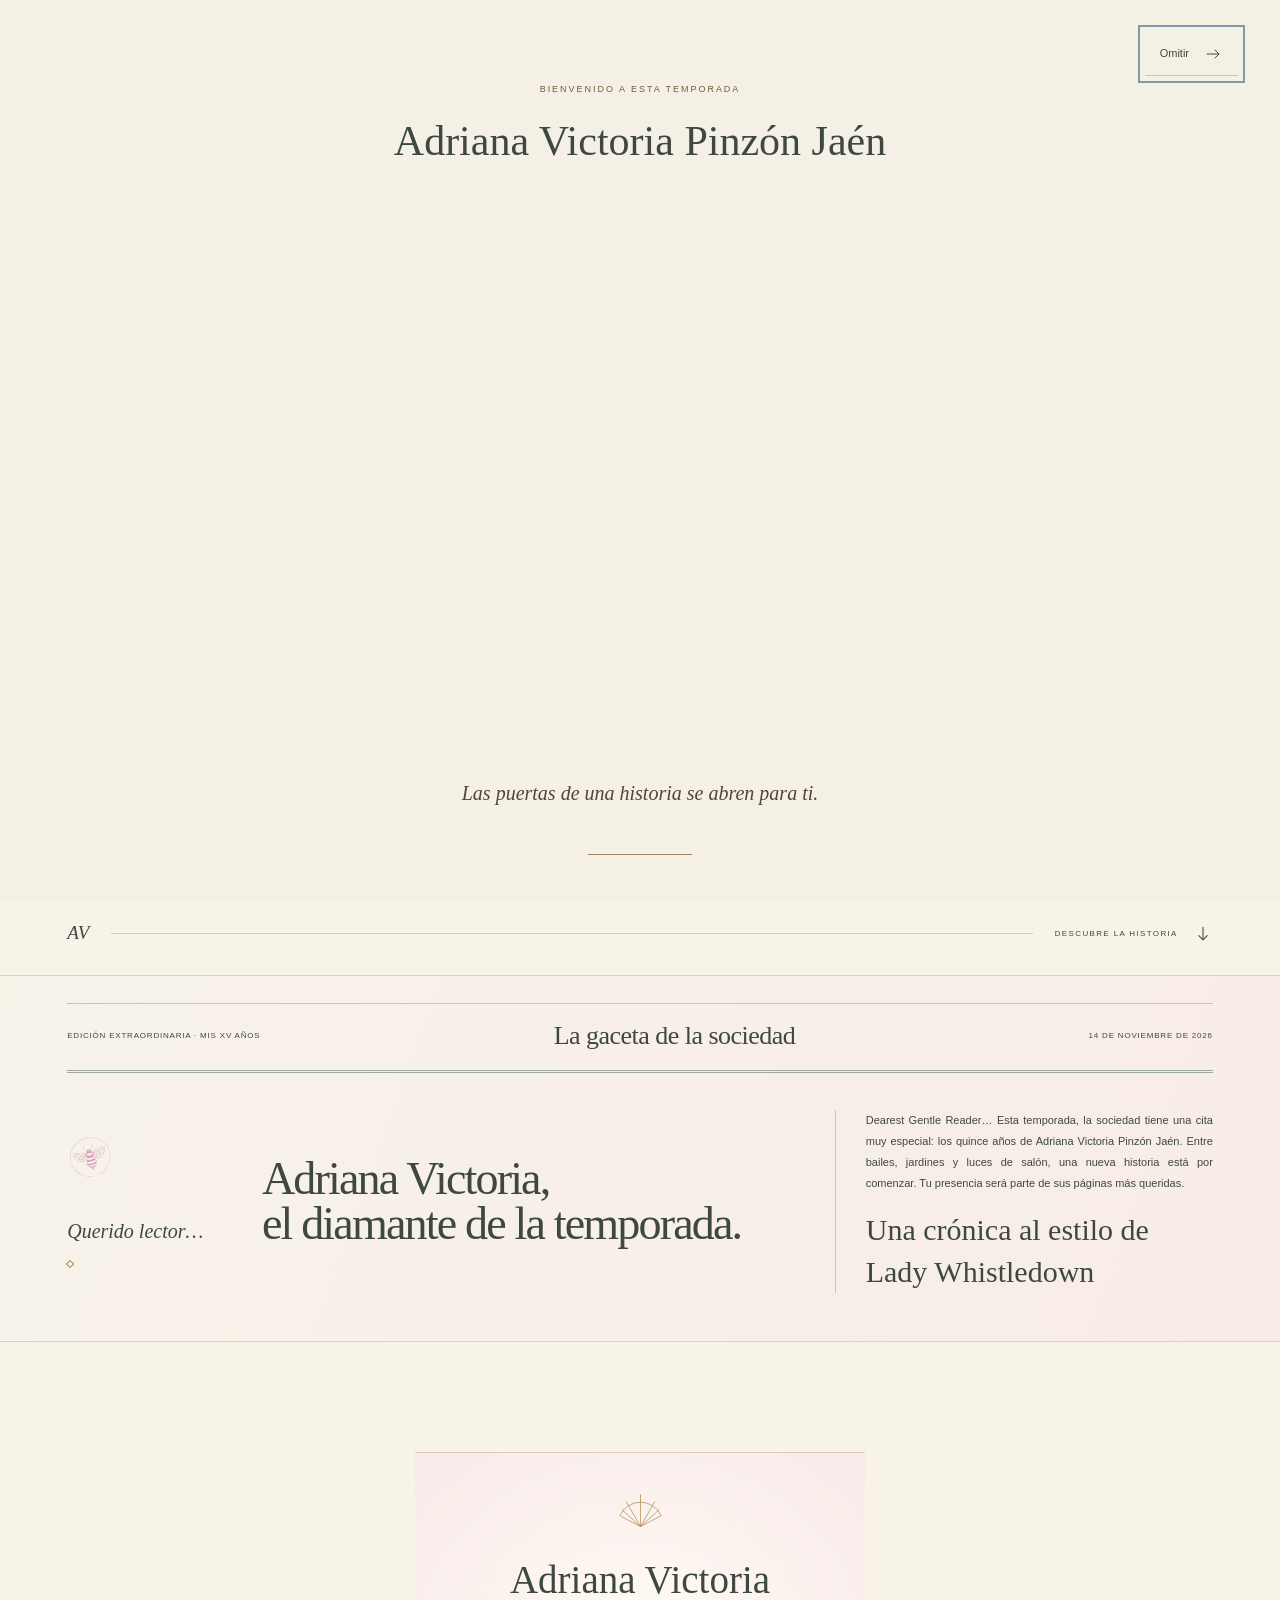
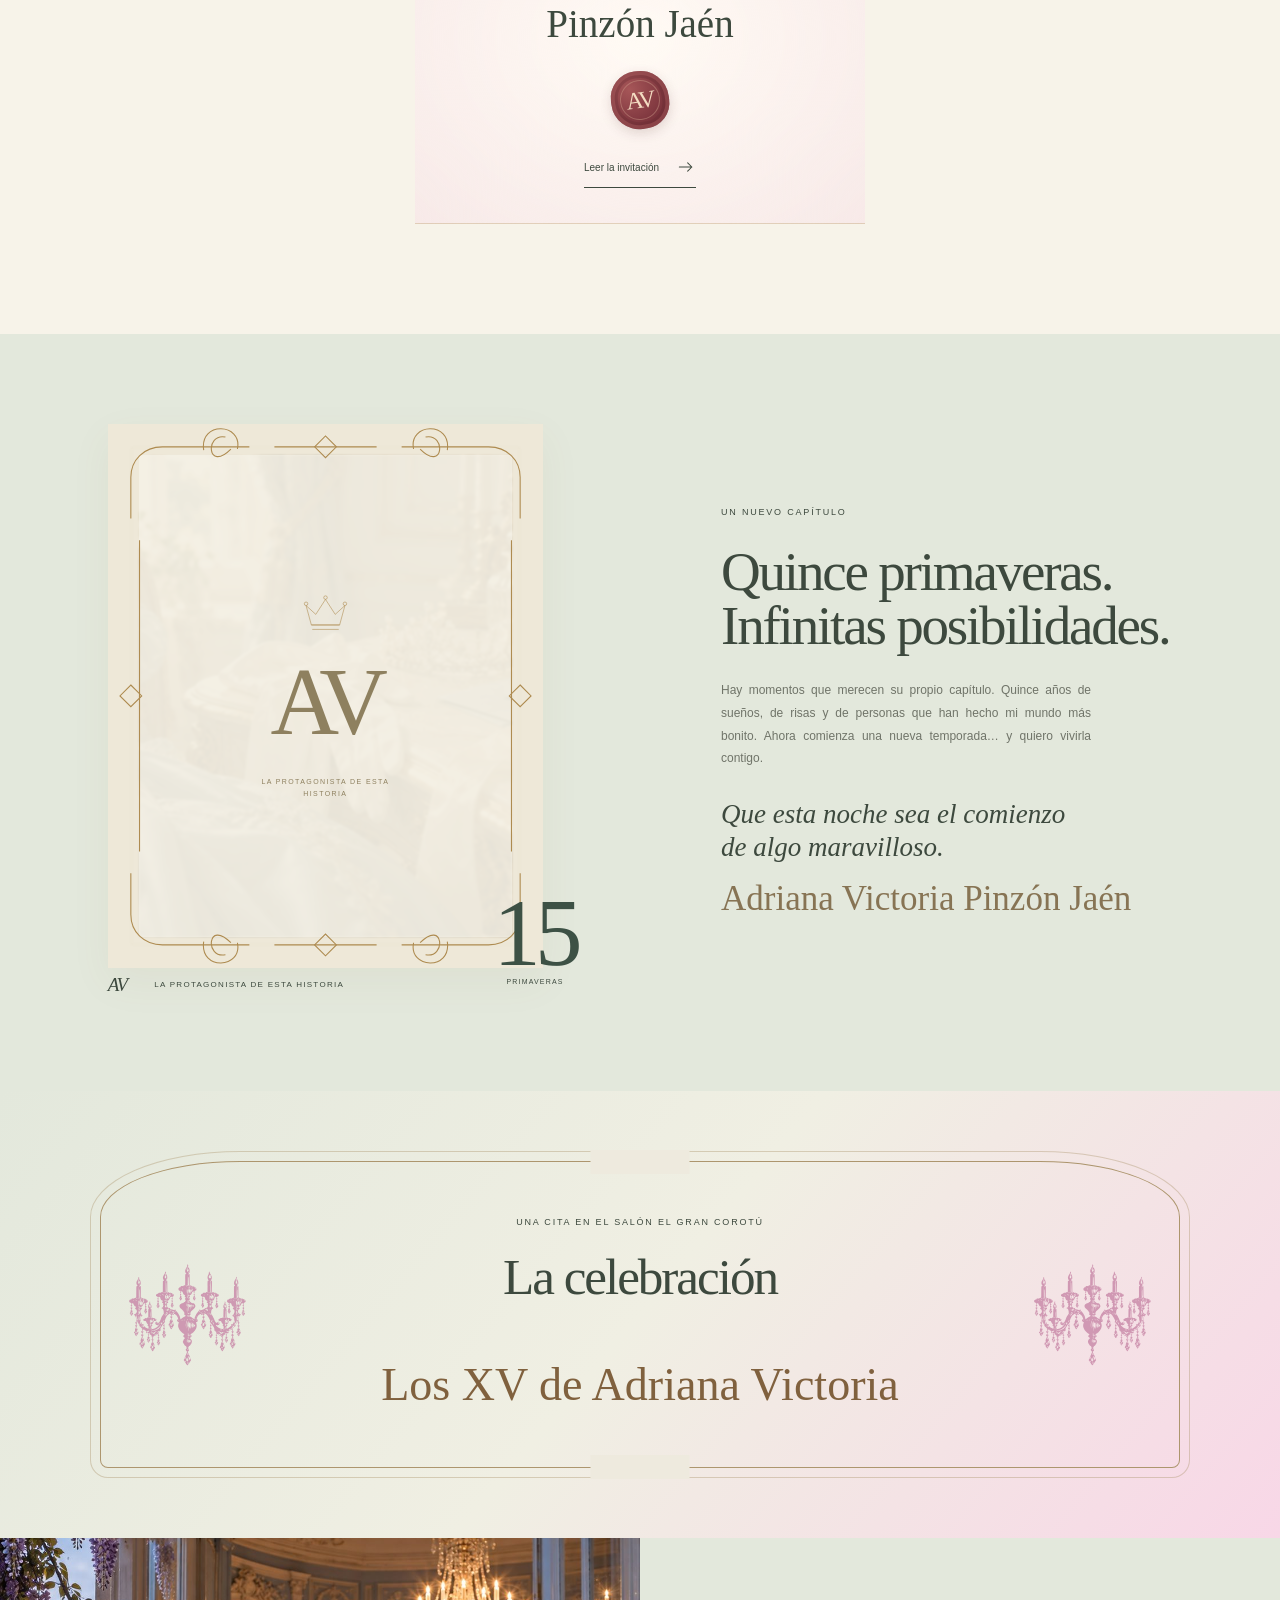
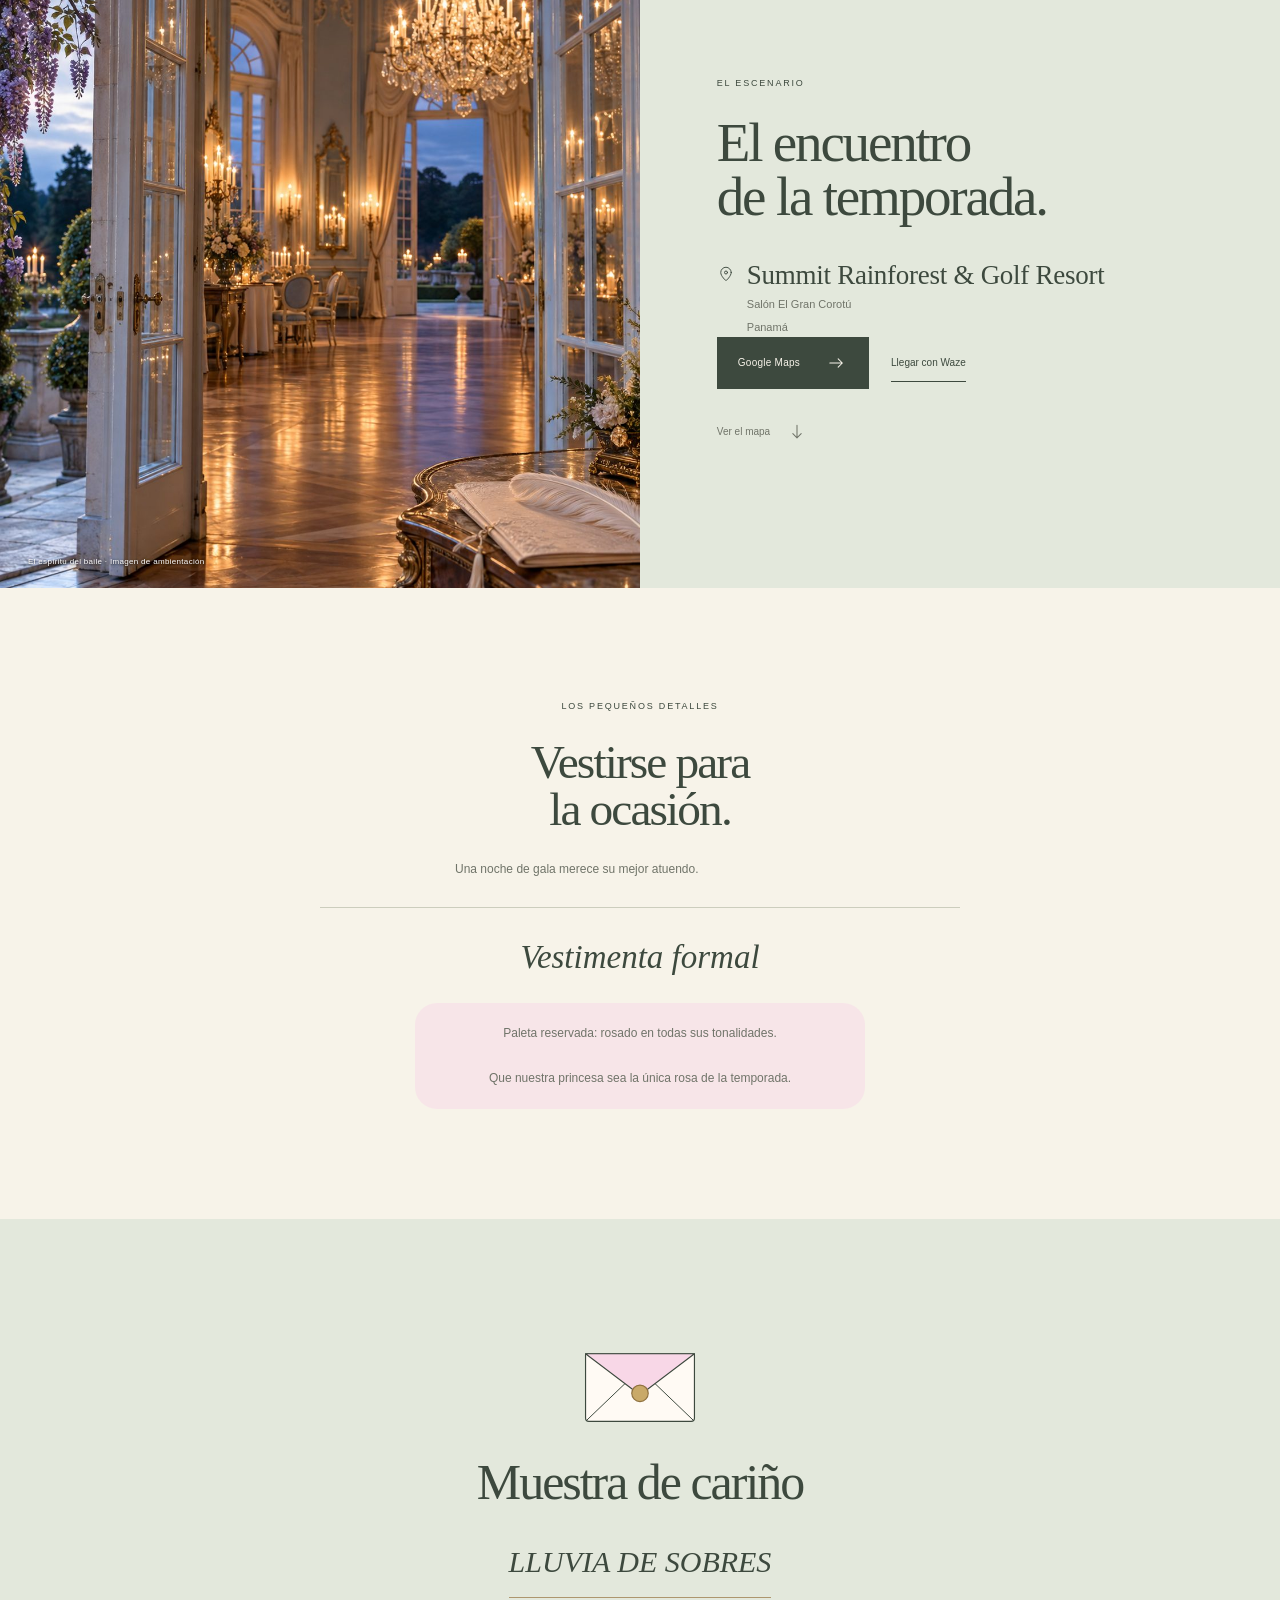
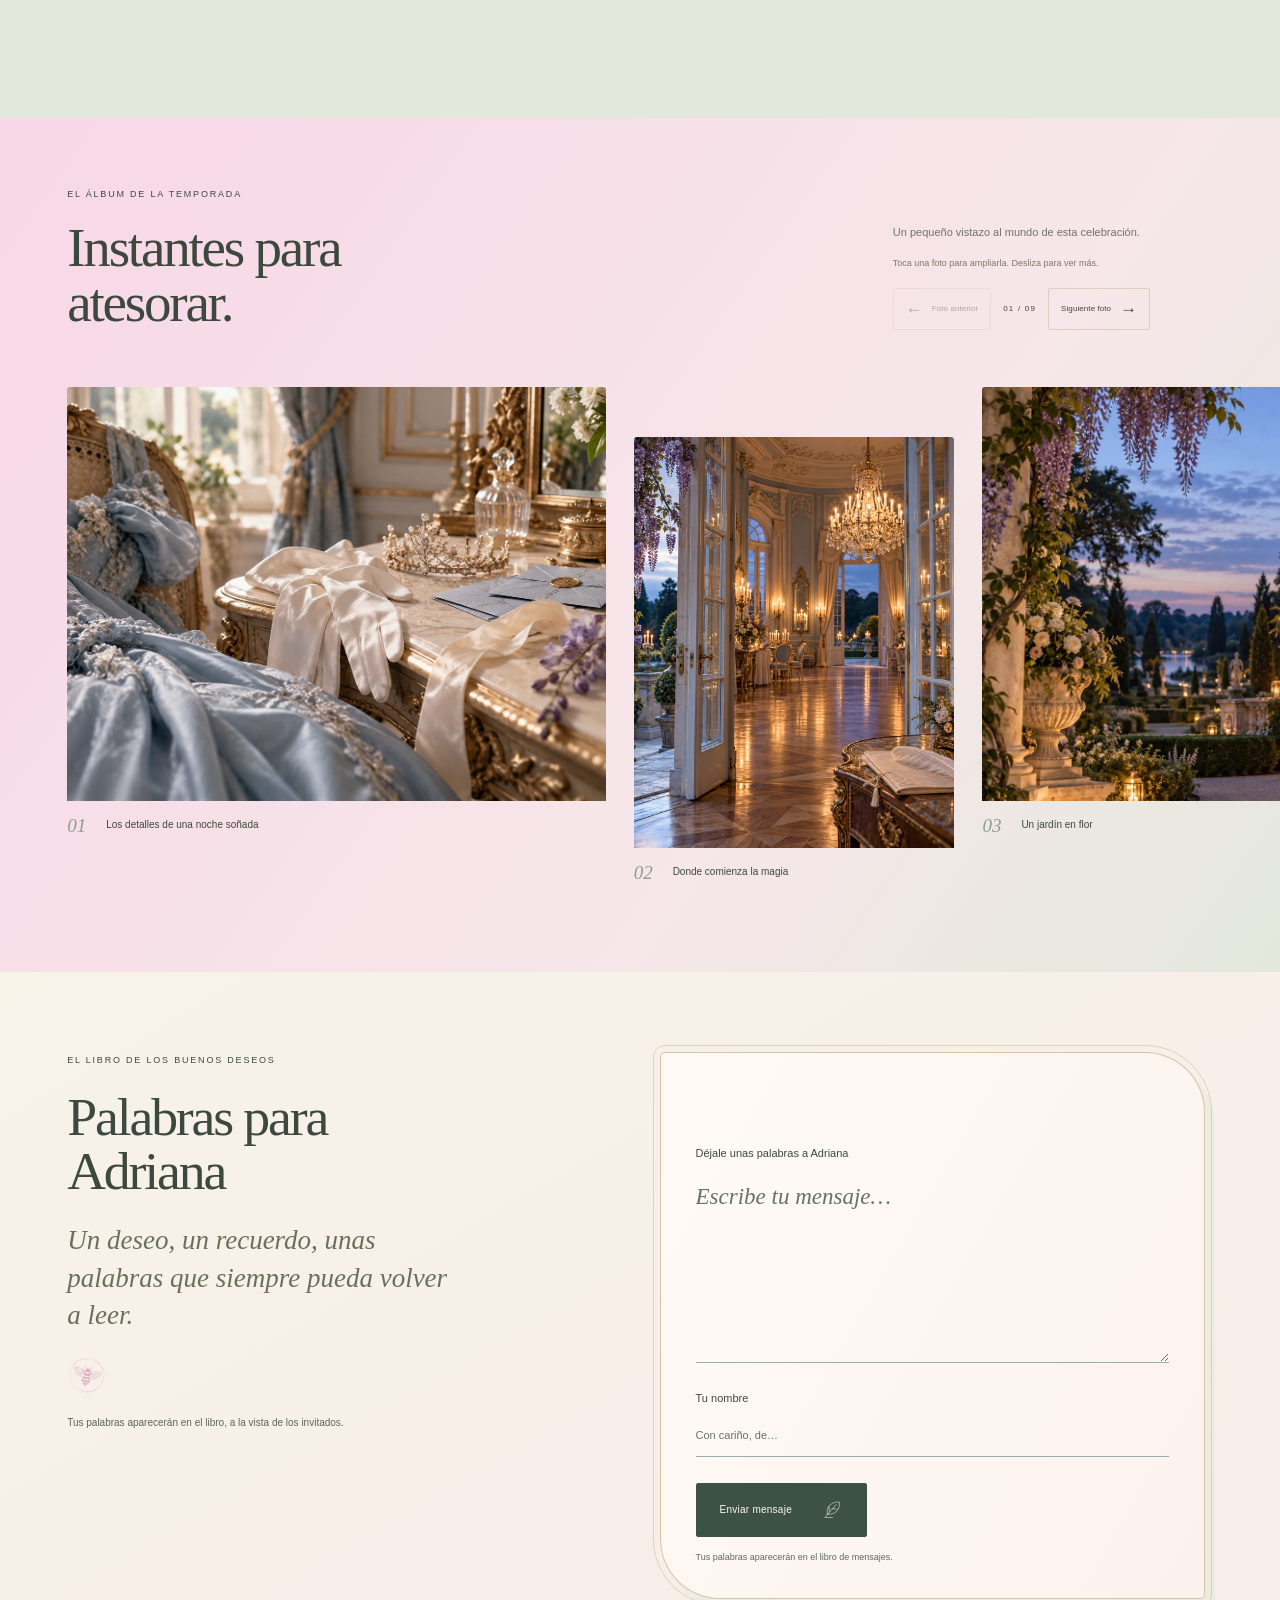
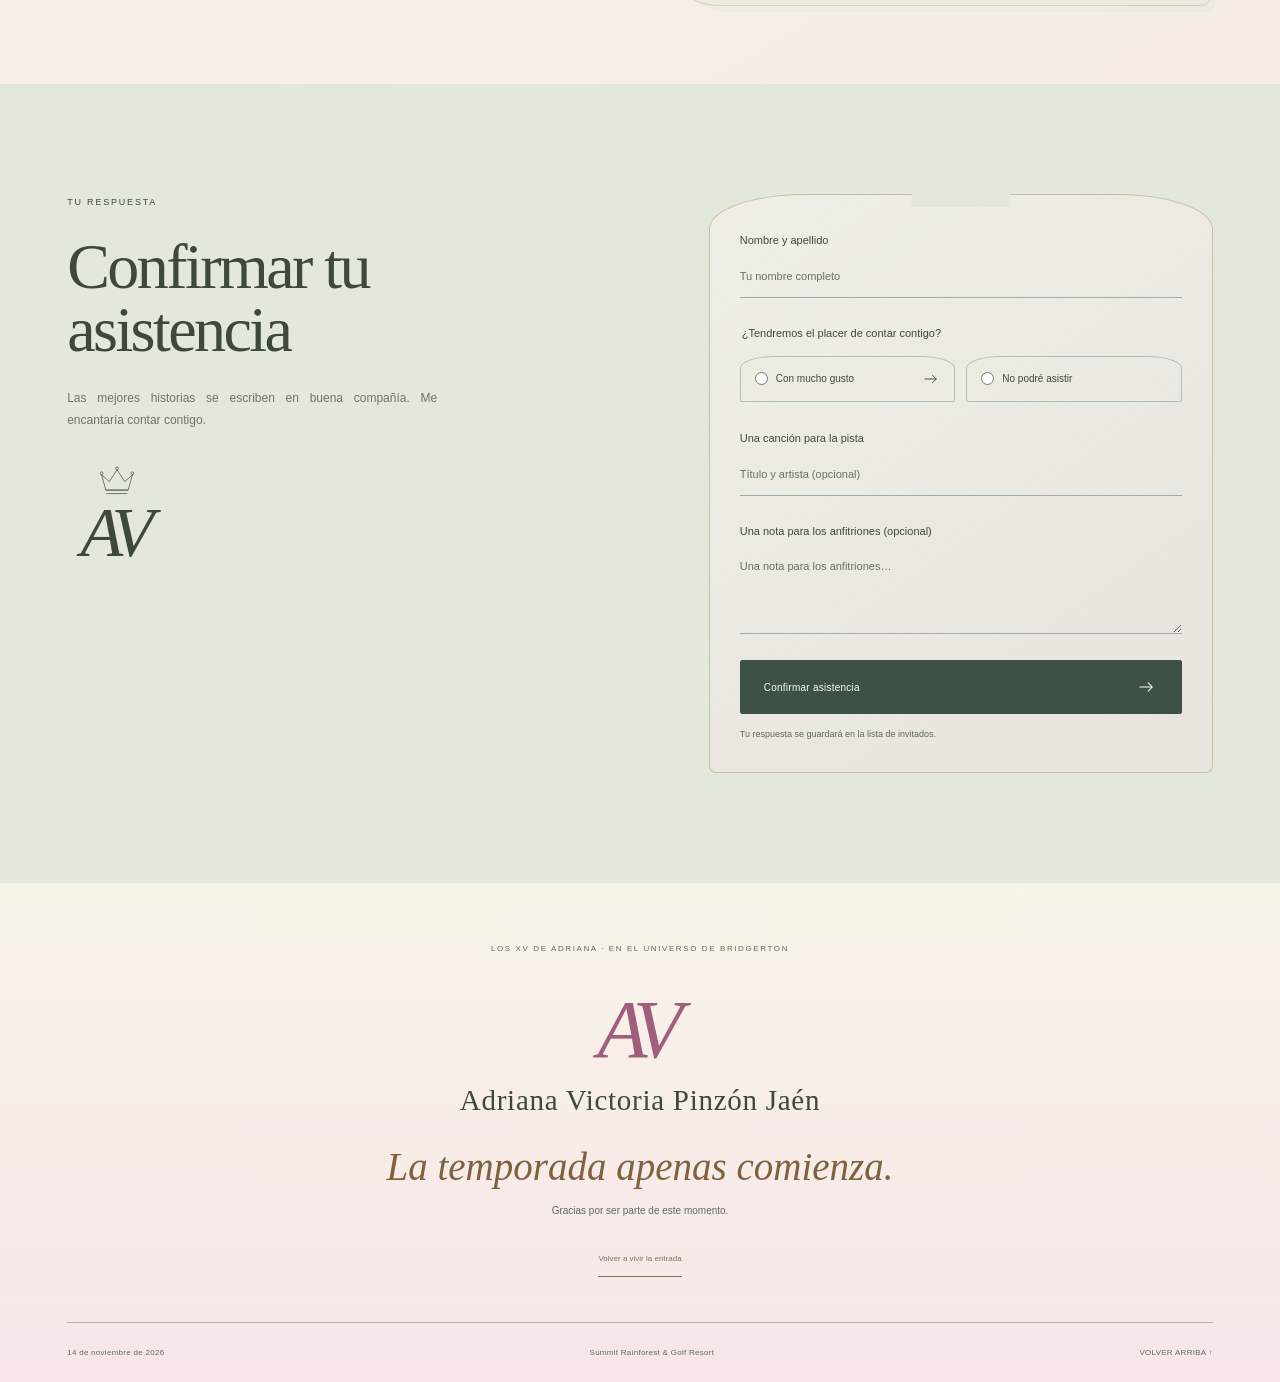
==== index.html @ 8a5f447b "ahora si" ====
<!doctype html>
<html lang="es">
<head>
  <meta charset="utf-8">
  <meta name="viewport" content="width=device-width, initial-scale=1, viewport-fit=cover">
  <meta name="theme-color" content="#f6f3eb">
  <meta name="description" content="La Gran Noche de Adriana Victoria Pinzón Jaén. Una celebración de quince años en el universo de Bridgerton.">
  <meta property="og:title" content="La Gran Noche · Adriana Victoria Pinzón Jaén">
  <meta property="og:description" content="Una nueva temporada. Una noche irrepetible. Estás cordialmente invitado.">
  <meta property="og:type" content="website">
  <!-- Imagen que aparece al compartir el enlace (WhatsApp, etc.): necesita la dirección completa -->
  <meta property="og:url" content="https://adrianavictoria.vercel.app/">
  <meta property="og:image" content="https://adrianavictoria.vercel.app/assets/portada-compartir.jpg">
  <meta property="og:image:width" content="1200">
  <meta property="og:image:height" content="630">
  <meta name="twitter:card" content="summary_large_image">
  <title>La Gran Noche · Adriana Victoria Pinzón Jaén</title>
  <link rel="icon" href="assets/favicon.svg" type="image/svg+xml">
  <link rel="preload" href="assets/fonts/cormorant.woff2" as="font" type="font/woff2" crossorigin>
  <link rel="preload" href="assets/palacio.jpg" as="image">
  <!-- Estilos, en este orden: base, entrada y animaciones, tema de Adriana -->
  <link rel="stylesheet" href="estilos.css">
  <link rel="stylesheet" href="experiencia.css">
  <link rel="stylesheet" href="adriana.css">
</head>
<body>
  <a class="skip-link" href="#invitacion">Ir a la invitación</a>
  <div class="reading-progress" aria-hidden="true"><i id="readingProgress"></i></div>

  <!-- Iconos y flores del jardín: se dibujan una vez aquí y se reutilizan con <use> -->
  <svg class="symbol-library" aria-hidden="true" xmlns="http://www.w3.org/2000/svg">
    <symbol id="i-arrow" viewBox="0 0 24 24"><path d="M4 12h15m-5-5 5 5-5 5"/></symbol>
    <symbol id="i-down" viewBox="0 0 24 24"><path d="M12 4v15m-5-5 5 5 5-5"/></symbol>
    <symbol id="i-diamond" viewBox="0 0 30 24"><path d="m3 8 6-6h12l6 6-12 14L3 8Zm0 0h24M9 2l6 20L21 2M9 2l-2 6m14-6 2 6"/></symbol>
    <symbol id="i-petals" viewBox="0 0 60 48"><path d="M28 32C5 37 5 8 27 7c9 9 9 18 1 25Zm4 3C30 17 53 12 54 29c-3 11-13 13-22 6Z"/><path d="M16 16c-1 6 4 13 11 16m18-8c-6 0-10 5-13 11"/></symbol>
    <symbol id="i-crown" viewBox="0 0 60 48"><path d="m8 15 11 10L30 8l11 17 11-10-6 22H14L8 15Zm6 22h32m-31 5h30"/><circle cx="8" cy="13" r="2"/><circle cx="30" cy="6" r="2"/><circle cx="52" cy="13" r="2"/></symbol>
    <symbol id="i-quill" viewBox="0 0 48 48"><path d="M8 42 36 10M14 34C10 8 34 4 43 5c1 10-2 31-29 29ZM19 27l-1-12m7 6 12 1M10 42h16"/></symbol>
    <symbol id="i-fan" viewBox="0 0 60 48"><path d="M7 31a25 25 0 0 1 46 0L30 43 7 31Zm23 12V7m0 36L14 15m16 28 16-28m-16 28L9 24m21 19 21-19"/></symbol>
    <symbol id="garden-rose" viewBox="0 0 60 60"><path d="M30 7c9-9 21 2 17 11 13 0 15 18 5 24 2 12-15 17-22 10-8 9-25 2-22-10-12-5-8-23 5-24C9 8 22 0 30 7Z"/><path d="M30 17c14-5 23 11 15 22-8 12-27 6-27-6 0-13 14-17 20-7 6 10-11 16-13 5 0-4 5-6 8-3M14 19c-3 7 0 13 4 16m29-16c0 7-2 12-7 17m-10 15c0-5-5-7-11-7"/></symbol>
    <symbol id="garden-peony" viewBox="0 0 60 60"><path d="M30 10C17-1 9 9 14 21-1 13-4 29 10 35-2 47 13 58 22 47c0 17 17 17 17 0 13 13 27-2 15-12 16-6 10-21-4-16 4-13-9-19-20-9Z"/><path d="M20 18c-9 16 2 24 10 27 12-6 19-20 10-28-9 0-16 4-15 14 0 8 12 8 13 0-1-6-7-6-10-1M11 35l11 5m25-6-9 9"/></symbol>
    <symbol id="garden-sprig" viewBox="0 0 180 680"><path class="garden-stem" d="M10 674C85 523-32 415 75 280c49-61 19-165 65-269M38 549l69-42M34 474l-9-71M47 391l73-38M85 287l-12-61M106 185l43-31M108 98l-32-49"/><g class="garden-leaves"><path d="M34 472C-10 455-6 405 22 403c13 17 18 45 12 69ZM47 393c24-51 61-66 75-42-6 29-43 39-75 42ZM86 288c-37-22-39-66-11-65 13 21 11 39 11 65ZM108 185c0-45 24-58 43-29-6 21-21 28-43 29ZM39 550c4-39 41-63 69-45-14 27-33 37-69 45ZM105 99C66 87 56 59 76 46c20 11 28 29 29 53Z"/></g><use class="garden-blossom rose" href="#garden-rose" x="81" y="480" width="58" height="58"/><use class="garden-blossom peony" href="#garden-peony" x="90" y="320" width="62" height="62"/><use class="garden-blossom rose small" href="#garden-rose" x="112" y="-2" width="45" height="45"/></symbol>
    <symbol id="i-pin" viewBox="0 0 24 24"><path d="M19 10c0 5-7 11-7 11S5 15 5 10a7 7 0 1 1 14 0Z"/><circle cx="12" cy="10" r="2"/></symbol>
    <symbol id="i-music" viewBox="0 0 24 24"><path d="M9 18V6l11-3v12M9 8l11-3"/><ellipse cx="6" cy="18" rx="3" ry="2.5"/><ellipse cx="17" cy="15" rx="3" ry="2.5"/></symbol>
    <symbol id="i-pause" viewBox="0 0 24 24"><path d="M8 5v14M16 5v14"/></symbol>
    <symbol id="i-close" viewBox="0 0 24 24"><path d="m5 5 14 14M19 5 5 19"/></symbol>
    <symbol id="i-whatsapp" viewBox="0 0 24 24"><path d="M21 11.5a9 9 0 0 1-13.5 7.8L3 21l1.5-4.7A9 9 0 1 1 21 11.5Z"/><path d="M8 7c-2 4 5 10 8 8l-2-3-2 1-2-2 1-2-3-2Z"/></symbol>
  </svg>

  <!-- ===== Encabezado: monograma, emblema y menú ===== -->
  <nav class="navigation" aria-label="Navegación principal">
    <a class="brand" href="#inicio" aria-label="Inicio"><span class="brand-mark" data-monogram>AV</span><span class="brand-copy"><small data-text="marca"></small><b data-value="nombreCelebracion">Adriana Victoria Pinzón Jaén</b></span></a>
    <a class="nav-bridgerton" href="#inicio" aria-label="Volver al inicio"><img src="assets/decoracion/logo-bridgerton.svg" alt="Bridgerton" width="420" height="264"></a>
    <div class="nav-links" id="navLinks"><a href="#invitacion" data-text="navInvitacion"></a><a href="#celebracion" data-text="navCelebracion"></a><a href="#detalles" data-text="navDetalles"></a><a href="#confirmar" data-text="navRsvp"></a></div>
    <button class="menu-toggle" id="menuToggle" aria-label="Abrir menú" aria-expanded="false" aria-controls="navLinks"><i></i><i></i></button>
  </nav>

  <main>
    <!-- ===== Jardín decorativo de los bordes (acompaña toda la página) ===== -->
    <div class="garden-world" id="gardenWorld" aria-hidden="true">
      <div class="garden-column garden-column-left"></div>
      <div class="garden-column garden-column-right"></div>
      <svg class="garden-branch branch-left" viewBox="0 0 180 680"><use href="#garden-sprig"/></svg>
      <svg class="garden-branch branch-right" viewBox="0 0 180 680"><use href="#garden-sprig"/></svg>
      <div class="garden-petals"><i></i><i></i></div>
      <svg class="garden-butterfly" viewBox="0 0 60 48"><path d="M30 29C5-4-1 43 27 35m3-6C55-4 61 43 33 35m-6 0c-19-10-17 18 2 4m4-4c19-10 17 18-2 4M30 27v14m-1-15-3-6m5 6 3-6"/></svg>
    </div>

    <!-- ===== Entrada animada: la casa, el sobre y la carta de Lady Whistledown ===== -->
    <dialog class="arrival" id="arrivalDialog" aria-label="La entrada a la casa" aria-describedby="arrivalStatus">
      <button type="button" class="arrival-skip" id="skipArrival"><span data-text="entradaOmitir">Omitir</span><svg class="icon" aria-hidden="true"><use href="#i-arrow"/></svg></button>
      <div class="arrival-house" aria-hidden="true"><picture><img src="assets/palacio.jpg" alt="" width="1672" height="941" decoding="async" fetchpriority="high"></picture></div>
      <div class="arrival-heading"><p class="eyebrow" data-text="entradaEtiqueta"></p><p data-value="nombreCompleto">Adriana Victoria Pinzón Jaén</p></div>
      <div class="arrival-stage">
        <div class="arrival-envelope" aria-hidden="true">
          <div class="arrival-paper"><svg class="arrival-paper-crown" viewBox="0 0 60 48"><use href="#i-crown"/></svg><p class="arrival-script" data-text="entradaCarta">Dearest Gentle Reader...</p><div class="arrival-ink"><svg viewBox="0 0 48 48"><use href="#i-quill"/></svg></div><span class="arrival-paper-rule"></span><p class="arrival-signature" data-text="entradaFirma">Lady Whistledown</p></div>
          <div class="arrival-envelope-back"></div>
          <div class="arrival-envelope-flap"></div>
          <div class="arrival-envelope-front"></div>
          <div class="arrival-wax"><span data-monogram>AV</span></div>
        </div>
      </div>
      <p class="arrival-caption" id="arrivalStatus" role="status" data-text="entradaPalacio"></p>
      <div class="arrival-progress" aria-hidden="true"><i></i></div>
    </dialog>

    <!-- ===== Portada: título, nombre, fecha, lugar y carrusel de fotos ===== -->
    <section class="hero" id="inicio" aria-labelledby="heroTitle">
      <div class="hero-topline"><span data-text="temporada"></span><span class="theme-tag" data-text="tema"></span></div>
      <div class="hero-composition">
        <div class="hero-copy">
          <p class="eyebrow hero-eyebrow"><img class="bee-detail hero-bee" src="assets/decoracion/abeja.svg" alt="" width="240" height="218"><span data-text="heroEtiqueta"></span></p>
          <h1 id="heroTitle" class="ink-write" tabindex="-1"><span data-text="heroLinea1">La Gran</span><em data-text="heroLinea2">Noche</em></h1>
          <div class="hero-ink-trace" aria-hidden="true"><svg viewBox="0 0 360 24"><path d="M2 13C50 11 66 8 110 14S187 16 220 11s78 0 136-4"/></svg><svg class="writing-quill" viewBox="0 0 48 48"><use href="#i-quill"/></svg></div>
          <p class="hero-subtitle" data-text="heroSubtitulo"></p>
          <p class="hero-name" data-value="nombreCelebracion">Adriana Victoria Pinzón Jaén</p>
          <p class="hero-family">Pinzón Jaén</p>
          <p class="hero-intro" data-text="heroFrase"></p>
          <div class="hero-meta"><div><span class="meta-label" data-text="cuando"></span><p data-value="fechaTexto"></p><small data-value="horaTexto"></small></div><div><span class="meta-label" data-text="donde"></span><p data-value="lugar.nombre"></p><small data-value="lugar.salon"></small></div></div>
          <a class="button button-ink" href="#invitacion"><span data-text="heroBoton"></span><svg class="icon"><use href="#i-arrow"/></svg></a>
          <p class="personal-greeting" id="personalGreeting" hidden></p>
        </div>
        <!-- Carrusel: app.js añade aquí las demás fotos y los puntos -->
        <figure class="hero-figure" id="heroCarousel" role="region" aria-roledescription="carrusel" aria-label="Fotografías de portada">
          <div class="hero-carousel" id="heroSlides" aria-live="off"><div class="hero-slide is-active"><img id="heroImage" src="assets/salon-regency.jpg" alt="Salón Regency iluminado por velas" fetchpriority="high" width="1122" height="1402"></div></div>
          <span class="photo-index" id="heroPhotoIndex" aria-hidden="true">I.</span>
          <div class="hero-carousel-controls" id="heroCarouselControls" hidden><div class="hero-carousel-dots" id="heroDots" role="group" aria-label="Elegir fotografía de portada"></div><button class="hero-carousel-pause" id="heroCarouselPause" type="button" aria-label="Pausar carrusel" aria-controls="heroSlides"><svg class="icon" aria-hidden="true"><use href="#i-pause"/></svg></button></div>
          <div class="debut-seal"><svg><use href="#i-diamond"/></svg><span data-text="heroSello"></span><i data-value="edad">15</i></div>
          <figcaption><span data-text="heroFotoPie"></span><b>XV</b></figcaption>
        </figure>
        <div class="hero-side" aria-hidden="true" data-text="heroPie"></div>
      </div>
      <div class="hero-bottom"><span data-value="iniciales">AV</span><span class="hero-bottom-line"></span><a href="#gaceta" aria-label="Descubrir la historia"><span data-text="descubrir"></span><svg class="icon"><use href="#i-down"/></svg></a></div>
    </section>

    <!-- ===== Gaceta: la crónica al estilo de Lady Whistledown ===== -->
    <section class="gazette paper" id="gaceta" aria-labelledby="gazetteTitle">
      <div class="gazette-masthead"><span data-text="gacetaEdicion"></span><b data-text="gacetaMarca"></b><span data-value="fechaTexto"></span></div>
      <div class="gazette-body reveal">
        <div class="gazette-side"><img class="bee-detail gazette-bee" src="assets/decoracion/abeja.svg" alt="" loading="lazy" width="240" height="218"><p data-text="gacetaSaludo"></p><span class="tiny-diamond"></span></div>
        <h2 id="gazetteTitle" data-text="gacetaTitulo"></h2>
        <div class="gazette-column"><p data-value="gaceta"></p><span class="handwritten" data-text="gacetaFirma"></span></div>
      </div>
    </section>

    <!-- ===== Invitación: el sello que abre la carta ===== -->
    <section class="invitation section-pad" id="invitacion" aria-label="La invitación">
      <div class="invitation-keepsake reveal" id="envelope"><svg class="keepsake-fan" aria-hidden="true"><use href="#i-fan"/></svg><p class="keepsake-name" data-value="nombreCompleto"></p><button class="keepsake-seal" id="openLetter" aria-label="Leer la invitación" aria-haspopup="dialog"><span data-monogram>AV</span></button><button class="text-link" id="openLetterText"><span data-text="cartaAbrir"></span><svg class="icon" aria-hidden="true"><use href="#i-arrow"/></svg></button></div>
    </section>

    <!-- ===== Historia: retrato de Adriana y su mensaje ===== -->
    <section class="story section-pad" id="historia" aria-labelledby="storyTitle">
      <figure class="story-photo portrait-figure reveal">
        <div class="portrait-frame" id="portraitFrame">
          <img id="storyImage" src="assets/detalles-del-baile.jpg" alt="Detalles de ambientación de la celebración" loading="lazy" width="1536" height="1024">
          <!-- Se muestra mientras no haya foto de Adriana en configuracion.js -->
          <div class="portrait-placeholder" id="portraitPlaceholder"><svg aria-hidden="true"><use href="#i-crown"/></svg><span data-monogram>AV</span><small data-text="retratoEtiqueta"></small></div>
          <svg class="portrait-ornament" viewBox="0 0 400 500" preserveAspectRatio="none" aria-hidden="true"><path d="M21 87V49c0-16 12-28 29-28h80m-42 3c-4-27 36-25 31-1m-6 0c-22 22-24-15-5-11M270 21h80c17 0 29 12 29 28v38m-67-63c4-27-36-25-31-1m6 0c22 22 24-15 5-11M21 413v38c0 16 12 28 29 28h80m-42-3c-4 27 36 25 31 1m-6 0c-22-22-24 15-5 11M270 479h80c17 0 29-12 29-28v-38m-67 63c4 27-36 25-31 1m6 0c22-22 24 15 5 11M29 107v286m342-286v286M153 21h94m-94 458h94"/><path d="m190 21 10-10 10 10-10 10-10-10Zm0 458 10-10 10 10-10 10-10-10ZM21 240l10 10-10 10-10-10 10-10Zm358 0 10 10-10 10-10-10 10-10Z"/></svg>
        </div>
        <figcaption><span data-value="iniciales"></span><span data-text="retratoEtiqueta"></span></figcaption>
        <div class="story-age" aria-hidden="true"><span data-value="edad">15</span><small data-text="primaveras"></small></div>
      </figure>
      <div class="story-copy reveal">
        <p class="eyebrow" data-text="historiaEtiqueta"></p>
        <h2 id="storyTitle" data-text="historiaTitulo"></h2>
        <p class="section-description" data-value="historia"></p>
        <blockquote data-text="historiaCita"></blockquote>
        <p class="story-signature" data-value="nombreCompleto"></p>
      </div>
    </section>

    <!-- ===== La celebración: marco con la fecha ===== -->
    <section class="celebration section-pad" id="celebracion" aria-labelledby="celebrationTitle">
      <div class="celebration-frame reveal">
        <img class="celebration-candle candle-left" src="assets/decoracion/candelabro.svg" alt="" loading="lazy" width="520" height="433">
        <img class="celebration-candle candle-right" src="assets/decoracion/candelabro.svg" alt="" loading="lazy" width="520" height="433">
        <p class="eyebrow">Una cita en el salón El Gran Corotú</p>
        <h2 id="celebrationTitle">La celebración</h2>
        <span class="ornamental-divider" aria-hidden="true">❦</span>
        <p class="celebration-honoree">Los XV de Adriana Victoria</p>
      </div>
    </section>

    <!-- ===== Lugar: dirección, Google Maps, Waze y mapa ===== -->
    <section class="venue" id="lugar" aria-labelledby="venueTitle">
      <figure class="venue-photo"><img id="venueImage" src="assets/salon-regency.jpg" alt="Escenario de inspiración Bridgerton" loading="lazy" width="1122" height="1402"><figcaption data-value="lugar.notaImagen"></figcaption></figure>
      <div class="venue-copy reveal">
        <p class="eyebrow" data-text="lugarEtiqueta"></p>
        <h2 id="venueTitle" data-text="lugarTitulo"></h2>
        <div class="venue-address"><svg class="icon"><use href="#i-pin"/></svg><div><h3 data-value="lugar.nombre"></h3><p data-value="lugar.salon"></p><p data-value="lugar.direccion"></p></div></div>
        <div class="venue-links"><a class="button button-ink" id="mapsLink" target="_blank" rel="noopener noreferrer"><span data-text="maps"></span><svg class="icon"><use href="#i-arrow"/></svg></a><a class="text-link" id="wazeLink" target="_blank" rel="noopener noreferrer" data-text="waze"></a></div>
        <button class="map-toggle text-link" id="mapToggle" aria-expanded="false" aria-controls="mapContainer"><span data-text="mapa"></span><svg class="icon"><use href="#i-down"/></svg></button>
        <div id="mapContainer" hidden></div>
      </div>
    </section>

    <!-- ===== Vestimenta: código de vestir y paleta reservada ===== -->
    <section class="details section-pad" id="detalles" aria-labelledby="detailsTitle">
      <div class="dress-copy reveal">
        <p class="eyebrow" data-text="detallesEtiqueta"></p>
        <h2 id="detailsTitle" data-text="vestimentaTitulo"></h2>
        <p class="section-description" data-text="vestimentaIntro"></p>
        <p class="dress-code" data-value="vestimenta.titulo"></p>
        <p class="dress-note" id="dressNote" hidden></p>
      </div>
    </section>

    <!-- ===== Regalos: lluvia de sobres ===== -->
    <section class="gifts section-pad" id="regalos" aria-labelledby="giftsTitle">
      <div class="gift-copy reveal">
        <svg class="gift-art" viewBox="0 0 160 124" aria-hidden="true"><path class="envelope-body" d="M14 30h132v78a4 4 0 0 1-4 4H18a4 4 0 0 1-4-4Z"/><path class="envelope-fold" d="M15 111 62 66m83 45L98 66"/><path class="envelope-flap" d="M14 30 80 80l66-50Z"/><circle class="envelope-seal" cx="80" cy="78" r="10"/></svg>
        <h2 id="giftsTitle" data-text="regalosTitulo"></h2>
        <p class="gift-envelopes" id="giftEnvelopes" data-text="regalosSobres"></p>
        <div id="bankDetails" hidden></div>
        <div id="giftStores"></div>
      </div>
    </section>

    <!-- ===== Álbum de fotos: app.js crea las fotos dentro de galleryTrack ===== -->
    <section class="gallery-section" id="galeria" aria-labelledby="galleryTitle">
      <div class="gallery-header section-pad">
        <div class="reveal"><p class="eyebrow" data-text="galeriaEtiqueta"></p><h2 id="galleryTitle" data-text="galeriaTitulo"></h2></div>
        <div class="gallery-intro">
          <p data-text="galeriaSubtitulo"></p>
          <p class="gallery-help" data-text="galeriaAyuda"></p>
          <div class="gallery-controls" id="galleryControls"><button id="galleryPrev" aria-label="Foto anterior" title="Ver la fotografía anterior"><i aria-hidden="true">←</i><span data-text="galeriaAnterior">Foto anterior</span></button><span id="galleryCounter">01 / 02</span><button id="galleryNext" aria-label="Siguiente foto" title="Ver la siguiente fotografía"><span data-text="galeriaSiguiente">Siguiente foto</span><i aria-hidden="true">→</i></button></div>
        </div>
      </div>
      <div class="gallery-track" id="galleryTrack"></div>
    </section>

    <!-- ===== Libro de mensajes: formulario para escribirle a Adriana ===== -->
    <section class="message-book section-pad" id="palabras" aria-labelledby="messagesTitle">
      <div class="message-book-heading reveal">
        <p class="eyebrow" data-text="muroEtiqueta"></p>
        <h2 id="messagesTitle" data-text="muroTitulo"></h2>
        <p class="message-invitation" data-text="muroVacio"></p>
        <img class="bee-detail message-bee" src="assets/decoracion/abeja.svg" alt="" loading="lazy" width="240" height="218">
        <p class="message-privacy">Tus palabras aparecerán en el libro, a la vista de los invitados.</p>
      </div>
      <div class="private-letter reveal">
        <div class="letter-ornament" aria-hidden="true">❦</div>
        <form id="privateMessageForm" novalidate>
          <div class="field"><label for="messageText">Déjale unas palabras a Adriana</label><textarea id="messageText" name="mensaje" rows="5" maxlength="2000" placeholder="Escribe tu mensaje…" required aria-describedby="messageTextError"></textarea><p class="field-error" id="messageTextError" hidden>Escribe un mensaje de al menos 2 caracteres.</p></div>
          <div class="field"><label for="messageName">Tu nombre</label><input id="messageName" name="nombre" autocomplete="name" maxlength="120" placeholder="Con cariño, de…" required aria-describedby="messageNameError"><p class="field-error" id="messageNameError" hidden>Escribe tu nombre (al menos 2 caracteres).</p></div>
          <button class="button button-ink" type="submit" id="sendMessage"><span>Enviar mensaje</span><svg class="icon" aria-hidden="true"><use href="#i-quill"/></svg></button>
          <p class="form-note" id="messageAvailability"></p>
          <p class="field-error" id="messageSendError" role="alert" hidden></p>
        </form>
        <!-- Aparece cuando el mensaje se guardó -->
        <div class="message-success" id="messageSuccess" role="status" hidden><div class="message-wax" aria-hidden="true">AV</div><h3>Tus palabras ya están en el libro de Adriana.</h3><p>Gracias por escribir una página de su historia.</p></div>
      </div>
    </section>

    <!-- ===== Libro de mensajes: cartas ya escritas (se muestra cuando hay al menos una) ===== -->
    <section class="message-wall section-pad" id="libro" aria-labelledby="wallTitle" hidden>
      <div class="wall-heading"><h2 id="wallTitle" data-text="muroLibro"></h2><p id="wallCount"></p></div>
      <ul class="wall-grid" id="messageWall"></ul>
      <!-- Aparece cuando hay más cartas de las que se están mostrando -->
      <button class="wall-more text-link" type="button" id="wallMore" hidden><span data-text="muroMas"></span><svg class="icon" aria-hidden="true"><use href="#i-down"/></svg></button>
    </section>

    <!-- ===== Confirmación de asistencia: formulario y respuesta guardada ===== -->
    <section class="rsvp section-pad" id="confirmar" aria-labelledby="rsvpTitle">
      <!-- Presentación: título, fecha límite y lugares reservados -->
      <div class="rsvp-intro">
        <p class="eyebrow" data-text="rsvpEtiqueta"></p>
        <h2 id="rsvpTitle" data-value="rsvp.titulo"></h2>
        <p class="section-description" data-value="rsvp.subtitulo"></p>
        <div class="rsvp-monogram"><svg aria-hidden="true"><use href="#i-crown"/></svg><span data-monogram>AV</span></div>
        <p class="rsvp-deadline" id="deadline"></p>
        <div class="reserved-seats" id="reservedSeats" hidden><b id="seatNumber"></b><span data-text="puestos"></span></div>
      </div>

      <div class="rsvp-form-wrap">
        <!-- Formulario de confirmación -->
        <form id="rsvpForm" novalidate>
          <div class="field"><label for="guestName" data-value="rsvp.etiquetaNombre"></label><input id="guestName" name="nombre" autocomplete="name" maxlength="120" required aria-describedby="nameError"><p class="field-error" id="nameError" hidden></p></div>
          <!-- confirmar.js añade aquí un campo por cada acompañante -->
          <div id="companions"></div>
          <fieldset class="attendance">
            <legend data-value="rsvp.etiquetaAsistencia"></legend>
            <div class="attendance-options"><label><input type="radio" name="asiste" value="si" required><span data-value="rsvp.opcionSi"></span><svg class="icon" aria-hidden="true"><use href="#i-arrow"/></svg></label><label><input type="radio" name="asiste" value="no"><span data-value="rsvp.opcionNo"></span></label></div>
            <p class="field-error" id="attendanceError" hidden></p>
          </fieldset>
          <div class="field"><label for="guestSong" data-value="rsvp.etiquetaCancion"></label><input id="guestSong" name="cancion" maxlength="200"></div>
          <div class="field"><label for="guestMessage" data-value="rsvp.etiquetaMensaje"></label><textarea id="guestMessage" name="mensaje" rows="3" maxlength="2000"></textarea></div>
          <button class="button button-ink submit-button" type="submit" id="submitRsvp"><span data-value="rsvp.boton"></span><svg class="icon"><use href="#i-arrow"/></svg></button>
          <p class="form-note" id="formNote">Tu respuesta se preparará para enviar por WhatsApp.</p>
          <p class="field-error" id="submitError" role="alert" hidden></p>
        </form>

        <!-- Respuesta guardada: sello de aceptado y envío por WhatsApp -->
        <div class="response-card" id="responseCard" hidden>
          <p class="eyebrow" id="responseEyebrow"></p>
          <h3 id="responseTitle"></h3>
          <p id="responseGuest"></p>
          <!-- Sello de aceptado, solo para quien confirma que asiste -->
          <div class="acceptance-seal" id="acceptedSeal" hidden><span data-text="selloAceptado">Accepted</span><small data-value="iniciales">AV</small></div>
          <p id="responseStatus"></p>
          <a class="button button-ink" id="whatsappLink" target="_blank" rel="noopener noreferrer"><svg class="icon"><use href="#i-whatsapp"/></svg><span data-text="whatsappBoton"></span></a>
          <p class="form-note" id="whatsappNote" data-text="whatsappNota"></p>
          <button class="text-link" type="button" id="editResponse" data-text="corregir"></button>
        </div>
      </div>
    </section>
  </main>

  <!-- ===== Pie de página: despedida ===== -->
  <footer class="footer" id="final">
    <div class="footer-petals" aria-hidden="true"><i></i><i></i><i></i></div>
    <p class="eyebrow" data-text="footerTema"></p>
    <div class="footer-monogram" data-monogram>AV</div>
    <p class="footer-name" data-value="nombreCompleto"></p>
    <p class="footer-farewell" data-text="despedida"></p>
    <p class="footer-thanks" data-text="gracias"></p>
    <button class="replay-entry text-link" type="button" id="replayArrival" data-text="entradaRepetir"></button>
    <div class="footer-bottom"><span data-value="fechaTexto"></span><span data-value="lugar.nombre"></span><a href="#inicio" aria-label="Volver al inicio" data-text="volverArriba"></a></div>
  </footer>

  <!-- ===== Música de fondo y avisos ===== -->
  <button class="music-toggle" id="musicToggle" aria-label="Escuchar la velada" aria-pressed="false"><svg class="icon"><use href="#i-music"/></svg><span data-text="musica"></span><i></i></button>
  <audio id="eventAudio" src="Audio.mp3" loop preload="auto"></audio>
  <div class="toast" id="toast" role="status" aria-live="polite"></div>

  <!-- ===== Ventana de la carta de invitación ===== -->
  <dialog class="letter-dialog" id="letterDialog" aria-labelledby="letterTitle">
    <button class="dialog-close" id="closeLetter" aria-label="Cerrar la carta"><svg class="icon"><use href="#i-close"/></svg></button>
    <div class="letter-paper">
      <svg class="letter-petals petal-emblem" aria-hidden="true"><use href="#i-petals"/></svg>
      <p class="eyebrow" data-text="cartaSello"></p>
      <p class="letter-lead" data-text="cartaEntrada"></p>
      <h2 id="letterTitle" data-value="nombreCompleto"></h2>
      <div class="letter-text" id="letterText"></div>
    </div>
  </dialog>

  <!-- ===== Ventana de la foto ampliada del álbum ===== -->
  <dialog class="lightbox" id="lightbox" aria-label="Fotografía ampliada">
    <button class="dialog-close" id="closeLightbox" aria-label="Cerrar fotografía"><svg class="icon"><use href="#i-close"/></svg></button>
    <button class="lightbox-prev" id="lightboxPrev" aria-label="Foto anterior">←</button>
    <figure><img id="lightboxImage" alt=""><figcaption id="lightboxCaption"></figcaption></figure>
    <button class="lightbox-next" id="lightboxNext" aria-label="Foto siguiente">→</button>
  </dialog>

  <!-- ===== Scripts, en este orden: configuración, datos, servicios, la invitación y su formulario ===== -->
  <script src="configuracion.js"></script>
  <script src="datos.js"></script>
  <script src="servicios.js"></script>
  <script src="app.js"></script>
  <script src="confirmar.js"></script>
  <script src="experiencia.js"></script>
  <script src="musica.js"></script>
</body>
</html>
---- estilos.css ----
/* ESTILOS BASE
   Estructura y medidas de toda la invitación, sección por sección, en el mismo orden
   en que aparecen en index.html. Se carga primero; experiencia.css y adriana.css
   ajustan encima de lo que hay aquí. */

/* Tipografías */
@font-face{font-family:Cormorant;src:url('assets/fonts/cormorant.woff2') format('woff2');font-weight:300 700;font-style:normal;font-display:swap}
@font-face{font-family:Cormorant;src:url('assets/fonts/cormorant-italic.woff2') format('woff2');font-weight:300 700;font-style:italic;font-display:swap}
@font-face{font-family:Montserrat;src:url('assets/fonts/montserrat.woff2') format('woff2');font-weight:300 800;font-style:normal;font-display:swap}

/* Base de la página */
:root{--paper:#f6f3eb;--ink:#243e48;--muted:#647071;--blue:#d9e4e5;--night:#223d48;--rose:#ede2dd;--sage:#e4e7df;--line:#c9ccc2;--gold:#b09564;--serif:Cormorant,Georgia,serif;--sans:Montserrat,Arial,sans-serif;--gutter:clamp(24px,5.25vw,92px)}
*,*::before,*::after{box-sizing:border-box}
html{scroll-behavior:smooth;scroll-padding-top:96px}
body{margin:0;background:var(--paper);color:var(--ink);font-family:var(--sans);font-size:13px;line-height:1.7;overflow-x:clip}
body::before{content:'';position:fixed;inset:0;pointer-events:none;z-index:60;opacity:.045;background-image:url("data:image/svg+xml,%3Csvg viewBox='0 0 180 180' xmlns='http://www.w3.org/2000/svg'%3E%3Cfilter id='n'%3E%3CfeTurbulence type='fractalNoise' baseFrequency='.85' numOctaves='3' stitchTiles='stitch'/%3E%3C/filter%3E%3Cpath fill='%23000' opacity='.7' filter='url(%23n)' d='M0 0h180v180H0z'/%3E%3C/svg%3E")}
::selection{background:#cadcde;color:var(--ink)}
a{color:inherit;text-decoration:none}
button,input,textarea,select{font:inherit;color:inherit}
button,a,input,textarea{-webkit-tap-highlight-color:transparent}
button{cursor:pointer}
button{border:0;background:none}
button:disabled{cursor:default;opacity:.4}
input,textarea{min-width:0}
img{display:block;width:100%;height:auto}
figure,p,h1,h2,h3,h4,blockquote{margin:0}
h1,h2,h3{font-family:var(--serif);font-weight:400;line-height:.99;letter-spacing:-.04em;text-wrap:balance;overflow-wrap:break-word}
h2{font-size:clamp(42px,4.6vw,72px);white-space:pre-line}
h3{font-size:38px;white-space:pre-line}
[data-text],[data-value]{white-space:pre-line}

/* Piezas compartidas y base */
.button span,.eyebrow [data-text],.brand-copy [data-text],.hero-topline [data-text]{white-space:normal}
[hidden]{display:none!important}
:focus-visible{outline:2px solid #809aaa;outline-offset:5px}

/* Piezas compartidas */
.icon{width:20px;height:20px;flex-shrink:0;stroke:currentColor;fill:none;stroke-width:1.25;stroke-linecap:round;stroke-linejoin:round}
.symbol-library{position:absolute;width:0;height:0;overflow:hidden}
.skip-link{position:fixed;left:16px;top:12px;padding:10px 18px;background:var(--night);color:white;z-index:100;transform:translateY(-150%)}
.skip-link:focus{transform:none}
.reading-progress{position:fixed;top:0;left:0;right:0;z-index:80;height:2px}
.reading-progress i{display:block;height:100%;width:0;background:var(--gold)}

/* Encabezado y menú */
.navigation{height:88px;padding:0 var(--gutter);display:flex;align-items:center;gap:30px;border-bottom:1px solid var(--line);position:relative;z-index:30;background:var(--paper)}
.brand{display:flex;align-items:center;gap:14px;margin-right:auto;flex-shrink:0}
.brand-mark{font-family:var(--serif);font-size:29px;letter-spacing:-.15em;border:1px solid #96a7a7;border-radius:50%;width:46px;height:46px;display:grid;place-content:center;padding-right:5px}
.brand-copy{display:flex;flex-direction:column;line-height:1.4}
.brand-copy small{font-size:9px;letter-spacing:.15em;text-transform:uppercase}
.brand-copy b{font-family:var(--serif);font-size:23px;font-weight:500;letter-spacing:-.02em}
.nav-links{display:flex;gap:32px;font-size:11px}
.nav-links a{position:relative;padding:10px 0}
.nav-links a::after{content:'';position:absolute;bottom:4px;left:0;width:100%;height:1px;background:var(--ink);transform:scaleX(0);transform-origin:left;transition:transform .3s}
.nav-links a:hover::after{transform:scaleX(1)}
.menu-toggle{display:none;width:40px;height:40px;align-items:center;justify-content:center;gap:6px;flex-direction:column}
.menu-toggle i{width:22px;height:1px;background:var(--ink);transition:transform .25s}

/* Portada */
.hero{padding:26px var(--gutter) 0;max-width:1800px;margin:0 auto}
.hero-topline{display:flex;justify-content:space-between;align-items:center;gap:16px;font-size:9px;text-transform:uppercase;letter-spacing:.15em}
.theme-tag{font-size:9px;display:flex;align-items:center;gap:10px}
.theme-tag::before{content:'';height:5px;width:5px;transform:rotate(45deg);background:var(--gold)}
.hero-composition{position:relative;display:grid;grid-template-columns:1.22fr 1fr;gap:6.7%;align-items:center;padding:36px 20px 36px 0}
.hero-copy{position:relative;z-index:2;padding:24px 0 30px}

/* Piezas compartidas y portada */
.eyebrow{font-size:9px;font-weight:500;letter-spacing:.2em;text-transform:uppercase;line-height:1.9}
.hero-eyebrow{display:flex;align-items:center;gap:12px;margin-bottom:26px}
.tiny-diamond{display:inline-block;height:6px;width:6px;transform:rotate(45deg);border:1px solid var(--gold);flex-shrink:0}

/* Portada */
.hero h1{font-size:clamp(68px,7.15vw,113px);letter-spacing:-.052em;line-height:.91;position:relative;margin:0 -100px 24px 0;max-width:calc(100% + 100px)}
.hero h1 span,.hero h1 em{display:block}
.hero h1 em{font-weight:400;letter-spacing:-.052em}
.hero-name{font-family:var(--serif);font-size:clamp(26px,2.9vw,40px);letter-spacing:.015em;margin-bottom:7px}
.hero-intro{font-size:11px;color:var(--muted);margin-bottom:28px}
.hero-meta{display:flex;gap:34px;margin-bottom:27px;padding-top:20px;border-top:1px solid var(--line);max-width:440px}
.meta-label{font-size:8px;letter-spacing:.2em;display:block;margin-bottom:7px}
.hero-meta p{font-size:11px;line-height:1.6}
.hero-meta small{font-size:10px;color:var(--muted)}

/* Piezas compartidas */
.button{display:inline-flex;align-items:center;justify-content:space-between;gap:28px;padding:16px 23px;min-height:52px;font-size:10px;letter-spacing:.025em;transition:background .3s,transform .3s;border:1px solid transparent}
.button .icon{width:23px}
.button-ink{background:var(--ink);color:var(--paper)}
.button-ink:hover{background:#365562;transform:translateY(-2px)}

/* Portada */
.hero-figure{position:relative;max-width:535px;margin-left:auto;width:100%;padding-bottom:29px}
.hero-figure::before{content:'';position:absolute;inset:11px -12px 38px 12px;border:1px solid #b9c4bd;z-index:-1}
.hero-carousel{position:relative;width:100%;aspect-ratio:4/4.6;max-height:560px;overflow:hidden;background:#d5dfdb;animation:photoEnter 1.1s ease both}
.hero-slide{position:absolute;inset:0;opacity:0;transition:opacity .9s ease;pointer-events:none}
.hero-slide.is-active{opacity:1;z-index:1}
.hero-slide>img{width:100%;height:100%;object-fit:cover;display:block}
.hero-carousel .hero-slide.image-missing{position:absolute;min-height:0}
.hero-carousel-controls{position:absolute;right:14px;bottom:45px;z-index:3;display:flex;align-items:center;padding:3px 5px;border:1px solid #ffffff45;border-radius:30px;background:#18343bb5;backdrop-filter:blur(8px);color:#fff9e9}
.hero-carousel-dots{display:flex;align-items:center;gap:1px}
.hero-dot{display:grid;place-items:center;width:28px;height:32px;padding:0;border:0;background:transparent;color:inherit}
.hero-dot::after{content:'';width:5px;height:5px;border-radius:50%;background:currentColor;opacity:.45;transition:opacity .3s,transform .3s}
.hero-dot[aria-pressed=true]::after{opacity:1;transform:scale(1.5)}
.hero-dot:hover::after{opacity:1}
.hero-carousel-pause{width:32px;height:32px;display:grid;place-items:center;border:0;border-left:1px solid #ffffff45;background:transparent;color:inherit;padding:7px;margin-left:4px}
.hero-carousel-pause .icon{width:16px;height:16px;stroke-width:1.6}
.hero-carousel-controls button:focus-visible{outline:2px solid #fff9e9;outline-offset:-2px;border-radius:15px}

/* Pantallas muy anchas */
@media(min-width:1600px){
  .hero-carousel{max-height:620px}
}

/* Portátiles pequeños (hasta 1150 px) */
@media(max-width:1150px){
  .hero-carousel{aspect-ratio:.8}
}

/* Tablet (hasta 850 px) */
@media(max-width:850px){
  .hero-carousel{aspect-ratio:.67}
}

/* Teléfono (hasta 640 px, o pantalla táctil de poca altura) */
@media(max-width:640px), (max-height:500px) and (pointer:coarse){
  .hero-carousel{aspect-ratio:1.12;max-height:340px}
  .hero-carousel-controls{right:10px;bottom:42px}
}

/* Portada */
.photo-index{position:absolute;top:12px;left:18px;font-family:var(--serif);font-size:26px;color:#fff9e9;line-height:1;text-shadow:0 1px 5px #102f3860;pointer-events:none}
.hero-figure figcaption{display:flex;justify-content:space-between;align-items:center;position:absolute;bottom:0;width:100%;font-size:9px;color:var(--muted)}
.hero-figure figcaption b{font-family:var(--serif);font-size:18px;font-weight:400;color:var(--ink)}
.debut-seal{position:absolute;left:-51px;bottom:54px;width:110px;height:110px;background:#dce5e2;border-radius:50%;display:flex;flex-direction:column;justify-content:center;align-items:center;gap:4px;color:var(--ink);transform:rotate(-12deg);box-shadow:0 3px 25px #102f381a}
.debut-seal::before{content:'';position:absolute;inset:7px;border:1px dashed #8a9c97;border-radius:50%}
.debut-seal svg{fill:none;stroke:currentColor;stroke-width:1;width:25px;height:22px}
.debut-seal span{text-align:center;font-size:8px;line-height:1.4;letter-spacing:.15em}
.debut-seal i{font-family:var(--serif);font-size:25px;line-height:1;font-style:italic}
.hero-side{writing-mode:vertical-rl;position:absolute;right:-23px;top:43%;font-size:8px;letter-spacing:.3em}
.hero-bottom{display:flex;align-items:center;gap:22px;padding:6px 0 25px}
.hero-bottom>span:first-child{font-family:var(--serif);font-style:italic;font-size:19px}
.hero-bottom-line{flex:1;height:1px;background:var(--line)}
.hero-bottom a{display:flex;gap:15px;align-items:center;font-size:8px;letter-spacing:.17em}
.personal-greeting{font-family:var(--serif);font-size:23px;margin-top:12px;font-style:italic}

/* Piezas compartidas e historia */
.section-pad{padding:110px var(--gutter)}
.story-copy>.eyebrow,.venue-copy>.eyebrow,.rsvp-intro>.eyebrow{margin-bottom:24px}

/* Piezas compartidas */
.section-description{font-size:12px;line-height:1.9;color:var(--muted);max-width:370px;margin-top:25px}
.text-link{font-size:10px;display:inline-flex;gap:17px;align-items:center;padding:10px 0;border-bottom:1px solid currentColor;line-height:1.7;transition:gap .25s}
.text-link:hover{gap:26px}

/* Gaceta */
.gazette{background:#eee9df;padding:27px var(--gutter) 48px;border-top:1px solid #d7d3c6;border-bottom:1px solid #d7d3c6}
.gazette-masthead{display:flex;align-items:center;justify-content:space-between;gap:25px;border-top:1px solid #c7c4b7;border-bottom:3px double #9da79f;padding:10px 0 12px;font-size:8px;text-transform:uppercase;letter-spacing:.1em}
.gazette-masthead b{font-family:var(--serif);font-size:26px;font-weight:500;text-transform:none;letter-spacing:-.02em}
.gazette-body{display:grid;grid-template-columns:14% 47% 1fr;gap:3%;align-items:center;padding-top:37px}
.gazette-side{display:flex;align-items:flex-start;flex-direction:column;gap:13px}
.gazette-side p{font-family:var(--serif);font-size:20px;font-style:italic}
.gazette-body h2{font-size:clamp(36px,3.6vw,55px)}
.gazette-column{border-left:1px solid #c4c8bd;padding-left:30px;font-size:11px;line-height:1.9}

/* Piezas compartidas e invitación */
.handwritten{display:block;margin-top:15px;font-family:var(--serif);font-size:19px;font-style:italic}
.invitation{display:grid;grid-template-columns:1fr 1fr;gap:9%;align-items:center;min-height:630px}

/* Historia y retrato */
.story{display:grid;grid-template-columns:1.05fr 1fr;gap:12%;align-items:center;background:var(--blue);padding-top:90px;padding-bottom:90px}
.story-photo{position:relative;width:100%;max-width:520px;padding-bottom:30px}
.story-photo figcaption{display:flex;align-items:center;gap:28px;position:absolute;bottom:0;font-size:8px;letter-spacing:.16em}
.story-photo figcaption span:first-child{font-family:var(--serif);font-style:italic;font-size:19px;letter-spacing:-.1em}
.story-age{position:absolute;right:-70px;bottom:12px;text-align:center;color:#f6f3eb}
.story-age>span{font-family:var(--serif);font-size:185px;line-height:.9;letter-spacing:-.06em}
.story-age small{display:block;font-size:8px;letter-spacing:.27em;color:var(--ink)}
.story-copy h2{font-size:clamp(42px,4.3vw,65px)}
.story-copy blockquote{font-family:var(--serif);font-size:27px;line-height:1.2;font-style:italic;margin:28px 0 13px;white-space:pre-line}
.story-signature{font-family:var(--serif);font-size:23px;font-style:italic;color:#6f8790}

/* Lugar y mapa */
.venue{display:grid;grid-template-columns:1fr 1fr;background:var(--sage)}
.venue-photo{position:relative;min-height:650px}
.venue-photo>img{position:absolute;inset:0;width:100%;height:100%;object-fit:cover;object-position:50% 45%}
.venue-photo figcaption{position:absolute;bottom:20px;left:28px;font-size:8px;color:white;letter-spacing:.04em;text-shadow:0 1px 3px #000}
.venue-copy{padding:82px clamp(28px,6vw,92px);align-self:center}
.venue-copy h2{font-size:clamp(40px,4.3vw,63px)}
.venue-address{display:flex;gap:12px;margin-top:34px;align-items:flex-start}
.venue-address>.icon{margin-top:5px;width:18px}
.venue-address h3{font-size:27px;line-height:1.2;letter-spacing:-.01em}
.venue-address p{font-size:11px;color:var(--muted);margin-top:4px}
.venue-links{display:flex;gap:22px;align-items:center;flex-wrap:wrap}
.venue-links .button{padding:13px 20px;gap:25px}
.map-toggle{margin-top:23px;color:var(--muted);border:0}
#mapContainer{margin-top:16px}
#mapContainer iframe{border:0;width:100%;height:260px}

/* Vestimenta */
.dress-copy h2{font-size:clamp(40px,3.7vw,56px)}
.dress-code{font-family:var(--serif);font-size:34px;font-style:italic;border-top:1px solid var(--line);margin-top:26px;padding-top:21px}
.dress-note{font-size:11px;color:var(--muted);margin-top:18px}

/* Regalos */
.gift-copy{padding-left:12px}
.gift-copy>p{font-size:11px;line-height:1.9;color:var(--muted);margin-top:18px}
.gift-copy .gift-envelopes{font-family:var(--serif);font-size:24px;font-style:italic;color:var(--ink);margin-top:23px;display:inline-block;border-bottom:1px solid #afb9b0;padding-bottom:7px}
#bankDetails{margin-top:18px;font-size:11px}
#bankDetails p{margin-top:3px}
#bankDetails .text-link{margin-top:8px}
#giftStores{display:flex;flex-direction:column;align-items:flex-start;gap:12px;margin-top:10px}

/* Álbum de fotos */
.gallery-section{background:#eee2dc;padding-bottom:70px}
.gallery-header{padding-top:68px;padding-bottom:45px;display:flex;justify-content:space-between;gap:40px;align-items:flex-end}
.gallery-header h2{font-size:clamp(44px,4.3vw,65px);margin-top:18px}
.gallery-intro{width:250px;font-size:11px;color:var(--muted)}
.gallery-controls{display:flex;align-items:center;gap:22px;margin-top:28px;color:var(--ink)}
.gallery-controls button{border:1px solid #a3b0a7;width:42px;height:42px;border-radius:50%;font-size:19px;transition:background .25s}
.gallery-controls button:hover{background:#e2e6dc}
.gallery-controls span{font-size:9px;letter-spacing:.15em}
.gallery-track{display:flex;gap:28px;overflow-x:auto;padding:12px var(--gutter) 20px;scroll-snap-type:x mandatory;scrollbar-width:thin;scrollbar-color:#9aa8a0 #e6dcd4;overscroll-behavior-x:contain}
.gallery-photo{flex:0 0 47%;scroll-snap-align:center;min-width:0}
.gallery-photo:nth-child(even){flex-basis:28%;padding-top:50px}
.gallery-photo>button{width:100%;display:block;overflow:hidden;padding:0}
.gallery-photo img{aspect-ratio:1.3;object-fit:cover;transition:transform .7s}
.gallery-photo:nth-child(even) img{aspect-ratio:.78}
.gallery-photo>button:hover img{transform:scale(1.025)}
.gallery-photo figcaption{display:flex;gap:20px;font-size:10px;margin-top:15px}
.gallery-photo figcaption>span:first-child{font-family:var(--serif);font-style:italic;font-size:19px;line-height:1;color:#8f9c95}

/* Confirmación de asistencia */
.rsvp{display:grid;grid-template-columns:1fr 1fr;gap:12%;background:#dce5e6;position:relative}
.rsvp-intro h2{font-size:clamp(50px,5.6vw,83px)}
.rsvp-monogram{position:relative;width:100px;margin:32px 0 25px;text-align:center}
.rsvp-monogram svg{display:block;width:42px;height:34px;fill:none;stroke:var(--ink);stroke-width:1;margin:0 auto}
.rsvp-monogram>span{font-family:var(--serif);font-size:70px;font-style:italic;line-height:1;letter-spacing:-.12em;display:block;padding-right:8px}
.rsvp-deadline{font-size:10px;letter-spacing:.02em;color:var(--muted)}
.reserved-seats{margin-top:20px;display:flex;align-items:center;gap:16px;border-top:1px solid #adbfc0;padding-top:14px;font-size:11px}
.reserved-seats>b{font-family:var(--serif);font-size:42px;line-height:1;font-weight:400}
.rsvp-form-wrap{max-width:510px;width:100%;align-self:center}
.field{margin-bottom:26px}
.field>label{display:block;font-size:10px;margin-bottom:7px}
.field input,.field textarea{display:block;width:100%;background:transparent;border:0;border-bottom:1px solid #9badb2;border-radius:0;padding:10px 0;font-size:12px;outline-offset:4px}
.field input::placeholder,.field textarea::placeholder{color:#78898c;font-size:10px}
.field textarea{resize:vertical;min-height:87px}
.attendance{margin:0 0 27px;border:0;padding:0;min-width:0}
.attendance legend{font-size:10px;margin-bottom:13px}
.attendance-options{display:flex;gap:11px}
.attendance-options label{flex:1;display:flex;align-items:center;border:1px solid #adbfc1;padding:13px 14px;gap:8px;cursor:pointer;font-size:10px;transition:background .25s}
.attendance-options label:has(input:checked){background:var(--ink);color:var(--paper);border-color:var(--ink)}
.attendance-options input{accent-color:var(--ink);margin:0;width:13px;height:13px;flex-shrink:0}
.attendance-options .icon{margin-left:auto;width:18px;height:18px}
.submit-button{width:100%}
.form-note{font-size:9px;line-height:1.9;color:#677d80;margin-top:12px}
.field-error{font-size:11px;line-height:1.6;color:#8b4545;margin-top:8px}
.field input[aria-invalid=true]{border-color:#a14c4c}
.response-card{border:1px solid #adbec1;text-align:center;padding:38px 30px;background:#e8edef}
.response-card h3{font-size:43px;margin-top:10px}
.response-card>p:not(.eyebrow){margin-top:16px;font-size:12px}
.response-card>.button{margin-top:25px}
.response-card>.text-link{display:flex;margin:18px auto 0}

/* Libro de mensajes */
.message-book{display:grid;grid-template-columns:1fr 1.4fr;gap:10%;padding-top:80px;padding-bottom:85px}
.message-book-heading h2{font-size:51px;margin:22px 0 24px}
.message-wall{align-self:center;display:grid;gap:22px}

/* Pie de página */
.footer{background:var(--night);color:#e6ede5;text-align:center;padding:58px var(--gutter) 0}
.footer>.eyebrow{font-size:8px;letter-spacing:.2em;color:#a9bdc0}
.footer-monogram{font-family:var(--serif);font-style:italic;font-size:82px;letter-spacing:-.13em;padding-right:10px;line-height:1.2;margin:24px auto 3px}
.footer-monogram img{width:90px;height:90px;object-fit:contain;margin:auto}
.footer-name{font-family:var(--serif);font-size:29px;letter-spacing:.025em}
.footer-farewell{font-family:var(--serif);font-size:24px;font-style:italic;margin-top:18px}
.footer-thanks{font-size:10px;color:#a9bdc0;margin-top:6px}
.footer-bottom{border-top:1px solid #4d656c;margin-top:45px;padding:23px 0;display:flex;justify-content:space-between;gap:25px;align-items:center;color:#a9bdc0;font-size:8px;letter-spacing:.035em;text-align:left}
.footer-bottom a{display:flex;align-items:center;gap:8px}
.footer-bottom a:hover{color:#fff}

/* Botón de música */
.music-toggle{position:fixed;bottom:21px;right:23px;display:flex;align-items:center;gap:10px;background:#f5f3eaf0;padding:11px 15px;border:1px solid #c6cbc0;font-size:9px;z-index:35;box-shadow:0 5px 15px #1d394412;backdrop-filter:blur(8px);max-width:240px}
.music-toggle .icon{height:18px;width:18px}
.music-toggle>i{width:5px;height:5px;border-radius:50%;background:#96a6a8}
.music-toggle[aria-pressed=true]>i{background:#576e66;animation:pulse 2s infinite}

/* Piezas compartidas */
.toast{position:fixed;left:50%;bottom:25px;transform:translate(-50%,20px);padding:14px 22px;background:var(--ink);color:var(--paper);font-size:11px;max-width:90vw;z-index:100;opacity:0;pointer-events:none;transition:opacity .25s,transform .25s}
.toast.show{opacity:1;transform:translate(-50%,0)}

/* Base de la página */
dialog{color:var(--ink);border:0;padding:0}
dialog::backdrop{background:#142831b5;backdrop-filter:blur(5px)}
body:has(dialog[open]){overflow:hidden}

/* Invitación y carta */
.letter-dialog{width:min(620px,calc(100vw - 32px));max-height:calc(100dvh - 40px);background:var(--paper);box-shadow:0 20px 100px #0004}
.dialog-close{position:absolute;right:15px;top:15px;width:35px;height:35px;display:grid;place-items:center;z-index:2}
.letter-paper{padding:44px 55px;text-align:center;border:1px solid #ccd0c4;margin:13px}
.letter-paper h2{font-size:42px;margin:20px 0 24px}
.letter-text{font-family:var(--serif);font-size:23px;line-height:1.5;white-space:pre-line;text-align:left}

/* Álbum de fotos */
.lightbox{width:100vw;height:100dvh;max-width:none;max-height:none;margin:0;background:#13232bed;color:white;overflow:hidden}
.lightbox[open]{display:flex;align-items:center;justify-content:center;gap:22px}
.lightbox figure{width:min(82vw,1100px);max-height:90dvh;text-align:center}
.lightbox img{width:auto;max-width:100%;max-height:80dvh;object-fit:contain;margin:auto}
.lightbox figcaption{font-family:var(--serif);font-style:italic;font-size:23px;margin-top:13px}
.lightbox-prev,.lightbox-next{font-size:27px;min-width:40px;padding:20px 5px}

/* Ajustes de varias secciones */
.reveal{transition:opacity .85s,transform .85s}
.js-motion .reveal:not(.visible){opacity:0;transform:translateY(22px)}
.hero-copy{animation:copyEnter .9s ease both}
.image-missing{background:#d5dfdb;position:relative;min-height:180px}
.image-missing::after{content:'Fotografía no disponible';display:grid;place-content:center;position:absolute;inset:0;font-family:var(--serif);font-style:italic;font-size:25px;pointer-events:none}
[data-monogram] img{width:100%;height:100%;object-fit:contain}
.brand-mark:has(img){padding:4px;letter-spacing:0}
.rsvp-monogram [data-monogram]:has(img){width:100%;height:80px;padding:0;margin-top:8px}

/* Animaciones */
@keyframes copyEnter{from{opacity:0;transform:translateY(18px)}to{opacity:1;transform:translateY(0)}}
@keyframes photoEnter{from{opacity:0;transform:scale(1.02)}to{opacity:1;transform:scale(1)}}
@keyframes pulse{50%{opacity:.35}}

/* Pantallas muy anchas */
@media(min-width:1600px){
  .hero-composition{gap:10%}
  .hero h1{font-size:120px}
  .hero-figure{max-width:600px}
  .hero-copy{padding-top:40px;padding-bottom:40px}
}

/* Portátiles pequeños (hasta 1150 px) */
@media(max-width:1150px){
  /* Encabezado y menú */
  .navigation{gap:20px}
  .nav-links{gap:22px}
  /* Portada */
  .hero-composition{gap:4.5%;padding-right:15px}
  .hero h1{font-size:7.5vw;max-width:calc(100% + 80px);margin-right:-80px}
  .hero-meta{gap:19px}
  .hero-side{right:-12px}
  /* Piezas compartidas, vestimenta, regalos y lugar */
  .section-pad{padding-top:85px;padding-bottom:85px}
  .gift-copy{padding-left:5px}
  .venue-copy{padding:65px 38px}
  .venue-photo{min-height:600px}
  /* Historia y retrato */
  .story{gap:10%}
  .story-age>span{font-size:150px}
  .story-age{right:-52px}
  /* Confirmación y álbum */
  .rsvp{gap:8%}
  .gallery-photo{flex-basis:55%}
  .gallery-photo:nth-child(even){flex-basis:32%}
}

/* Tablet (hasta 850 px) */
@media(max-width:850px){
  /* Encabezado y menú */
  .navigation{height:76px}
  .brand-copy b{font-size:21px}
  .brand-mark{width:40px;height:40px;font-size:26px}
  .nav-links{gap:17px;font-size:10px}
  /* Portada */
  .hero-topline{font-size:8px;letter-spacing:.1em}
  .theme-tag{font-size:8px;letter-spacing:.07em}
  .hero-composition{padding-top:30px;gap:4%;grid-template-columns:1.08fr 1fr}
  .hero h1{font-size:7.6vw;line-height:.95;margin-bottom:23px}
  .hero-eyebrow{font-size:7px;letter-spacing:.14em;margin-bottom:18px}
  .hero-name{font-size:29px}
  .hero-intro{font-size:10px;margin-bottom:20px}
  .hero-meta{flex-direction:column;gap:12px;padding-top:15px;margin-bottom:20px}
  .hero-meta>div{display:grid;grid-template-columns:55px 1fr;column-gap:5px}
  .hero-meta .meta-label{grid-row:1/3;margin-bottom:0;font-size:7px;align-self:center}
  .hero-meta p{font-size:10px}
  .hero-meta small{font-size:9px}
  .hero-copy .button{font-size:9px;padding:13px 17px;gap:20px}
  .debut-seal{width:87px;height:87px;left:-30px}
  .debut-seal span{font-size:7px}
  .debut-seal svg{width:21px;height:18px}
  .debut-seal i{font-size:22px}
  .hero-figure figcaption{font-size:8px}
  /* Gaceta */
  .gazette-masthead>span{font-size:7px}
  .gazette-masthead b{font-size:24px}
  .gazette-body{grid-template-columns:12% 43% 1fr;gap:4%}
  .gazette-body h2{font-size:35px}
  .gazette-column{padding-left:20px;font-size:10px}
  .gazette-side p{font-size:17px}
  /* Invitación y carta */
  .invitation{gap:7%;min-height:530px}
  /* Historia y retrato */
  .story-copy h2{font-size:42px}
  .story-copy .section-description{font-size:11px}
  .story-copy blockquote{font-size:23px}
  .story-age>span{font-size:120px}
  .story-age{right:-30px;bottom:37px}
  /* Lugar y mapa */
  .venue-copy{padding:58px 30px}
  .venue-copy h2{font-size:44px}
  .venue-links{gap:14px}
  .venue-links .button{font-size:9px;padding:12px 14px}
  .venue-photo{min-height:640px}
  /* Vestimenta */
  /* Regalos */
  .gift-copy{grid-column:1/-1;margin-top:40px;border-top:1px solid var(--line);padding:30px 0 0;display:grid;grid-template-columns:40px 1fr 1.2fr;gap:20px;align-items:center}
  .gift-copy>p{margin:0}
  .gift-copy .gift-envelopes{grid-column:3;margin:0;justify-self:start;font-size:22px}
  /* Confirmación de asistencia */
  .rsvp-intro h2{font-size:54px}
  .rsvp{gap:7%}
  .attendance-options label{font-size:9px;padding:12px 10px;gap:6px}
  /* Libro de mensajes, pie de página y portada */
  .message-book{gap:6%}
  .message-book-heading h2{font-size:45px}
  .footer-bottom{flex-wrap:wrap;justify-content:center}
  .hero-side{display:none}
}

/* Teléfono (hasta 640 px, o pantalla táctil de poca altura) */
@media(max-width:640px), (max-height:500px) and (pointer:coarse){
  /* Base de la página */
  :root{--gutter:24px}
  html{scroll-padding-top:24px}
  /* Encabezado y menú */
  .navigation{height:74px;gap:8px}
  .brand{gap:10px}
  .brand-copy small{font-size:7px;letter-spacing:.12em}
  .brand-copy b{font-size:21px}
  .brand-mark{width:38px;height:38px;font-size:25px}
  .menu-toggle{display:flex;width:30px;flex-shrink:0}
  .nav-links{position:absolute;top:73px;left:0;right:0;background:var(--paper);padding:20px 24px 25px;border-bottom:1px solid var(--line);flex-direction:column;gap:5px;display:none;box-shadow:0 10px 20px #203d4810}
  .nav-links.open{display:flex}
  .menu-toggle[aria-expanded=true] i:first-child{transform:translateY(3.5px) rotate(45deg)}
  .menu-toggle[aria-expanded=true] i:last-child{transform:translateY(-3.5px) rotate(-45deg)}
  /* Portada */
  .hero{padding-top:19px}
  .hero-topline{align-items:flex-start;font-size:7px;gap:10px}
  .hero-topline>span:first-child{max-width:120px}
  .theme-tag{font-size:7px;max-width:170px;text-align:right;letter-spacing:.045em;line-height:1.7}
  .theme-tag::before{display:none}
  .hero-composition{display:grid;grid-template-columns:1fr;padding:26px 0 0;gap:22px}
  .hero-copy{padding:0;display:contents}
  .hero-eyebrow{grid-row:1;margin:0;font-size:7px;letter-spacing:.18em;gap:10px}
  .hero h1{grid-row:2;font-size:clamp(54px,12.6vw,79px);margin:-8px 0 0;max-width:100%;line-height:.91;letter-spacing:-.052em;z-index:3;overflow-wrap:normal}
  .hero-name{grid-row:3;font-size:29px;margin:-10px 0 0;line-height:1}
  .hero-figure{grid-row:4;width:calc(100% - 27px);margin:0 0 0 auto;padding-bottom:26px}
  .hero-figure::before{inset:7px -7px 33px 7px}
  .photo-index{font-size:22px;top:11px;left:15px}
  .debut-seal{bottom:47px;left:-31px;width:90px;height:90px}
  .hero-figure figcaption{font-size:8px}
  .hero-intro{grid-row:5;margin:0;font-size:10px;padding-top:2px}
  .hero-meta{grid-row:6;display:grid;grid-template-columns:1.05fr 1fr;gap:14px;margin:0;padding-top:16px;max-width:none}
  .hero-meta>div{display:block}
  .hero-meta .meta-label{margin-bottom:5px;font-size:7px}
  .hero-meta p{font-size:9px;line-height:1.5}
  .hero-meta small{font-size:8px;line-height:1.5}
  .hero-copy .button{grid-row:7;justify-self:start;margin-top:0;font-size:10px;min-height:49px;padding:13px 19px;gap:28px}
  .personal-greeting{grid-row:8;margin:0;font-size:21px}
  .hero-bottom{padding-top:28px;padding-bottom:22px;gap:16px}
  .hero-bottom a{font-size:7px;letter-spacing:.13em;gap:8px}
  .hero-bottom a .icon{width:16px}
  .hero-bottom>span:first-child{font-size:19px}
  /* Gaceta */
  .gazette{padding-top:23px;padding-bottom:31px}
  .gazette-masthead{justify-content:center;flex-wrap:wrap;gap:0;padding:8px 0 10px}
  .gazette-masthead b{width:100%;order:-1;text-align:center;font-size:27px}
  .gazette-masthead>span{font-size:6px;letter-spacing:.02em}
  .gazette-masthead>span:first-child{margin-right:auto}
  .gazette-body{grid-template-columns:1fr;gap:20px;padding-top:24px}
  .gazette-side{display:flex;flex-direction:row;align-items:center;gap:14px}
  .gazette-side p{font-size:18px}
  .gazette-side .tiny-diamond{margin-left:auto}
  .gazette-body h2{font-size:41px}
  .gazette-column{border:0;padding:0;font-size:11px}
  /* Piezas compartidas, base, historia e invitación */
  .handwritten{margin-top:12px;font-size:20px}
  .section-pad{padding-top:65px;padding-bottom:65px}
  h2{font-size:47px}
  .eyebrow{font-size:8px;letter-spacing:.17em}
  .story-copy>.eyebrow,.venue-copy>.eyebrow,.rsvp-intro>.eyebrow{margin-bottom:19px}
  .section-description{font-size:11px;line-height:1.9;margin-top:20px}
  .invitation{grid-template-columns:1fr;gap:25px;min-height:0}
  /* Historia y retrato */
  .story{grid-template-columns:1fr;gap:36px;padding-top:50px;padding-bottom:56px}
  .story-photo{max-width:none;width:calc(100% - 24px)}
  .story-age{right:-35px;bottom:31px}
  .story-age>span{font-size:143px}
  .story-age small{font-size:7px}
  .story-copy h2{font-size:47px}
  .story-copy blockquote{font-size:26px;margin-top:24px}
  .story-signature{font-size:24px}
  /* Lugar y mapa */
  .venue{grid-template-columns:1fr}
  .venue-photo{min-height:0;aspect-ratio:1.05}
  .venue-photo>img{object-position:50% 40%}
  .venue-photo figcaption{left:22px;bottom:17px;font-size:7px}
  .venue-copy{padding:52px var(--gutter) 50px}
  .venue-copy h2{font-size:47px}
  .venue-address{margin-top:25px}
  .venue-address h3{font-size:30px}
  .venue-links{gap:22px}
  .venue-links .button{padding:14px 20px;font-size:10px}
  /* Vestimenta */
  .dress-copy{grid-column:1/-1}
  .dress-copy h2{font-size:46px}
  .dress-copy .section-description{max-width:280px}
  .dress-code{margin-top:23px;padding-top:17px;font-size:34px}
  /* Regalos */
  .gift-copy{grid-column:1;grid-row:2;display:block;border:0;padding:0;margin:18px 0 0}
  .gift-copy>p{font-size:10px;margin-top:14px}
  .gift-copy .gift-envelopes{font-size:21px;margin-top:16px}
  /* Álbum de fotos */
  .gallery-header{padding-top:52px;padding-bottom:25px;display:block}
  .gallery-header h2{font-size:47px;margin-top:16px}
  .gallery-intro{width:auto;margin-top:22px;display:flex;gap:15px;align-items:flex-end;justify-content:space-between}
  .gallery-intro>p{font-size:10px;max-width:190px}
  .gallery-controls{margin:0;gap:11px}
  .gallery-controls button{height:32px;width:32px;font-size:17px}
  .gallery-controls span{display:none}
  .gallery-track{gap:18px;padding-bottom:17px}
  .gallery-photo{flex-basis:83%}
  .gallery-photo:nth-child(even){flex-basis:63%;padding-top:29px}
  .gallery-photo img{aspect-ratio:1.07}
  .gallery-photo figcaption{font-size:9px;gap:12px}
  .gallery-photo:nth-child(even) img{aspect-ratio:.77}
  .gallery-section{padding-bottom:42px}
  /* Confirmación de asistencia */
  .rsvp{grid-template-columns:1fr;gap:35px;padding-top:58px;padding-bottom:58px}
  .rsvp-intro h2{font-size:65px;max-width:330px}
  .rsvp-intro .section-description{max-width:320px}
  .rsvp-monogram{position:absolute;right:28px;top:53px;width:50px;opacity:.48}
  .rsvp-monogram>span{font-size:45px}
  .rsvp-monogram svg{width:27px;height:22px}
  .rsvp-deadline{font-size:10px;margin-top:20px}
  .rsvp-form-wrap{max-width:none}
  .field{margin-bottom:25px}
  .field input,.field textarea{padding:12px 0;font-size:13px}
  .attendance-options label{padding:15px 11px;font-size:10px}
  .response-card{padding:30px 22px}
  .response-card h3{font-size:39px}
  /* Libro de mensajes: formulario */
  .message-book{grid-template-columns:1fr;gap:27px;padding-top:52px;padding-bottom:57px}
  .message-book-heading{position:relative}
  .message-book-heading h2{font-size:45px;margin-bottom:0}
  /* Pie de página */
  .footer{padding-top:43px}
  .footer>.eyebrow{font-size:7px;letter-spacing:.11em}
  .footer-monogram{font-size:70px;margin-top:23px}
  .footer-name{font-size:29px}
  .footer-farewell{font-size:22px}
  .footer-thanks{font-size:9px}
  .footer-bottom{margin-top:35px;padding:19px 0 72px;gap:14px;font-size:7px;display:grid;grid-template-columns:1fr 1fr}
  .footer-bottom>span:nth-child(2){text-align:right}
  .footer-bottom a:last-child{justify-self:end}
  /* Botón de música */
  .music-toggle{bottom:15px;right:15px;padding:10px 13px;font-size:8px}
  .music-toggle span{max-width:120px;overflow:hidden;text-overflow:ellipsis;white-space:nowrap}
  /* Invitación y carta */
  .letter-paper{padding:33px 22px;margin:10px}
  .letter-paper h2{font-size:36px}
  .letter-text{font-size:22px}
  /* Álbum de fotos */
  .lightbox[open]{gap:0}
  .lightbox figure{width:80vw}
  .lightbox img{max-height:75dvh}
  .lightbox-prev,.lightbox-next{min-width:10vw;font-size:23px;padding:15px 0}
  .lightbox figcaption{font-size:21px}
  /* Piezas compartidas */
  .toast{font-size:10px;width:max-content;max-width:calc(100vw - 32px);text-align:center;bottom:69px}
}

/* Teléfonos muy angostos */
@media(max-width:365px){
  /* Base de la página */
  :root{--gutter:19px}
  /* Encabezado y menú */
  .brand-copy b{font-size:18px}
  .brand-mark{width:32px;height:32px;font-size:23px}
  .navigation{gap:5px}
  /* Portada */
  .hero h1{font-size:12.7vw}
  .theme-tag{max-width:140px}
  .hero-meta{gap:10px}
  .hero-copy .button{font-size:9px;gap:22px}
  /* Vestimenta y confirmación */
  .rsvp-intro h2{font-size:58px}
  .attendance-options label{font-size:9px;gap:5px}
}

/* Sin animaciones para quien las desactiva en su dispositivo */
@media(prefers-reduced-motion:reduce){
  html{scroll-behavior:auto}
  *,*::before,*::after{animation-duration:.001ms!important;animation-iteration-count:1!important;transition-duration:.001ms!important}
  .js-motion .reveal:not(.visible){opacity:1;transform:none}
}

/* Teléfono (hasta 640 px, o pantalla táctil de poca altura) */
@media(max-width:640px), (max-height:500px) and (pointer:coarse){
  .rsvp-monogram{top:18px;right:24px;width:40px;opacity:.35}
  .rsvp-monogram>span{font-size:33px}
  .rsvp-monogram svg{width:25px;height:20px}
}
---- experiencia.css ----
/* EXPERIENCIA
   La entrada animada (la casa, el sobre y la carta), el jardín de los bordes, la letra
   manuscrita y las animaciones. Se carga después de estilos.css. */

/* Tipografías */
@font-face{font-family:Pinyon;src:url('assets/fonts/pinyon.ttf') format('truetype');font-weight:400;font-style:normal;font-display:swap}

/* Base y piezas compartidas */
:root{--paper:#f7f3e9;--ink:#3d493e;--muted:#707469;--blue:#e3e8dc;--night:#3d5145;--rose:#f8d7e7;--sage:#e3e8dc;--gold:#ae8b50;--line:#cccdbd;--script:Pinyon,Cormorant,Georgia,serif}
.handwritten,.story-signature{font-family:var(--script);font-style:normal}
.handwritten{font-size:30px;line-height:1.4}

/* Portada */
.hero h1{font-size:clamp(70px,7.1vw,118px);margin-bottom:19px}
.hero h1 em{font-size:1.15em;line-height:.96}
.hero-subtitle{font-family:var(--script);font-size:47px;line-height:1.1;color:#87724e;margin:4px 0 12px;white-space:pre-line}
.hero-name{font-size:34px}
.hero-ink-trace{width:min(340px,70%);height:24px;margin:0 0 0 4px;position:relative;color:var(--gold)}
.hero-ink-trace>svg:first-child{width:100%;height:24px;fill:none;stroke:currentColor;stroke-width:1;stroke-linecap:round}
.writing-quill{position:absolute;width:26px;height:26px;left:0;top:-15px;fill:none;stroke:var(--ink);stroke-width:1;opacity:0}

/* Entrada: la casa, el sobre y la carta */
.experience-enhanced:not(.experience-ready) .ink-write>span,.experience-enhanced:not(.experience-ready) .ink-write>em{clip-path:inset(0 100% 0 0)}
.experience-ready .ink-write>span{animation:inkReveal 1.8s .15s both}
.experience-ready .ink-write>em{animation:inkReveal 2s .7s both}
.experience-ready .hero-ink-trace>svg:first-child path{stroke-dasharray:380;animation:inkLine 2s .8s both}
.experience-ready .writing-quill{animation:quillWrite 2s .8s both}

/* Piezas compartidas, invitación, confirmación y portada */
.petal-emblem{width:65px;height:52px;fill:#d8bcb547;stroke:#a79069;stroke-width:.8}
.letter-petals{margin:0 auto 24px;width:55px;height:43px}
.rsvp{background:#e3e8dc}
.response-card{background:#f4f0e5;border-color:#b4baa7}
.debut-seal{background:#e0e6d8}
.debut-seal::before{border-color:#98a58b}
.reading-progress i{background:var(--gold)}

/* Una sola entrada: el palacio conduce al sobre y a su carta. */
.arrival{position:fixed;inset:0;width:100vw;height:100dvh;max-width:none;max-height:none;padding:0;border:0;overflow:hidden;margin:0;color:var(--ink);background:radial-gradient(ellipse at 50% 53%,#fdfbf5 0%,#f5f0e6 57%,#ece3d6 100%)}
.arrival::backdrop{background:var(--paper)}
.arrival[open]{display:block}
.arrival-running{overflow:hidden}
.arrival-running .music-toggle,.arrival-running .garden-world{opacity:0;pointer-events:none}
.arrival-skip{position:absolute;top:32px;right:42px;display:flex;align-items:center;gap:15px;min-height:44px;padding:8px 15px;border-bottom:1px solid #b09b7480;font-size:11px;z-index:20}
.arrival-skip .icon{width:19px}
.arrival-heading{position:absolute;top:9%;left:8%;right:8%;text-align:center;z-index:5;pointer-events:none}
.arrival-heading .eyebrow{font-size:9px;letter-spacing:.22em;color:#988058}
.arrival-heading>p:last-child{font-family:var(--serif);font-size:42px;margin-top:8px}
.arrival-stage{position:absolute;inset:17% 4% 12%;display:grid;place-items:center;perspective:1200px}
.arrival-envelope{position:absolute;width:min(420px,76vw);height:246px;opacity:0;perspective:900px;--letter-rise:-105px}
.arrival-envelope-back{position:absolute;inset:0;background:#dadfcf;border:1px solid #afbaa0;border-radius:2px;box-shadow:0 26px 50px #53493617;z-index:0}
.arrival-envelope-front{position:absolute;inset:0;clip-path:polygon(0 0,50% 57%,100% 0,100% 100%,0 100%);background:linear-gradient(33deg,#e5e9dc 49.8%,#cbd3bf 50%,#dce3d1 50.5%);z-index:3;border:1px solid #bac4ad}
.arrival-envelope-flap{position:absolute;inset:0 0 42%;clip-path:polygon(0 0,100% 0,50% 100%);background:#ccd6c0;transform-origin:top;z-index:4}
.arrival-wax,.keepsake-seal,.acceptance-seal{background:radial-gradient(circle at 35% 30%,#a65658,#763039 75%);color:#f4ddc3;box-shadow:inset 0 0 0 4px #b4666660,inset 0 0 0 7px #632b3250,0 4px 12px #51272b2b;border-radius:46% 49% 44% 48%}
.arrival-wax{position:absolute;left:calc(50% - 35px);top:calc(52% - 35px);width:70px;height:70px;z-index:5;display:grid;place-content:center;transform:rotate(-10deg)}
.arrival-wax::after,.keepsake-seal::after,.acceptance-seal::after{content:'';position:absolute;inset:11px;border:1px solid #d1a18d70;border-radius:50%;pointer-events:none}
.arrival-wax>span{font-family:var(--serif);font-size:28px;letter-spacing:-.09em}
.arrival-wax img{width:40px;height:40px;object-fit:contain}
.arrival-paper{position:absolute;left:6%;width:88%;bottom:14px;height:286px;padding:27px 18px;text-align:center;background:#fffdf6;border:1px solid #d2c4a6;box-shadow:0 10px 30px #76634016;z-index:2;opacity:0;transform-origin:50% 90%}
.arrival-paper::before{content:'';position:absolute;inset:10px;border:1px solid #c5b18a70;pointer-events:none}
.arrival-paper-crown{display:block;margin:auto;width:43px;height:32px;fill:none;stroke:var(--gold);stroke-width:.8}
.arrival-script{font-family:var(--script);font-size:44px;line-height:1.25;margin-top:22px;white-space:nowrap;color:#3f4c40;clip-path:inset(0 100% 0 0)}
.arrival-ink{position:absolute;top:88px;left:8%;width:28px;height:28px;opacity:0}
.arrival-ink svg{width:100%;height:100%;fill:none;stroke:var(--ink);stroke-width:1.1}
.arrival-paper-rule{display:block;width:70%;height:1px;background:linear-gradient(90deg,transparent,#b59868,transparent);margin:20px auto 13px}
.arrival-signature{font-family:var(--script);font-size:31px;color:#8b7855}
.arrival-caption{position:absolute;bottom:10%;left:8%;right:8%;text-align:center;font-family:var(--serif);font-style:italic;font-size:20px;color:#827457;z-index:7}
.arrival-progress{position:absolute;bottom:5%;left:calc(50% - 52px);width:104px;height:1px;background:#b69d7140}
.arrival-progress i{display:block;height:100%;background:#a48855;transform:scaleX(0);transform-origin:left}
.arrival.is-playing .arrival-envelope{animation:envelopeArrival 10s ease both}
.arrival.is-playing .arrival-wax{animation:waxLift .9s 4.6s ease both}
.arrival.is-playing .arrival-envelope-flap{animation:flapOpen 1.5s 4.8s ease-in-out both,envelopeDissolve 1.2s 7.1s ease both}
.arrival.is-playing .arrival-paper{animation:letterUnfold 2.4s 5.3s ease both}
.arrival.is-playing .arrival-envelope-front,.arrival.is-playing .arrival-envelope-back{animation:envelopeRest 1.2s 7.1s ease both}
.arrival.is-playing .arrival-script{animation:inkReveal 1.5s 6.2s steps(25,end) both}
.arrival.is-playing .arrival-ink{animation:letterQuill 1.5s 6.2s linear both}
.arrival.is-playing .arrival-progress i{animation:arrivalProgress 10s linear both}
.arrival.is-leaving{animation:arrivalFade .65s ease both}
.arrival.is-static .arrival-envelope{opacity:1}
.arrival.is-static .arrival-paper{opacity:1;transform:translateY(var(--letter-rise))}
.arrival.is-static .arrival-script{clip-path:none}
.arrival.is-static .arrival-house,.arrival.is-static .arrival-envelope-front,.arrival.is-static .arrival-envelope-back,.arrival.is-static .arrival-envelope-flap,.arrival.is-static .arrival-wax{display:none}

/* El jardín bordea la lectura; nunca ocupa los controles. */
.garden-world{position:fixed;inset:0;pointer-events:none;z-index:5;overflow:hidden;contain:layout paint;opacity:0;transition:opacity 1.6s;--garden-flow:0;--bloom-scale:.65;--bloom-alpha:.5}
.experience-ready .garden-world{opacity:1}
.garden-branch{position:absolute;width:clamp(90px,11vw,160px);height:min(83vh,690px);fill:none;stroke:#88937a;stroke-width:1.1;opacity:.22;overflow:visible}

/* Otros */
.branch-left{left:-62px;bottom:-50px;transform:translate(calc(var(--garden-flow)*15px),calc(var(--garden-flow)*-34px))}
.branch-right{right:-58px;top:7%;transform:scaleX(-1) translate(calc(var(--garden-flow)*18px),calc(var(--garden-flow)*27px))}

/* Jardín que acompaña la lectura */
.garden-stem{stroke-width:1.1;fill:none}
.garden-leaves{fill:#b2bda160;stroke:#8a977c;transform-origin:60% 70%;animation:leafSway 9s ease-in-out infinite alternate}
.garden-blossom{fill:#d4aaa2;stroke:#98776c;transform-box:fill-box;transform-origin:center;transform:scale(var(--bloom-scale));transition:transform 2.3s,opacity 2.3s;opacity:var(--bloom-alpha)}
.garden-blossom.peony{fill:#e4c4b1;stroke:#ae8e7b}
.garden-world.is-blooming{--bloom-scale:1;--bloom-alpha:1}
.garden-column{position:absolute;top:15%;bottom:10%;width:18px;border-left:1px solid #a7906420;border-right:1px solid #a790641c}
.garden-column::before,.garden-column::after{content:'';position:absolute;left:-5px;right:-5px;height:7px;border-top:1px solid #a7906425;border-bottom:1px solid #a7906425}
.garden-column::before{top:0}
.garden-column::after{bottom:0}
.garden-column-left{left:11px}
.garden-column-right{right:11px}
.garden-petals i,.footer-petals i{position:absolute;width:9px;height:15px;border-radius:75% 15% 75% 20%;background:linear-gradient(130deg,#c79192,#ecd1c8);opacity:0;pointer-events:none}
.garden-petals i:first-child{left:9%;top:-20px;animation:petalDrift 16s 2s ease-in-out infinite}
.garden-petals i:last-child{right:7%;top:-20px;animation:petalDrift 19s 9s ease-in-out infinite reverse}
.garden-world.at-finale .garden-petals{visibility:hidden}
.garden-butterfly{position:absolute;left:0;top:50%;width:32px;height:26px;fill:#d6c08b4d;stroke:#a69468;stroke-width:.7;opacity:0;transform-origin:center}
.garden-world.butterfly-flight .garden-butterfly{animation:butterflyFlight 6s ease-in-out both}
.page-unfocused .garden-world *,.page-unfocused .footer-petals *{animation-play-state:paused!important}

/* Invitación y carta */
.invitation-keepsake{position:relative;text-align:center;padding:35px 28px;border-top:1px solid #b89b655e;border-bottom:1px solid #b89b655e;max-width:450px;margin:auto;width:100%}
.keepsake-fan{width:55px;height:43px;fill:none;stroke:var(--gold);stroke-width:.8;margin:0 auto 20px}
.keepsake-name{font-family:var(--serif);font-size:39px;line-height:1.15}
.keepsake-seal{position:relative;width:58px;height:58px;display:grid;place-content:center;margin:24px auto 18px;transform:rotate(-8deg)}
.keepsake-seal>span{font-family:var(--serif);font-size:24px;letter-spacing:-.08em}
.keepsake-seal img{width:32px;height:32px;object-fit:contain}
.keepsake-seal::after{inset:9px}
.keepsake-seal:hover{transform:rotate(-8deg) scale(1.04)}
.invitation-keepsake .text-link{font-size:10px}

/* Historia y retrato */
.portrait-figure{max-width:435px;padding:0 0 33px;justify-self:center}
.portrait-frame{position:relative;aspect-ratio:4/5;padding:31px;background:#eee8d8;box-shadow:0 14px 38px #7b6a4410}
.portrait-frame>img{height:100%;width:100%;object-fit:cover;display:block;transition:opacity 1.6s,outline-color .5s;outline:1px solid #b1986050;outline-offset:7px}
.portrait-frame[data-has-portrait=false]>img{opacity:.16;filter:blur(1px)}
.portrait-placeholder{position:absolute;inset:31px;display:flex;flex-direction:column;align-items:center;justify-content:center;background:#f7f3e9ad;color:#8e805f;padding:18px;text-align:center}
.portrait-placeholder>svg{width:53px;height:43px;fill:none;stroke:var(--gold);stroke-width:.65;margin-bottom:20px}
.portrait-placeholder>span{font-family:var(--serif);font-size:95px;line-height:1;letter-spacing:-.08em}
.portrait-placeholder>span img{width:115px;max-height:115px;object-fit:contain}
.portrait-placeholder>small{font-size:7px;letter-spacing:.2em;max-width:165px;line-height:1.8;margin-top:26px}
.portrait-ornament{position:absolute;inset:0;width:100%;height:100%;fill:none;stroke:var(--gold);stroke-width:1;pointer-events:none}
.portrait-figure.reveal{transition:opacity 1.6s}

/* Piezas compartidas */
.js-motion .portrait-figure.reveal:not(.visible){transform:none}

/* Historia y retrato */
.story-age{right:-34px;bottom:13px;color:#b9bdac;pointer-events:none}
.story-age>span{font-size:95px}
.story-age small{font-size:7px;letter-spacing:.17em}
.story-signature{font-size:35px;color:#877454}

/* Álbum de fotos */
.gallery-section{background:linear-gradient(125deg,#f8d7e7,#f6e7e9 65%,#e3e8dc)}
.gallery-intro{width:320px}
.gallery-help{font-size:9px;margin-top:14px;line-height:1.6;color:#7b786b}
.gallery-controls{gap:12px;margin-top:18px}
.gallery-controls button{width:auto;height:auto;min-height:42px;min-width:44px;display:flex;align-items:center;gap:9px;padding:8px 12px;border-radius:2px;border-color:#b09d7759;font-size:10px}
.gallery-controls button span{font-size:8px;letter-spacing:.01em}
.gallery-controls button i{font-style:normal;font-size:17px;line-height:1}
.gallery-controls button:hover{background:#f7f1e4}
.gallery-controls>span{font-size:8px;white-space:nowrap}
.gallery-photo>button{position:relative}
.gallery-photo>button::after,.hero-carousel::after{content:'';position:absolute;inset:10px;border:1px solid #c6a463;box-shadow:inset 0 0 0 3px #efdca02e;pointer-events:none;opacity:0;transition:opacity .5s;z-index:2}
.gallery-photo>button:hover::after,.gallery-photo>button:focus-visible::after,.hero-carousel:hover::after{opacity:1}
.gallery-photo{transition:opacity 1.2s,transform 1.2s}
.gallery-photo>button:hover img{transform:scale(1.025)}

/* Confirmación de asistencia */
.acceptance-seal{position:relative;margin:26px auto 10px;width:132px;height:132px;display:flex;flex-direction:column;justify-content:center;align-items:center;transform:rotate(-12deg)}
.acceptance-seal>span{font-family:var(--script);font-size:30px;line-height:1.15;z-index:1}
.acceptance-seal>small{font-family:var(--serif);font-size:15px;letter-spacing:.12em;margin-top:4px}
.acceptance-seal.is-stamped{animation:sealStamp .7s cubic-bezier(.22,.7,.3,1) both}

/* Pie de página */
.footer{position:relative;overflow:hidden;background:linear-gradient(#f7f3e9,#efe8dc)}
.footer-petals{position:absolute;inset:0;pointer-events:none}
.footer-petals i:nth-child(1){left:19%;top:-20px;animation:finalPetal 14s ease-in-out infinite}
.footer-petals i:nth-child(2){left:68%;top:-20px;animation:finalPetal 17s 4s ease-in-out infinite}
.footer-petals i:nth-child(3){left:86%;top:-20px;animation:finalPetal 15s 8s ease-in-out infinite}
.footer:not(.in-view) .footer-petals i{animation-play-state:paused}
.footer-farewell{font-family:var(--script);font-size:39px;line-height:1.5}
.footer.in-view .footer-farewell{animation:closingPhrase 1.8s ease both}
.replay-entry{font-size:8px;margin-top:23px;color:#827355}

/* Cursores decorados, solo con ratón */
@media(hover:hover) and (pointer:fine){
  .themed-cursor{cursor:url("data:image/svg+xml,%3Csvg xmlns='http://www.w3.org/2000/svg' width='28' height='28'%3E%3Cpath d='M3 2v15l4-4 3 7 3-1-3-7h6Z' fill='%233d493e' stroke='%23f7f3e9'/%3E%3Cg fill='%23d4aaa2' stroke='%23ae8b50' stroke-width='.6'%3E%3Cellipse cx='20' cy='16' rx='3' ry='5'/%3E%3Cellipse cx='20' cy='16' rx='5' ry='3'/%3E%3Ccircle cx='20' cy='16' r='2' fill='%23eee4ce'/%3E%3C/g%3E%3C/svg%3E") 3 2,auto}
  .themed-cursor :is(a,button){cursor:url("data:image/svg+xml,%3Csvg xmlns='http://www.w3.org/2000/svg' width='32' height='32'%3E%3Cpath d='M4 28 24 5M8 23C7 4 23 2 29 3c1 8-2 20-21 20Z' fill='%23f7f3e9' stroke='%23877754' stroke-width='1.2'/%3E%3Cpath d='M4 28 24 5M12 18l-1-8m5 4 9 1' stroke='%233d493e' fill='none'/%3E%3C/svg%3E") 4 28,pointer}
  .themed-cursor :is(.gallery-photo>button,.hero-carousel,.portrait-frame){cursor:url("data:image/svg+xml,%3Csvg xmlns='http://www.w3.org/2000/svg' width='28' height='28'%3E%3Cpath d='M3 3v14l4-4 3 7 3-1-3-7h6Z' fill='%233d493e' stroke='%23f7f3e9'/%3E%3Cpath d='M16 13h9v11h-9Z' fill='none' stroke='%23ae8b50' stroke-width='1.5'/%3E%3C/svg%3E") 3 3,auto}
  .themed-cursor :is(.keepsake-seal,.invitation-keepsake .text-link,.letter-paper button){cursor:url("data:image/svg+xml,%3Csvg xmlns='http://www.w3.org/2000/svg' width='28' height='28'%3E%3Ccircle cx='14' cy='14' r='10' fill='%23844048' stroke='%23c69985'/%3E%3Ccircle cx='14' cy='14' r='6.5' fill='none' stroke='%23e6c7a7'/%3E%3C/svg%3E") 14 14,pointer}
}

/* Animaciones */
@keyframes inkReveal{from{clip-path:inset(0 100% 0 0)}to{clip-path:inset(0 0 0 0)}}
@keyframes inkLine{from{stroke-dashoffset:380}to{stroke-dashoffset:0}}
@keyframes quillWrite{0%{opacity:0;left:0}8%{opacity:.8}90%{opacity:.8}100%{opacity:0;left:92%}}
@keyframes envelopeArrival{0%,34%{opacity:0;transform:translateY(40px) scale(.86)}44%,90%{opacity:1;transform:translateY(0) scale(1)}100%{opacity:0;transform:translateY(-15px) scale(1.04)}}
@keyframes waxLift{to{transform:rotate(-13deg) translateY(28px) scale(.85);opacity:0}}
@keyframes flapOpen{0%{transform:rotateX(0);z-index:4}50%{z-index:4}100%{transform:rotateX(175deg);z-index:0}}
@keyframes letterUnfold{0%{opacity:0;transform:translateY(40px) rotateX(-75deg) scale(.94)}28%{opacity:1}100%{opacity:1;transform:translateY(var(--letter-rise)) rotateX(0) scale(1)}}
@keyframes envelopeRest{to{opacity:0;transform:translateY(50px)}}
@keyframes envelopeDissolve{to{opacity:0}}
@keyframes letterQuill{0%{opacity:0;left:8%}8%,91%{opacity:.75}100%{opacity:0;left:89%}}
@keyframes arrivalProgress{to{transform:scaleX(1)}}
@keyframes arrivalFade{to{opacity:0}}
@keyframes leafSway{from{transform:rotate(-.8deg)}to{transform:rotate(1.2deg)}}
@keyframes petalDrift{0%{opacity:0;transform:translate(0,-20px) rotate(10deg)}8%{opacity:.28}88%{opacity:.2}100%{opacity:0;transform:translate(24px,100vh) rotate(270deg)}}
@keyframes butterflyFlight{0%{opacity:0;transform:translate(-45px,15px) rotate(-12deg)}20%{opacity:.45;transform:translate(16vw,-30px) rotate(5deg)}70%{opacity:.35;transform:translate(57vw,20px) rotate(-8deg)}100%{opacity:0;transform:translate(90vw,-45px) rotate(9deg)}}
@keyframes sealStamp{0%{opacity:0;transform:translateY(-20px) rotate(-22deg) scale(1.55)}65%{opacity:1;transform:translateY(0) rotate(-11deg) scale(.96)}100%{opacity:1;transform:rotate(-12deg) scale(1)}}
@keyframes finalPetal{0%{opacity:0;transform:translate(0,-10px) rotate(0)}10%{opacity:.45}85%{opacity:.25}100%{opacity:0;transform:translate(-48px,520px) rotate(260deg)}}
@keyframes closingPhrase{from{opacity:0;transform:translateY(10px)}to{opacity:1;transform:translateY(0)}}

/* Tablet (hasta 850 px) */
@media(max-width:850px){
  /* Portada */
  .hero-name{font-size:28px}
  .hero-subtitle{font-size:39px}
  .hero-ink-trace{height:20px}
  /* Jardín, historia y álbum */
  .garden-column{display:none}
  .portrait-frame{padding:26px}
  .portrait-placeholder{inset:26px}
  .gallery-intro{width:285px}
}

/* Teléfono (hasta 640 px, o pantalla táctil de poca altura) */
@media(max-width:640px), (max-height:500px) and (pointer:coarse){
  /* Portada */
  .hero h1{font-size:62px;line-height:.94;margin:0 0 9px;max-width:100%}
  .hero h1 em{font-size:1.12em}
  .hero-subtitle{font-size:36px;margin:0 0 7px;grid-column:1;grid-row:3}
  .hero-ink-trace{display:none}
  .hero-copy .hero-name{grid-row:4;font-size:28px;margin:0 0 20px}
  .hero-figure{grid-row:5}
  .hero-copy .hero-intro{grid-row:6}
  .hero-copy .hero-meta{grid-row:7}
  .hero-copy .button{grid-row:8}
  .hero-copy .personal-greeting{grid-row:9}
  /* Entrada: la casa, el sobre y la carta */
  .arrival-skip{top:14px;right:17px;font-size:10px;padding:5px 10px}
  .arrival-heading{top:10%;left:7%;right:7%}
  .arrival-heading .eyebrow{font-size:7px;letter-spacing:.18em}
  .arrival-heading>p:last-child{font-size:35px;margin-top:5px}
  .arrival-stage{inset:23% -10% 17%}
  .arrival-envelope{width:285px;height:178px;--letter-rise:-58px}
  .arrival-paper{height:241px;padding:24px 11px;bottom:11px}
  .arrival-paper::before{inset:8px}
  .arrival-script{font-size:35px;margin-top:21px}
  .arrival-signature{font-size:27px}
  .arrival-paper-rule{margin:19px auto 12px}
  .arrival-wax{width:56px;height:56px;left:calc(50% - 28px);top:calc(52% - 28px)}
  .arrival-wax>span{font-size:24px}
  .arrival-wax::after{inset:9px}
  .arrival-ink{top:78px;width:22px;height:22px}
  .arrival-caption{font-size:17px;left:9%;right:9%;bottom:10%;line-height:1.4}
  .arrival-progress{bottom:6%}
  /* Jardín y otros */
  .garden-branch{width:83px;height:430px;opacity:.19}
  .branch-left{left:-58px;bottom:-65px}
  .branch-right{right:-53px;top:14%}
  /* Jardín que acompaña la lectura */
  .garden-petals i{width:6px;height:10px}
  .garden-petals i:first-child{left:4%}
  .garden-petals i:last-child{right:3%}
  .garden-butterfly{width:23px;height:19px}
  /* Historia y retrato */
  .story{gap:35px}
  .portrait-figure{width:calc(100% - 18px);max-width:350px}
  .portrait-frame{padding:25px}
  .portrait-placeholder{inset:25px}
  .portrait-placeholder>span{font-size:84px}
  .portrait-placeholder>small{font-size:7px}
  .story-age{right:-27px;bottom:14px}
  .story-age>span{font-size:85px}
  .story-age small{font-size:6px}
  .story-signature{font-size:32px}
  /* Álbum de fotos */
  .gallery-intro{display:block;width:auto}
  .gallery-intro>p{max-width:none}
  .gallery-help{margin-top:9px;font-size:9px}
  .gallery-controls{justify-content:flex-end;margin-top:16px;gap:13px}
  .gallery-controls>span{display:block;letter-spacing:.03em}
  .gallery-controls button{min-height:41px;min-width:44px;padding:6px 10px}
  .gallery-controls button span{display:inline;font-size:8px}
  /* Invitación y carta */
  .letter-petals{width:43px;height:34px}
  /* Pie de página */
  .footer-farewell{font-size:32px;margin:8px 15px 0;line-height:1.4}
  .footer-petals i{width:7px;height:12px}
  .replay-entry{font-size:8px;margin-top:18px}
}

/* Ventanas anchas de poca altura */
@media(max-height:550px) and (min-width:641px){
  /* Entrada: la casa, el sobre y la carta */
  .arrival-heading{top:5%}
  .arrival-heading>p:last-child{font-size:29px}
  .arrival-stage{inset:16% 12% 15%}
  .arrival-envelope{transform:scale(.8);width:320px;height:180px;--letter-rise:-40px}
  .arrival-paper{height:232px;padding:19px}
  .arrival-script{font-size:35px}
  .arrival-caption{font-size:16px;bottom:6%}
  .arrival-progress{bottom:3%}
}

/* Teléfono (hasta 640 px, o pantalla táctil de poca altura) */
@media(max-width:640px), (max-height:500px) and (pointer:coarse){
  /* Portada */
  .hero-ink-trace{display:block;grid-column:1;grid-row:3;width:235px;height:15px;margin:-4px 0 0}
  .hero-ink-trace>svg:first-child{height:15px}
  .writing-quill{width:23px;height:23px;top:-14px}
  .hero-subtitle{grid-row:4}
  .hero-copy .hero-name{grid-row:5}
  .hero-figure{grid-row:6}
  .hero-copy .hero-intro{grid-row:7}
  .hero-copy .hero-meta{grid-row:8}
  .hero-copy .button{grid-row:9}
  .hero-copy .personal-greeting{grid-row:10}
}

/* Sin animaciones para quien las desactiva en su dispositivo */
@media(prefers-reduced-motion:reduce){
  /* Ajustes de varias secciones */
  .garden-world,.footer-petals,.writing-quill,.arrival-ink{display:none!important}
  .ink-write>span,.ink-write>em,.arrival-script{clip-path:none!important;animation:none!important}
  .hero-ink-trace path{stroke-dashoffset:0!important;animation:none!important}
  .portrait-figure,.gallery-photo{transition:none}
  .acceptance-seal.is-stamped{animation:none;transform:rotate(-12deg)}
  .arrival.is-playing *{animation-duration:.001ms!important;animation-delay:0ms!important}
  .footer-farewell{animation:none!important}
}
---- adriana.css ----
/* TEMA DE ADRIANA
   Colores rosado y salvia, las secciones propias de esta fiesta (celebración, vestimenta,
   regalos, libro de mensajes, página de confirmación) y los ajustes para teléfono.
   Se carga al final, así que lo que está aquí manda sobre los otros dos archivos. */

/* Rosado empolvado y salvia, sobre el diseño editorial de la invitación. */
.hero-composition{position:relative}
.hero-copy{position:relative}
.hero-eyebrow{display:flex;align-items:center;gap:10px}

/* Piezas compartidas */
.bee-detail{object-fit:contain;pointer-events:none;width:47px;height:43px;opacity:.85}

/* Portada */
.hero-bee{width:24px;height:23px}
.hero-family{font-size:11px;letter-spacing:.19em;margin:-3px 0 23px;color:var(--muted)}
.hero-name{margin-bottom:8px}
.hero-meta{gap:30px}
.hero-meta>div:last-child{max-width:230px}
.hero-meta small:empty,.venue-address p:empty{display:none}

/* Gaceta, invitación e historia */
.gazette-bee{margin:0 0 22px;transform:rotate(-14deg)}
.gazette{background:linear-gradient(110deg,#f7f3e9,#f8d7e744)}
.keepsake-name{max-width:350px;margin-left:auto;margin-right:auto}
.invitation-keepsake{background:radial-gradient(ellipse,#fffaf4,#f8d7e755)}
.story-signature{font-size:35px;line-height:1.3}

/* La celebración */
.celebration{background:linear-gradient(130deg,#e3e8dc,#f0efe3 50%,#f8d7e7);text-align:center;padding-top:70px;padding-bottom:70px}
.celebration-frame{position:relative;max-width:1080px;margin:auto;padding:52px 160px 45px;border:1px solid #ad966e;border-radius:140px 140px 8px 8px/56px 56px 8px 8px;outline:1px solid #ad966e66;outline-offset:9px}
.celebration-frame::before,.celebration-frame::after{position:absolute;left:50%;transform:translateX(-50%);color:#a98853;font-family:var(--serif);font-size:33px;line-height:1;content:'❧';padding:0 17px;background:#eeeade}
.celebration-frame::before{top:-17px}
.celebration-frame::after{bottom:-17px;transform:translateX(-50%) rotate(180deg)}
.celebration .eyebrow{font-size:9px;margin-bottom:19px}
.celebration h2{font-family:var(--serif);font-size:clamp(43px,4vw,63px);font-weight:400;line-height:1.05}

/* Piezas compartidas */
.ornamental-divider{display:block;font-family:var(--serif);color:var(--gold);font-size:26px;margin:13px auto}

/* La celebración */
.celebration-candle{position:absolute;width:135px;height:180px;object-fit:contain;top:50%;transform:translateY(-50%);opacity:.86;pointer-events:none}
.candle-left{left:19px}
.candle-right{right:19px}

/* Vestimenta */
.dress-note{padding:19px 21px;border-left:2px solid #c48ba6;background:#f8d7e780;font-size:12px;line-height:1.9;border-radius:0 22px 22px 0;max-width:450px}
.dress-code{font-size:33px}

/* Álbum de fotos */
.gallery-photo button{border-radius:3px 3px 0 0}

/* Confirmación de asistencia */
.rsvp{background:#e3e8dc}
.rsvp-form-wrap{position:relative;padding:36px 30px 30px;border:1px solid #ad966e88;border-radius:95px 95px 7px 7px/35px 35px 7px 7px;background:linear-gradient(145deg,#f9f6ee80,#f8d7e735)}
.rsvp-form-wrap::before{content:'';position:absolute;left:50%;top:-12px;transform:translateX(-50%);width:99px;height:24px;background:#e3e8dc url('assets/ornamento.svg') center/83px 19px no-repeat}
.rsvp-intro h2{font-size:clamp(46px,5vw,73px)}
.rsvp-form-wrap .button,.private-letter .button{background:#3d5145;color:#fcfaf4;border:1px solid #3d5145;border-radius:2px;min-height:51px}
.rsvp-form-wrap .button:hover,.private-letter .button:hover{background:#4f6658}
.response-card{border:0;background:transparent;padding:15px 0}
.attendance-options label{border-radius:35px 35px 2px 2px/12px 12px 2px 2px}
.attendance-options label:has(input:checked){background:#f8d7e7;color:#3d493e;border-color:#b18c9e}
.field label,.attendance legend{font-size:11px;color:#3d493e}
.field input,.field textarea{color:#3d493e}
.field input::placeholder,.field textarea::placeholder{color:#677265;opacity:1;font-size:11px}
.field-error{color:#8b314e}

/* Libro de mensajes: formulario */
.message-book{background:linear-gradient(150deg,#f7f3e9,#f8d7e73d);grid-template-columns:.95fr 1.1fr;align-items:start}
.message-book-heading h2{font-size:clamp(45px,4.2vw,62px)}
.message-invitation{font-family:var(--serif);font-size:27px;font-style:italic;line-height:1.4;max-width:380px;color:#6b705d;margin-bottom:22px}
.message-privacy{font-size:10px;color:#5d6557;line-height:1.8;margin-top:20px;max-width:300px}
.message-bee{width:40px;height:37px;transform:rotate(12deg)}
.private-letter{position:relative;padding:41px 35px 33px;background:linear-gradient(120deg,#fffbf4,#fcf2ed);border:1px solid #b8996a88;border-radius:5px 60px 5px 60px;box-shadow:10px 13px 0 #e3e8dc80;outline:1px solid #b8996a55;outline-offset:6px;max-width:545px;width:100%}
.private-letter::before,.private-letter::after{content:'❧';position:absolute;pointer-events:none;color:#b49565;font-family:var(--serif);font-size:38px;line-height:1}
.private-letter::before{left:8px;top:4px}
.private-letter::after{right:8px;bottom:4px;transform:rotate(180deg)}
.letter-ornament{text-align:center;font-family:var(--serif);font-size:26px;color:#ad895b;margin-bottom:23px}
.private-letter textarea{font-family:var(--serif);font-size:23px;line-height:1.5;min-height:150px}
.private-letter textarea::placeholder{font-family:var(--serif);font-size:23px;font-style:italic}
.private-letter textarea[aria-invalid=true]{border-color:#8b314e}
.message-success{text-align:center;padding:10px 0 30px}
.message-success h3{font-family:var(--serif);font-size:35px;font-weight:400;line-height:1.15;margin:25px 0 17px}
.message-success p{font-size:11px;line-height:1.8}
.message-wax{width:68px;height:68px;margin:auto;border-radius:48% 53% 48% 50%;display:grid;place-items:center;background:radial-gradient(circle at 30% 25%,#bd7d91,#954960 65%,#703044);border:5px solid #984d68;color:#f8d7e7;font-family:var(--serif);font-size:27px;box-shadow:2px 4px 9px #77344b30;transform:rotate(-12deg)}

/* Pie de página */
.footer{background:linear-gradient(#f7f3e9,#f8d7e77a);color:#3d493e}
.footer>.eyebrow,.footer-thanks,.footer-bottom{color:#606c5a}
.footer-monogram{color:#a15e7c}
.footer-name{max-width:600px;margin:auto;color:#3d493e;line-height:1.3}
.footer-farewell{color:#80613e}
.footer-bottom{border-color:#b8b49b}
.footer-bottom a:hover{color:#883c62}

/* Confirmación, historia y piezas compartidas */
.form-note{color:#5d6859;line-height:1.8}
.story-age{color:#3d5145}
.ornamental-divider,.letter-ornament{font-size:0;width:126px;height:27px;margin-left:auto;margin-right:auto;background:url('assets/ornamento.svg') center/contain no-repeat}

/* La celebración */
.celebration-frame::before,.celebration-frame::after{font-size:0;content:'';width:99px;height:24px;background:#eeeade url('assets/ornamento.svg') center/83px 19px no-repeat;padding:0}
.celebration-frame::before{top:-12px}
.celebration-frame::after{bottom:-12px}

/* Libro de mensajes: formulario */
.private-letter::before,.private-letter::after{font-size:0;content:'';width:60px;height:19px;background:url('assets/ornamento.svg') center/contain no-repeat;opacity:.8}

/* Tablet horizontal (hasta 1000 px) */
@media(max-width:1000px){
  /* Portada */
  .hero-family{font-size:10px}
  /* La celebración */
  .celebration-frame{padding-left:115px;padding-right:115px}
  .celebration-candle{width:95px;height:150px}
  .candle-left{left:10px}
  .candle-right{right:10px}
  /* Confirmación y libro de mensajes */
  .rsvp-form-wrap{padding:31px 23px 23px}
  .private-letter{padding:35px 24px 27px}
}

/* Teléfono (hasta 640 px, o pantalla táctil de poca altura) */
@media(max-width:640px), (max-height:500px) and (pointer:coarse){
  /* Portada */
  .hero-copy{position:static}
  .hero-eyebrow{gap:8px}
  .hero-bee{width:22px;height:21px}
  .hero-copy .hero-name{grid-row:5;font-size:31px;margin:0 0 6px}
  .hero-family{grid-column:1;grid-row:6;font-size:10px;margin:0 0 20px}
  .hero-figure{grid-row:7}
  .hero-copy .hero-intro{grid-row:8}
  .hero-copy .hero-meta{grid-row:9}
  .hero-copy .button{grid-row:10}
  .hero-copy .personal-greeting{grid-row:11}
  .hero-meta>div:last-child{max-width:none}
  .hero-meta{gap:15px}
  .hero-meta p{line-height:1.5}
  /* Entrada, gaceta, invitación e historia */
  .arrival-heading>p:last-child{font-size:29px;line-height:1.1;max-width:310px;margin:10px auto 0}
  .gazette-bee{width:34px;height:31px;margin:0}
  .keepsake-name{font-size:30px;max-width:260px;line-height:1.15}
  .story-signature{font-size:31px;line-height:1.3}
  /* La celebración */
  .celebration{padding-top:59px;padding-bottom:59px}
  .celebration-frame{padding:110px 16px 40px;border-radius:110px 110px 7px 7px/45px 45px 7px 7px;outline-offset:6px}
  .celebration-candle{top:18px;transform:none;width:77px;height:80px}
  .candle-left{left:calc(50% - 85px)}
  .candle-right{right:calc(50% - 85px)}
  .celebration .eyebrow{font-size:7px;letter-spacing:.12em}
  .celebration h2{font-size:43px}
  /* Vestimenta */
  .dress-note{font-size:11px;padding:15px 17px;line-height:1.8}
  /* Confirmación de asistencia */
  .rsvp{gap:32px}
  .rsvp-intro h2{font-size:52px}
  .rsvp-form-wrap{max-width:none;padding:33px 21px 27px}
  .rsvp-monogram{opacity:.65}
  .field>label{font-size:11px}
  .attendance-options label{font-size:10px}
  /* Libro de mensajes: formulario */
  .message-book{grid-template-columns:1fr;gap:31px;padding-bottom:65px}
  .message-book-heading h2{font-size:47px;margin-bottom:20px}
  .message-invitation{font-size:25px;max-width:290px;margin-bottom:18px}
  .message-bee{position:absolute;right:2px;top:66px;width:32px;height:30px}
  .message-privacy{font-size:10px;margin-top:0;max-width:270px}
  .private-letter{padding:32px 21px 28px;border-radius:4px 45px 4px 45px;box-shadow:6px 9px 0 #e3e8dc80;outline-offset:4px}
  .private-letter textarea{font-size:22px}
  .message-success h3{font-size:31px}
  /* Pie de página */
  .footer-name{font-size:29px;max-width:315px}
  .footer-thanks{font-size:10px}
  .footer-monogram{font-size:78px}
  .footer-farewell{font-size:34px}
  .footer-bottom{grid-template-columns:1fr;gap:12px;text-align:center}
  .footer-bottom>span:nth-child(2){text-align:center}
  .footer-bottom a:last-child{justify-self:center}
  /* Base de la página */
  body:has(#privateMessageForm:focus-within) .music-toggle,body:has(#rsvpForm:focus-within) .music-toggle{opacity:0;pointer-events:none}
}

/* Teléfonos muy angostos */
@media(max-width:365px){
  .hero h1{font-size:59px}
  .rsvp-intro h2{font-size:46px}
}

/* La invitación se lee y se recorre principalmente desde el teléfono. */
.hero-carousel{touch-action:pan-y pinch-zoom}

/* Teléfono (hasta 640 px, o pantalla táctil de poca altura) */
@media(max-width:640px), (max-height:500px) and (pointer:coarse){
  /* Base de la página */
  :root{--gutter:max(20px,env(safe-area-inset-left),env(safe-area-inset-right))}
  html{-webkit-text-size-adjust:100%;text-size-adjust:100%;scroll-padding-top:20px}
  body{font-size:14px}
  /* Encabezado y menú */
  .navigation{display:grid;grid-template-columns:minmax(0,1fr) 44px;height:auto;gap:10px 12px;padding:calc(12px + env(safe-area-inset-top)) var(--gutter) 12px}
  .brand{grid-column:1;grid-row:1;min-width:0;gap:10px;min-height:44px;margin:0}
  .brand-mark{width:40px;height:40px;flex-shrink:0;font-size:27px}
  .brand-copy small{font-size:8px;letter-spacing:.1em}
  .brand-copy b{font-size:24px;line-height:1.2}
  .menu-toggle{grid-column:2;grid-row:1;width:44px;height:44px}
  .nav-links{top:100%;padding:12px var(--gutter) 18px;gap:3px;font-size:15px;max-height:65dvh;overflow:auto}
  .nav-links a{display:flex;align-items:center;min-height:48px;padding:10px 0}
  /* Portada */
  .hero-topline{font-size:9px;line-height:1.5;gap:14px}
  .hero-topline>span:first-child{max-width:116px}
  .theme-tag{font-size:9px;max-width:160px}
  .hero-composition{gap:14px;padding-top:25px}
  .hero-eyebrow{font-size:9px;letter-spacing:.12em;max-width:calc(100% - 63px)}
  .hero h1{font-size:clamp(58px,16vw,72px);margin:2px 0 5px}
  .hero h1 em{font-size:1.07em}
  .hero-ink-trace{width:66%;margin:0 0 0 3px}
  .hero-subtitle{font-size:36px;margin:0}
  .hero-copy .hero-name{font-size:34px;line-height:1.1;margin:5px 0 0}
  .hero-family{font-size:12px;letter-spacing:.14em;margin:0 0 10px}
  .hero-figure{width:100%;margin:0;padding-bottom:88px}
  .hero-carousel{aspect-ratio:1.05;max-height:380px}
  .hero-figure::before{inset:6px -5px 94px 5px}
  .debut-seal{left:-7px;bottom:100px;width:77px;height:77px}
  .debut-seal span{font-size:7px}
  .debut-seal i{font-size:23px}
  .hero-carousel-controls{left:50%;right:auto;bottom:32px;transform:translateX(-50%);padding:0 4px;max-width:100%;background:#3d5145}
  .hero-carousel-dots{gap:0}
  .hero-dot{width:44px;height:44px}
  .hero-carousel-pause{width:44px;height:44px;margin:0;flex-shrink:0}
  .hero-figure figcaption{font-size:10px;line-height:1.4;gap:10px}
  .hero-figure figcaption b{font-size:19px}
  .hero-copy .hero-intro{font-size:14px;line-height:1.8;padding:0;margin:4px 0}
  .hero-copy .hero-meta{grid-template-columns:1fr;gap:14px;padding-top:18px;margin:0}
  .hero-meta>div{display:grid;grid-template-columns:70px minmax(0,1fr);column-gap:12px}
  .hero-meta .meta-label{grid-column:1;grid-row:1/3;font-size:10px;margin:3px 0 0;align-self:start;letter-spacing:.08em}
  .hero-meta p{font-size:14px;line-height:1.6}
  .hero-meta small{font-size:13px;line-height:1.7}
  .hero-copy .button{width:100%;font-size:13px;min-height:52px;padding:13px 18px;margin-top:5px}
  .hero-bottom a{font-size:10px;min-height:44px}
  .hero-bottom{padding-top:16px}
  /* Piezas compartidas */
  .section-pad{padding-top:54px;padding-bottom:54px}
  .eyebrow{font-size:10px;letter-spacing:.13em;line-height:1.7}
  .section-description,.story-copy .section-description{font-size:15px;line-height:1.8;margin-top:18px;max-width:none}
  .button,.venue-links .button{font-size:13px;min-height:50px;padding:13px 18px}
  .text-link{font-size:13px;min-height:44px;line-height:1.6}
  /* Gaceta */
  .gazette-masthead>span{font-size:9px;line-height:1.6;max-width:47%;letter-spacing:0}
  .gazette-masthead b{font-size:29px;margin-bottom:7px}
  .gazette-column{font-size:14px;line-height:1.9}
  .gazette-body h2{font-size:43px}
  /* Piezas compartidas e invitación */
  .handwritten{font-size:27px;line-height:1.4}
  .invitation-keepsake{padding-left:20px;padding-right:20px}
  .keepsake-name{font-size:32px}
  /* Historia y retrato */
  .portrait-figure{max-width:330px;margin-left:auto;margin-right:auto}
  .story-photo figcaption{font-size:9px;letter-spacing:.08em;gap:14px}
  .story-age{right:-11px}
  .story-age>span{font-size:72px}
  /* La celebración */
  .celebration{padding-top:51px;padding-bottom:51px}
  .celebration-frame{padding:106px 13px 36px}
  .celebration .eyebrow{font-size:9px;letter-spacing:.1em}
  .celebration h2{font-size:42px}
  /* Lugar y mapa */
  .venue-copy{padding:48px var(--gutter)}
  .venue-address h3{font-size:32px;line-height:1.25}
  .venue-address p{font-size:14px;line-height:1.8}
  .venue-links{gap:14px;flex-wrap:wrap}
  .venue-photo figcaption{font-size:10px;line-height:1.5;right:20px}
  /* Vestimenta */
  .dress-copy{grid-column:1}
  .dress-copy .section-description{max-width:none}
  .dress-note{font-size:14px;line-height:1.8;padding:17px 18px}
  /* Regalos */
  .gift-copy{grid-column:1;grid-row:3;margin:10px 0 0}
  .gift-copy>p{font-size:14px;line-height:1.8}
  .gift-copy .gift-envelopes{font-size:27px}
  /* Álbum de fotos */
  .gallery-header h2{font-size:46px}
  .gallery-intro>p,.gallery-help{font-size:13px;line-height:1.7}
  .gallery-controls{gap:9px;justify-content:space-between}
  .gallery-controls button{height:auto;min-height:46px;min-width:44px;padding:8px 10px}
  .gallery-controls button span{font-size:11px}
  .gallery-controls>span{font-size:10px;letter-spacing:0}
  .gallery-photo figcaption{font-size:12px;line-height:1.6}
  .gallery-photo{flex-basis:87%}
  .gallery-photo:nth-child(even){flex-basis:78%;padding-top:22px}
  /* Confirmación de asistencia */
  .rsvp-intro h2{font-size:clamp(45px,12.7vw,55px);max-width:none}
  .rsvp-monogram{display:none}
  .rsvp-deadline:empty{display:none}
  .rsvp-form-wrap{padding:31px 20px 25px}
  .field{margin-bottom:24px}
  .field>label,.attendance legend{font-size:13px;line-height:1.6;margin-bottom:9px}
  .field input,.field textarea{font-size:16px;line-height:1.6;padding:12px 0;scroll-margin-block:90px;min-width:0}
  .field input{min-height:49px}
  .field input::placeholder,.field textarea::placeholder{font-size:16px;line-height:1.6}
  .attendance-options{flex-direction:column;gap:10px}
  .attendance-options label{font-size:14px;line-height:1.5;min-height:53px;padding:13px 15px;gap:12px}
  .attendance-options input{width:18px;height:18px}
  .submit-button,#sendMessage{width:100%;min-height:53px;font-size:14px}
  .form-note{font-size:12px;line-height:1.7}
  .field-error{font-size:13px;line-height:1.7}
  /* Libro de mensajes: formulario */
  .private-letter{padding:30px 21px}
  .private-letter textarea{font-size:23px;line-height:1.5;min-height:178px}
  .private-letter textarea::placeholder{font-size:23px}
  .message-privacy{font-size:13px;line-height:1.7;max-width:300px}
  .message-invitation{font-size:27px;max-width:calc(100% - 15px)}
  .message-success p{font-size:14px;line-height:1.7}
  .message-book-heading h2{padding-right:25px;font-size:47px}
  .message-bee{top:78px}
  /* Pie de página */
  .footer>.eyebrow{font-size:9px;line-height:1.7}
  .footer-thanks{font-size:13px;line-height:1.8}
  .footer-bottom{font-size:11px;line-height:1.7;padding-bottom:calc(88px + env(safe-area-inset-bottom))}
  .footer-bottom a{min-height:44px;align-items:center}
  .replay-entry{font-size:12px;min-height:44px}
  /* Botón de música */
  .music-toggle{width:48px;height:48px;border-radius:50%;justify-content:center;padding:0;right:max(12px,env(safe-area-inset-right));bottom:calc(12px + env(safe-area-inset-bottom));gap:0}
  .music-toggle>span{position:absolute;width:1px;height:1px;overflow:hidden;clip-path:inset(50%);white-space:nowrap}
  .music-toggle .icon{width:22px;height:22px}
  .music-toggle>i{position:absolute;right:8px;top:8px;width:4px;height:4px}
  /* Piezas compartidas */
  .toast{font-size:13px;line-height:1.6;bottom:calc(73px + env(safe-area-inset-bottom));padding:12px 16px;max-width:calc(100vw - 32px)}
  /* Entrada: la casa, el sobre y la carta */
  .arrival-skip{min-height:44px;min-width:90px;right:max(12px,env(safe-area-inset-right));top:calc(12px + env(safe-area-inset-top));font-size:13px}
  .arrival-heading .eyebrow{font-size:9px}
  .arrival-heading>p:last-child{font-size:29px;line-height:1.2}
  .arrival-caption{font-size:19px}
  /* Invitación y carta */
  .letter-dialog{max-width:calc(100vw - 20px);max-height:calc(100dvh - 30px)}
  .letter-paper{padding:34px 21px}
  .letter-text{font-size:23px;line-height:1.5}
  /* Álbum de fotos */
  .lightbox-prev,.lightbox-next{min-width:44px;min-height:48px;padding:10px 0}
  .lightbox figure{width:calc(100vw - 88px)}
  .lightbox figcaption{font-size:19px}
  #closeLightbox,#closeLetter{min-width:44px;min-height:44px}
}

/* Teléfonos muy angostos */
@media(max-width:350px){
  /* Encabezado y menú */
  .brand-copy b{font-size:22px}
  /* Portada */
  .hero-topline{font-size:8px}
  .theme-tag{font-size:8px}
  .hero-copy .hero-name{font-size:31px}
  .hero-subtitle{font-size:32px}
  /* La celebración, álbum, confirmación y libro de mensajes */
  .celebration h2{font-size:37px}
  .gallery-controls button{padding:7px}
  .gallery-controls button span{font-size:10px}
  .rsvp-form-wrap,.private-letter{padding-left:17px;padding-right:17px}
  .message-book-heading h2{font-size:43px}
}

/* Pantallas táctiles: sin efectos al pasar el cursor */
@media(hover:none){
  .button:hover{transform:none}
  .gallery-photo>button:hover img{transform:none}
}

/* El emblema de la serie ocupa el centro del encabezado. */
.nav-bridgerton{position:absolute;left:50%;top:50%;transform:translate(-50%,-50%);display:block;width:93px;height:74px;z-index:1}
.nav-bridgerton img{width:100%;height:100%;object-fit:contain}

/* Hasta 1100 px: el menú se pliega en un botón */
@media(max-width:1100px){
  /* Encabezado y menú */
  .navigation{display:grid;grid-template-columns:minmax(0,1fr) auto 44px;grid-template-rows:auto auto;height:auto;min-height:76px;gap:7px 12px;padding:12px var(--gutter)}
  .brand{grid-column:1;grid-row:1;min-width:0;margin:0}
  .nav-bridgerton{position:static;grid-column:1/-1;grid-row:2;justify-self:center;transform:none;width:87px;height:62px}
  .menu-toggle{display:flex;grid-column:3;grid-row:1;width:44px;height:44px}
  .nav-links{position:absolute;top:100%;left:0;right:0;display:none;flex-direction:column;gap:4px;padding:14px var(--gutter) 18px;background:var(--paper);border-bottom:1px solid var(--line);box-shadow:0 10px 20px #203d4810}
  .nav-links.open{display:flex}
  .nav-links a{min-height:44px;display:flex;align-items:center}
}

/* Teléfono (hasta 640 px, o pantalla táctil de poca altura) */
@media(max-width:640px), (max-height:500px) and (pointer:coarse){
  .navigation{grid-template-columns:minmax(0,1fr) 44px;grid-template-rows:auto auto auto;gap:7px 12px}
  .brand{grid-column:1;grid-row:1}
  .menu-toggle{grid-column:2;grid-row:1}
  .nav-bridgerton{grid-column:1/-1;grid-row:2;width:83px;height:57px}
}

/* La casa de la entrada: fotografía a sangre que se acerca hasta la puerta. */
.arrival{background:#f5f0e6}
.arrival-house{position:absolute;inset:0;overflow:hidden;opacity:0;z-index:1}
.arrival-house picture{position:absolute;left:50%;top:50%;translate:-50% -50%;width:max(100vw,calc(100dvh * 1672 / 941));aspect-ratio:1672/941;transform-origin:49.8% 59.5%;display:block}
.arrival-house img{display:block;width:100%;height:100%;object-fit:cover}
.arrival-house::after{content:'';position:absolute;inset:0;background:linear-gradient(#f7f3e9 0,#f7f3e9f5 15%,#f7f3e9c4 21%,#f7f3e900 35%,#f7f3e900 72%,#f7f3e9eb 89%,#f7f3e9 100%);pointer-events:none}
.arrival-heading>p:last-child{text-wrap:balance}
.arrival-heading .eyebrow{color:#6f5b39}
.arrival-caption{color:#4f4634}
.arrival.is-playing .arrival-house{animation:houseArrival 10s ease both}
.arrival.is-playing .arrival-house picture{animation:houseApproach 10s linear both}

/* Animaciones */
@keyframes houseArrival{0%{opacity:0}9%,41%{opacity:1}50%,100%{opacity:0}}
@keyframes houseApproach{0%{transform:scale(1.02)}17%{transform:scale(1.07);animation-timing-function:cubic-bezier(.55,0,.85,.45)}50%,100%{transform:scale(3.4)}}

/* La invitación guarda solo el nombre y el sello. */
.invitation{display:block;min-height:0}

/* Textos largos justificados; la última línea queda centrada. */

/* Todos los párrafos van justificados. */
.section-description,.gazette-column p,.letter-text,.hero-intro,.dress-note,.gift-copy>p:not(.gift-envelopes),.gallery-intro>p,.message-privacy,.wall-text,.footer-thanks,.form-note,.response-card>p:not(.eyebrow){text-align:justify;hyphens:auto;-webkit-hyphens:auto}
.gifts .gift-copy>p:not(.gift-envelopes),.footer-thanks,.response-card>p:not(.eyebrow){text-align-last:center}
.celebration-honoree{font-family:var(--script);font-size:clamp(38px,3.6vw,52px);line-height:1.2;color:#80613e;margin:6px 0 10px}

/* Vestimenta: texto y figurín de referencia. */
.dress-copy .eyebrow{margin-bottom:24px}
.dress-copy{max-width:640px;margin:0 auto;text-align:center}
.dress-copy .section-description,.dress-note{margin-left:auto;margin-right:auto}
.dress-note{white-space:pre-line;text-align:center;border-left:0;border-radius:22px}

/* Los regalos tienen su propia sección. */
.gifts{background:#e3e8dc;text-align:center}
.gifts .gift-copy{max-width:540px;margin:0 auto;padding:0}
.gift-art{display:block;width:132px;height:auto;margin:0 auto 26px}
.envelope-body{fill:#fffaf4;stroke:#3d493e;stroke-width:1.4;stroke-linejoin:round}
.envelope-flap{fill:#f8d7e7;stroke:#3d493e;stroke-width:1.4;stroke-linejoin:round}
.envelope-fold{fill:none;stroke:#3d493e;stroke-width:1.2;stroke-linecap:round}
.envelope-seal{fill:#c9a968;stroke:#8f7140;stroke-width:1.4}

/* La carta: frase de entrada, nombre en mayúsculas y nombres resaltados. */
.letter-lead{font-family:var(--serif);font-style:italic;font-size:21px;line-height:1.3;color:#6b705d;margin-top:14px}
.letter-paper h2{text-transform:uppercase;letter-spacing:.03em;font-size:clamp(23px,6.2vw,32px);line-height:1.2}
.letter-text em{font-weight:600}
.gifts h2{font-size:clamp(40px,3.9vw,58px);white-space:pre-line}
.gifts .gift-copy>p{font-size:13px;line-height:1.9;margin-top:22px}
.gifts .gift-copy .gift-envelopes{font-size:30px;margin-top:26px;border-color:#ad966e}
.gifts #giftStores{align-items:center}

/* Espacios del álbum que esperan una fotografía. */
.gallery-reserved-frame{aspect-ratio:1.3;display:grid;place-items:center;border:1px dashed #b89b65;border-radius:3px 3px 0 0;background:#fffaf475;font-family:var(--serif);font-size:70px;letter-spacing:-.08em;color:#b89b6599}
.gallery-photo:nth-child(even) .gallery-reserved-frame{aspect-ratio:.78}
.gallery-reserved figcaption>span:last-child{font-style:italic;color:#7b786b}

/* Teléfono (hasta 640 px, o pantalla táctil de poca altura) */
@media(max-width:640px), (max-height:500px) and (pointer:coarse){
  /* Entrada: la casa, el sobre y la carta */
  .arrival-heading{top:calc(66px + env(safe-area-inset-top))}
  /* Gaceta */
  .gazette-body h2,.gazette-side{text-align:center}
  .gazette-side{align-items:center}
  .gazette-column .handwritten{display:block;text-align:center}
  /* Historia, gaceta, regalos y la celebración */
  .story-copy{text-align:center}
  .gazette-column p,.story-copy .section-description,.dress-copy .section-description{text-align-last:center}
  .gift-art{width:118px}
  .celebration-honoree{font-size:30px;white-space:nowrap}
  /* Vestimenta */
  .dress-copy{text-align:center}
  .dress-code{font-size:34px}
  .dress-note{margin-left:auto;margin-right:auto}
  /* Regalos */
  .gifts h2{font-size:42px}
  .gifts .gift-copy>p{font-size:15px;line-height:1.8}
  .gifts .gift-copy .gift-envelopes{font-size:30px}
  /* Álbum e invitación */
  .gallery-reserved-frame{font-size:58px}
  .letter-text{font-size:22px}
}

/* El libro: los mensajes de los invitados en cuadrícula. */
.message-wall{background:linear-gradient(160deg,#f8d7e73d,#e3e8dc);padding-top:70px}
.wall-heading{text-align:center;margin-bottom:38px}
.wall-heading h2{font-size:clamp(40px,3.9vw,58px);white-space:pre-line}
.wall-heading p{font-size:11px;letter-spacing:.12em;text-transform:uppercase;color:#606c5a;margin-top:16px}
.wall-grid{list-style:none;margin:0 auto;padding:0;max-width:1180px;columns:3;column-gap:22px}
.wall-card{break-inside:avoid;margin:0 0 22px;padding:24px 22px 18px;background:#fffbf4;border:1px solid #b8996a77;border-radius:4px 34px 4px 34px;box-shadow:5px 7px 0 #e3e8dc99}
.wall-card:nth-child(3n+2){background:#fdf1f5;border-radius:34px 4px 34px 4px}
.wall-card:nth-child(3n){background:#f4f6ee}
.wall-text{font-family:var(--serif);font-size:21px;line-height:1.45;color:#3d493e;white-space:pre-line;overflow-wrap:anywhere}
.wall-card footer{display:flex;flex-wrap:wrap;align-items:baseline;justify-content:space-between;gap:4px 12px;margin-top:16px;padding-top:12px;border-top:1px solid #c4a66b66}
.wall-card cite{font-family:var(--script);font-style:normal;font-size:25px;line-height:1.2;color:#80613e;overflow-wrap:anywhere}
.wall-card time{font-size:10px;letter-spacing:.06em;color:#707469}
.wall-more{display:flex;margin:18px auto 0}

/* Pie de página: botón para volver a ver la entrada. */
.replay-entry{display:flex;margin-left:auto;margin-right:auto}

/* Tablet horizontal (hasta 1000 px) */
@media(max-width:1000px){
  .wall-grid{columns:2}
}

/* Teléfono (hasta 640 px, o pantalla táctil de poca altura) */
@media(max-width:640px), (max-height:500px) and (pointer:coarse){
  /* Libro: mensajes publicados */
  .message-wall{padding-top:52px}
  .wall-heading h2{font-size:40px}
  .wall-heading{margin-bottom:28px}
  .wall-grid{column-gap:12px}
  .wall-card{margin-bottom:12px;padding:16px 14px 12px;border-radius:3px 22px 3px 22px;box-shadow:3px 4px 0 #e3e8dc99}
  .wall-card:nth-child(3n+2){border-radius:22px 3px 22px 3px}
  .wall-text{font-size:17px;line-height:1.4;text-align:left}
  .wall-card cite{font-size:21px}
  .wall-card time{font-size:9px}
}
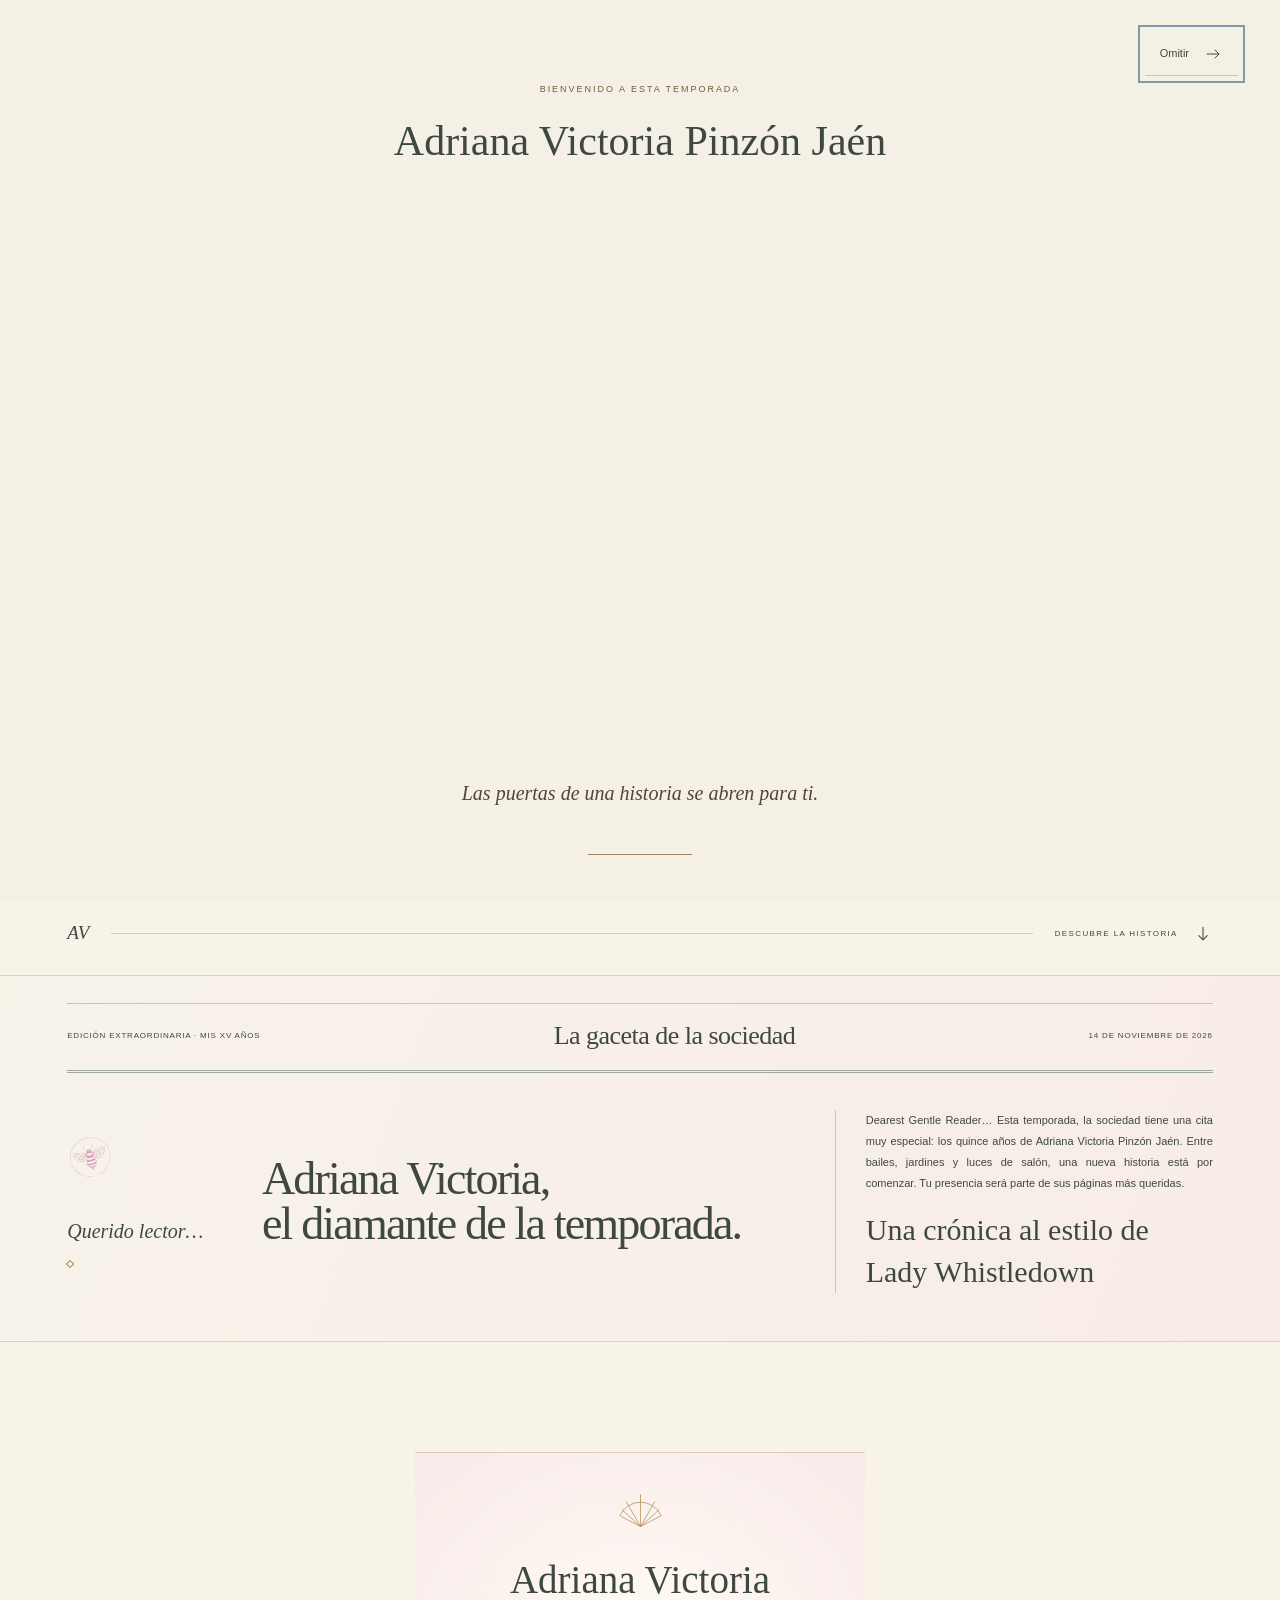
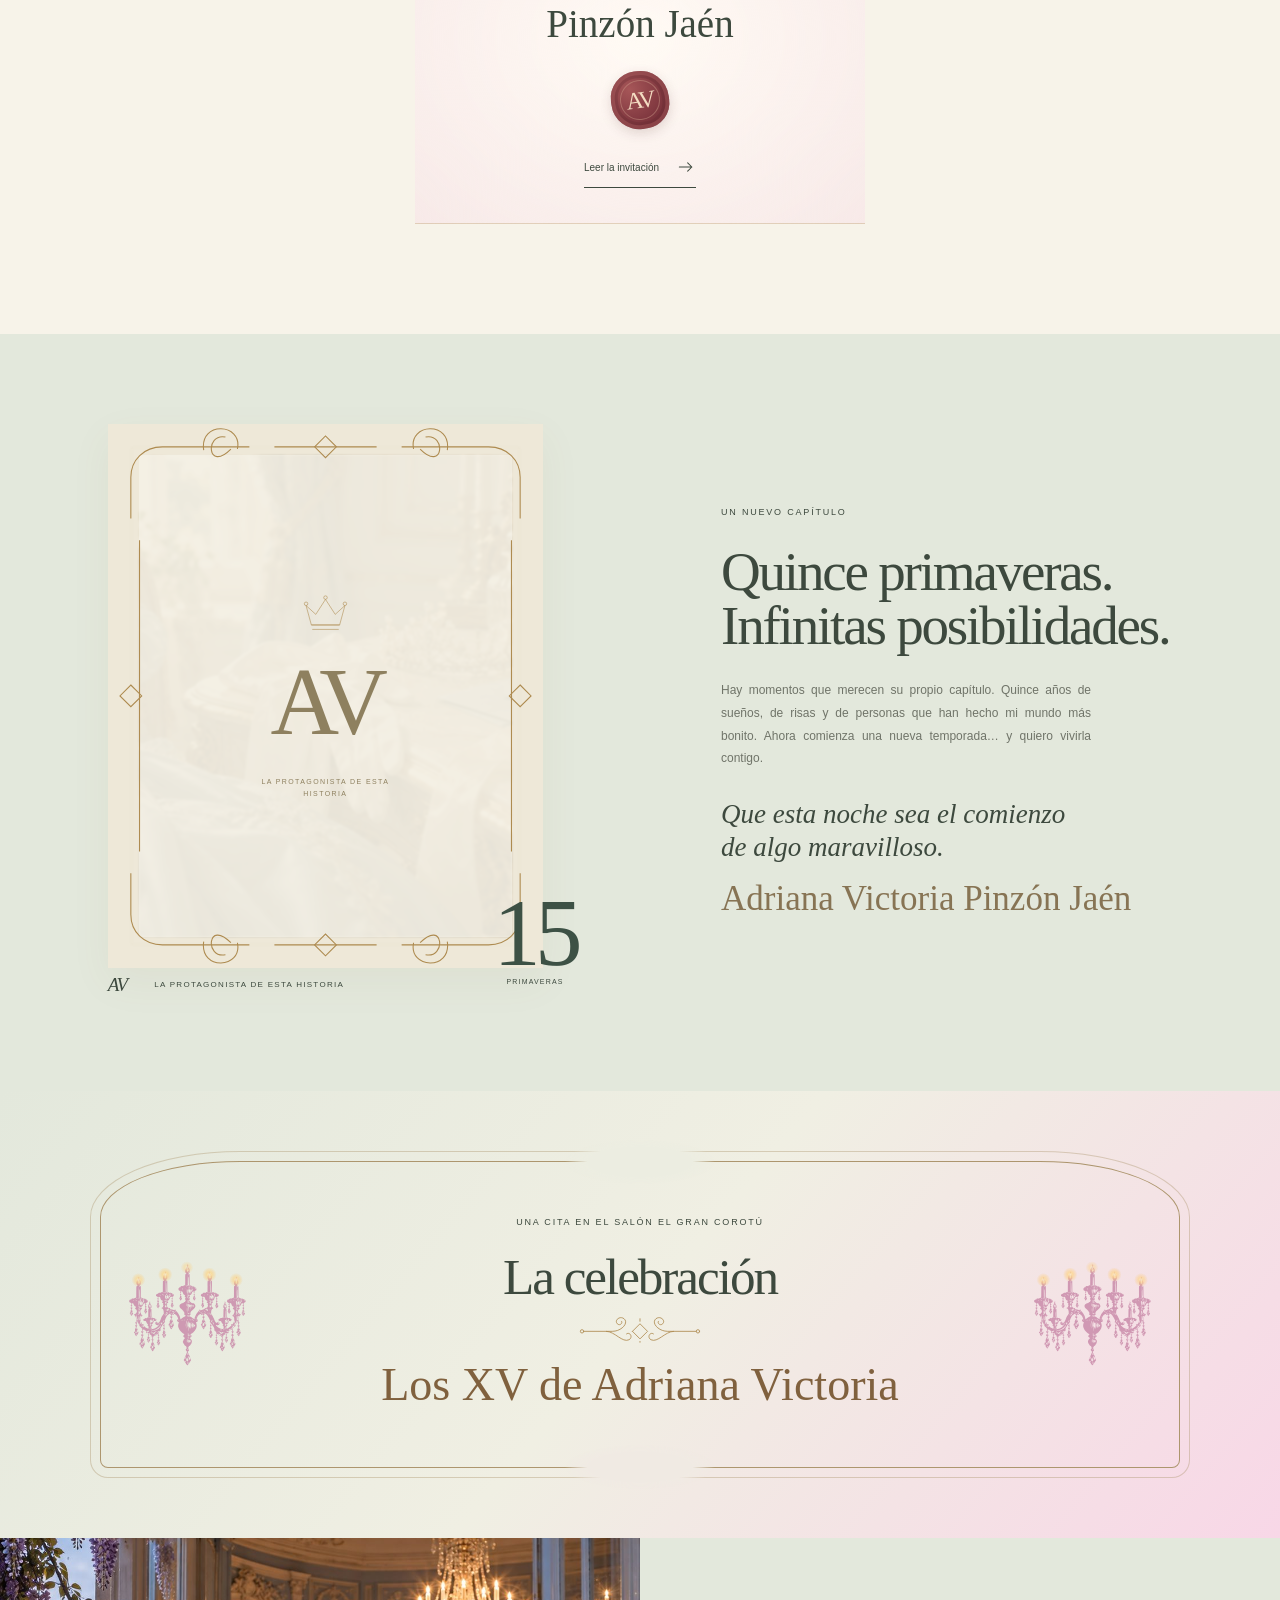
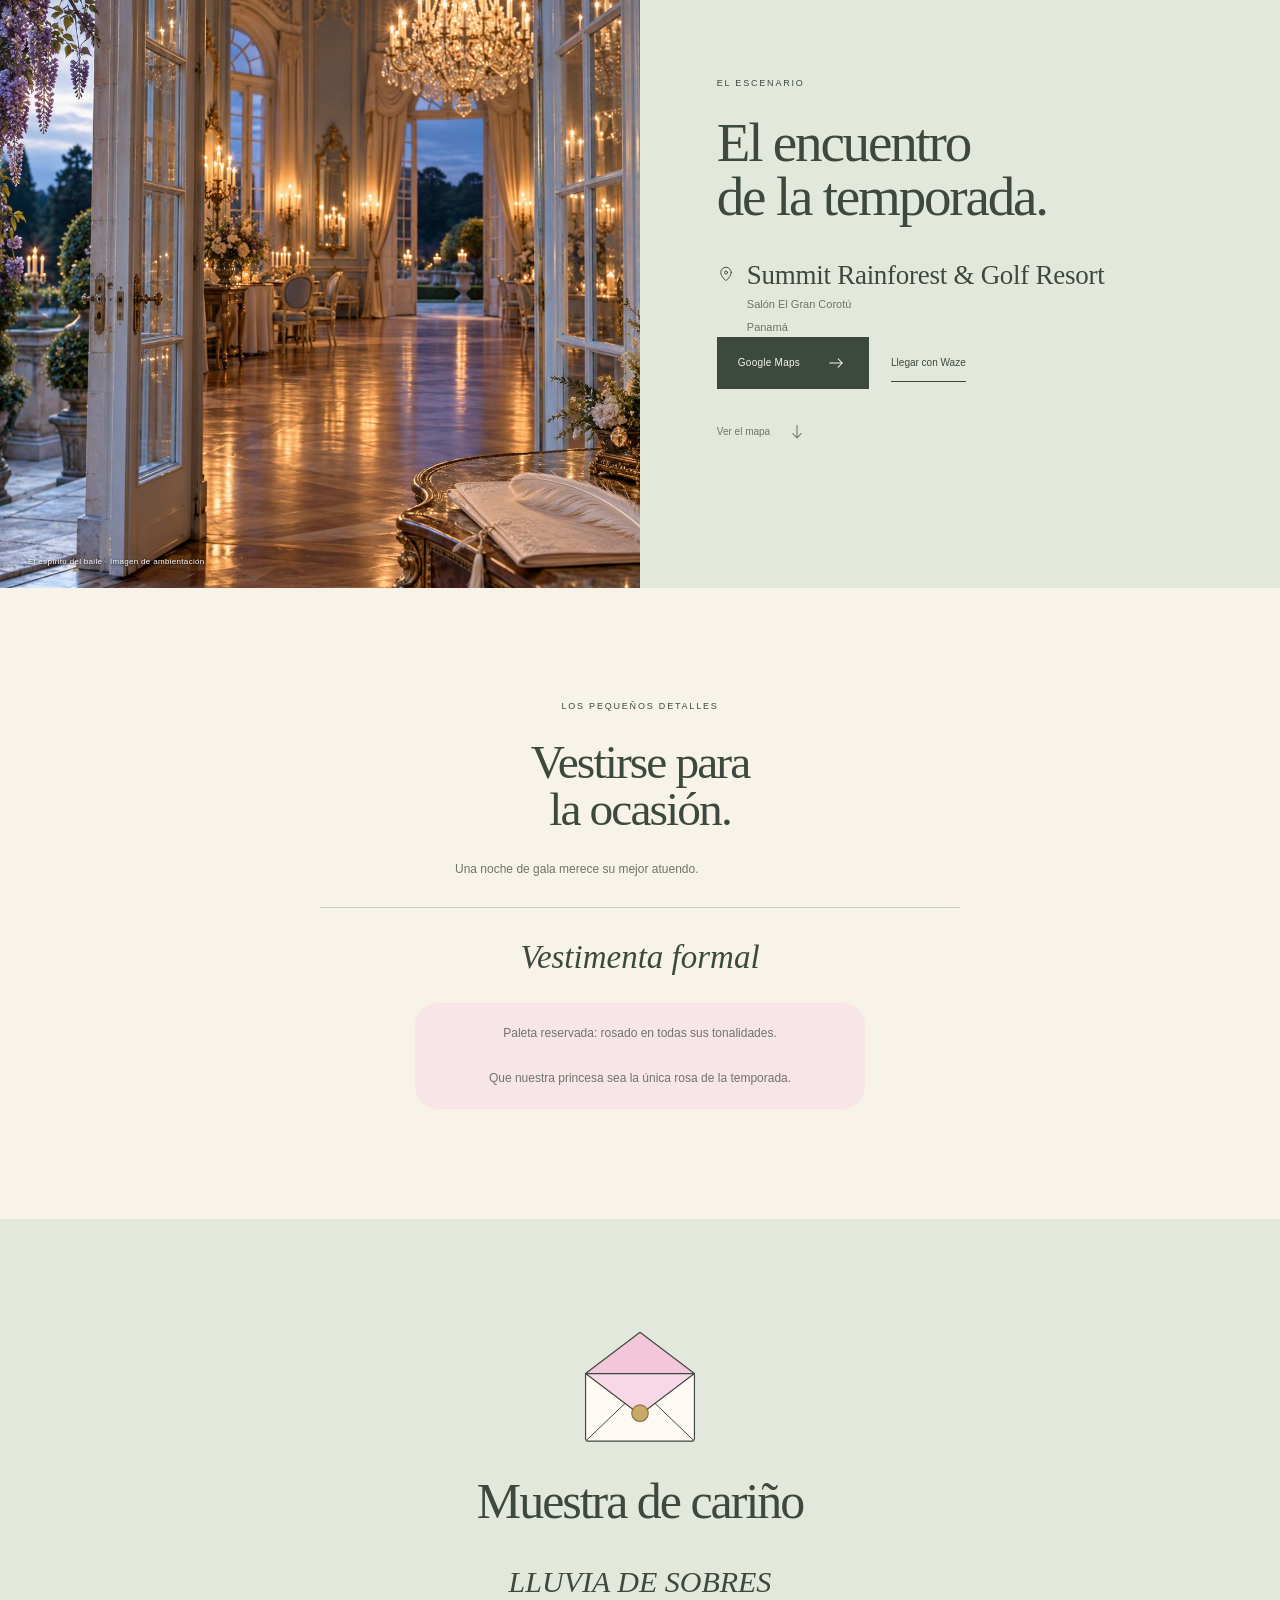
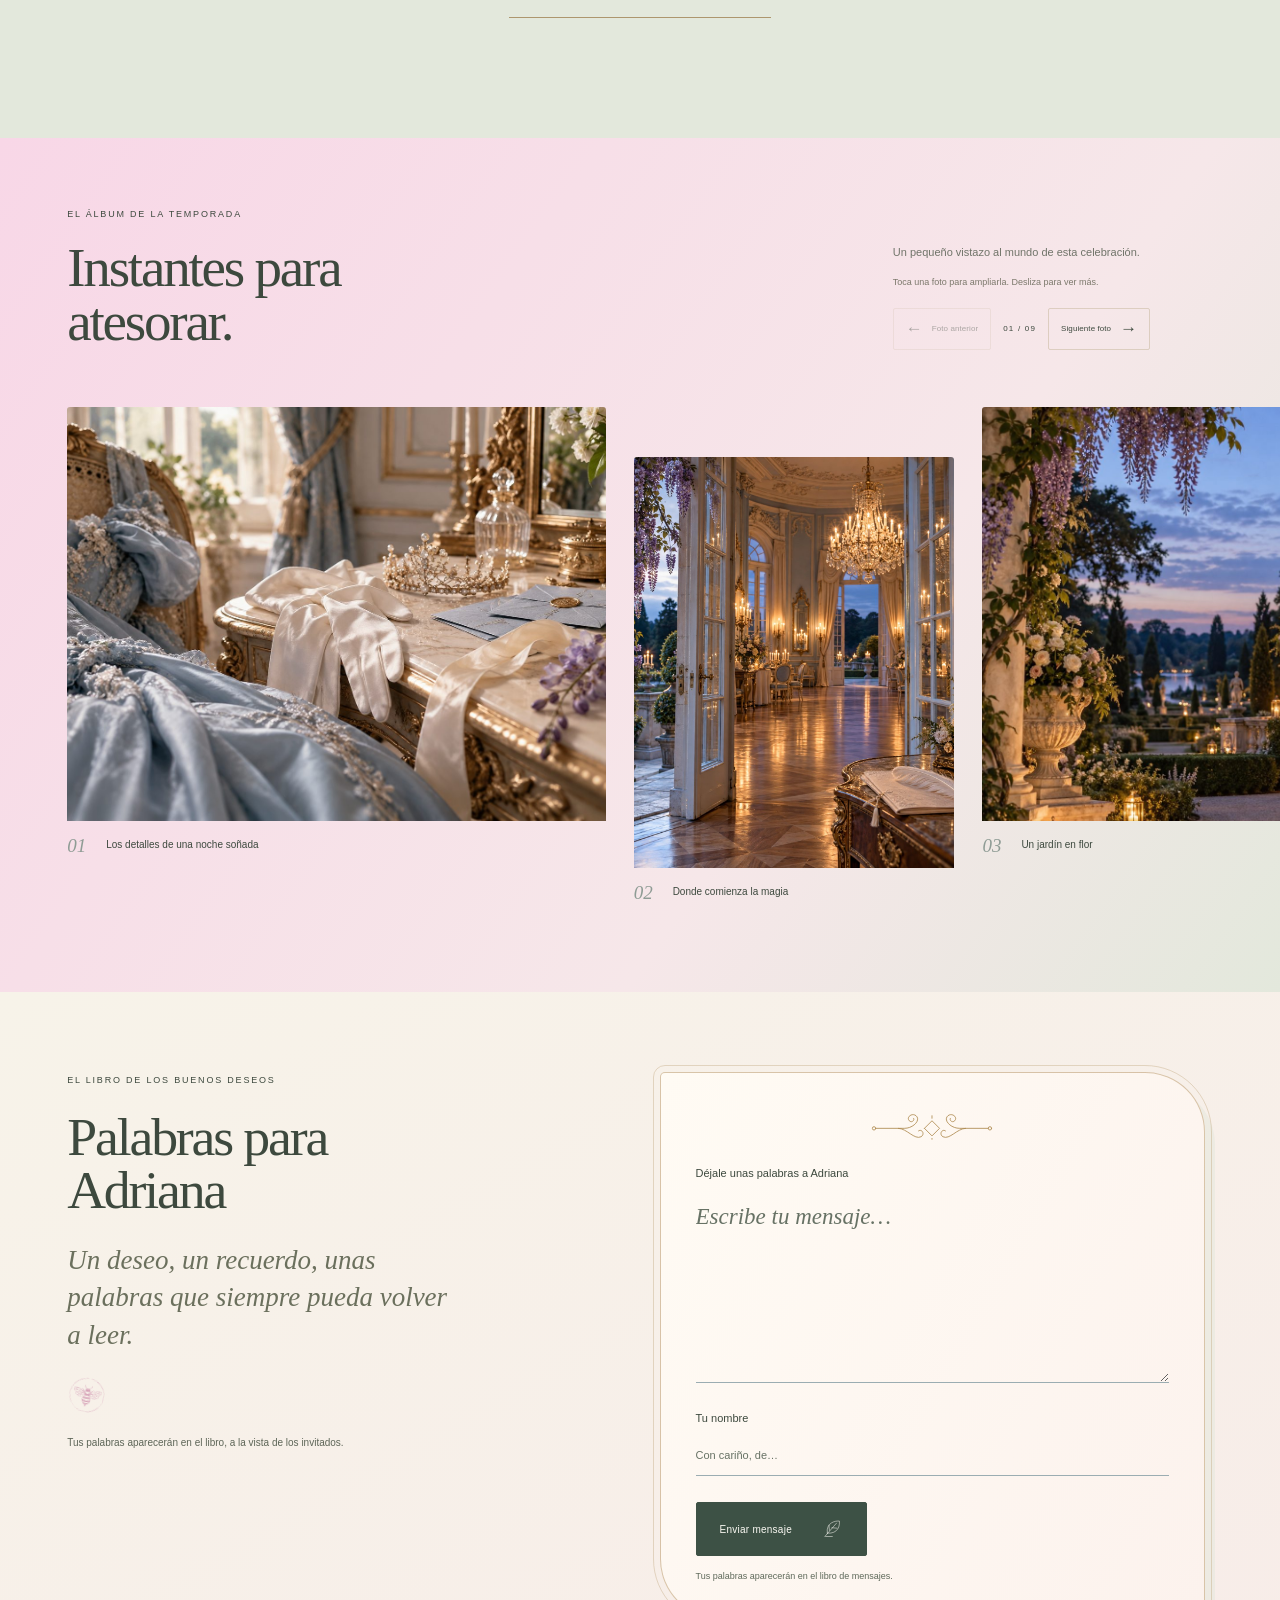
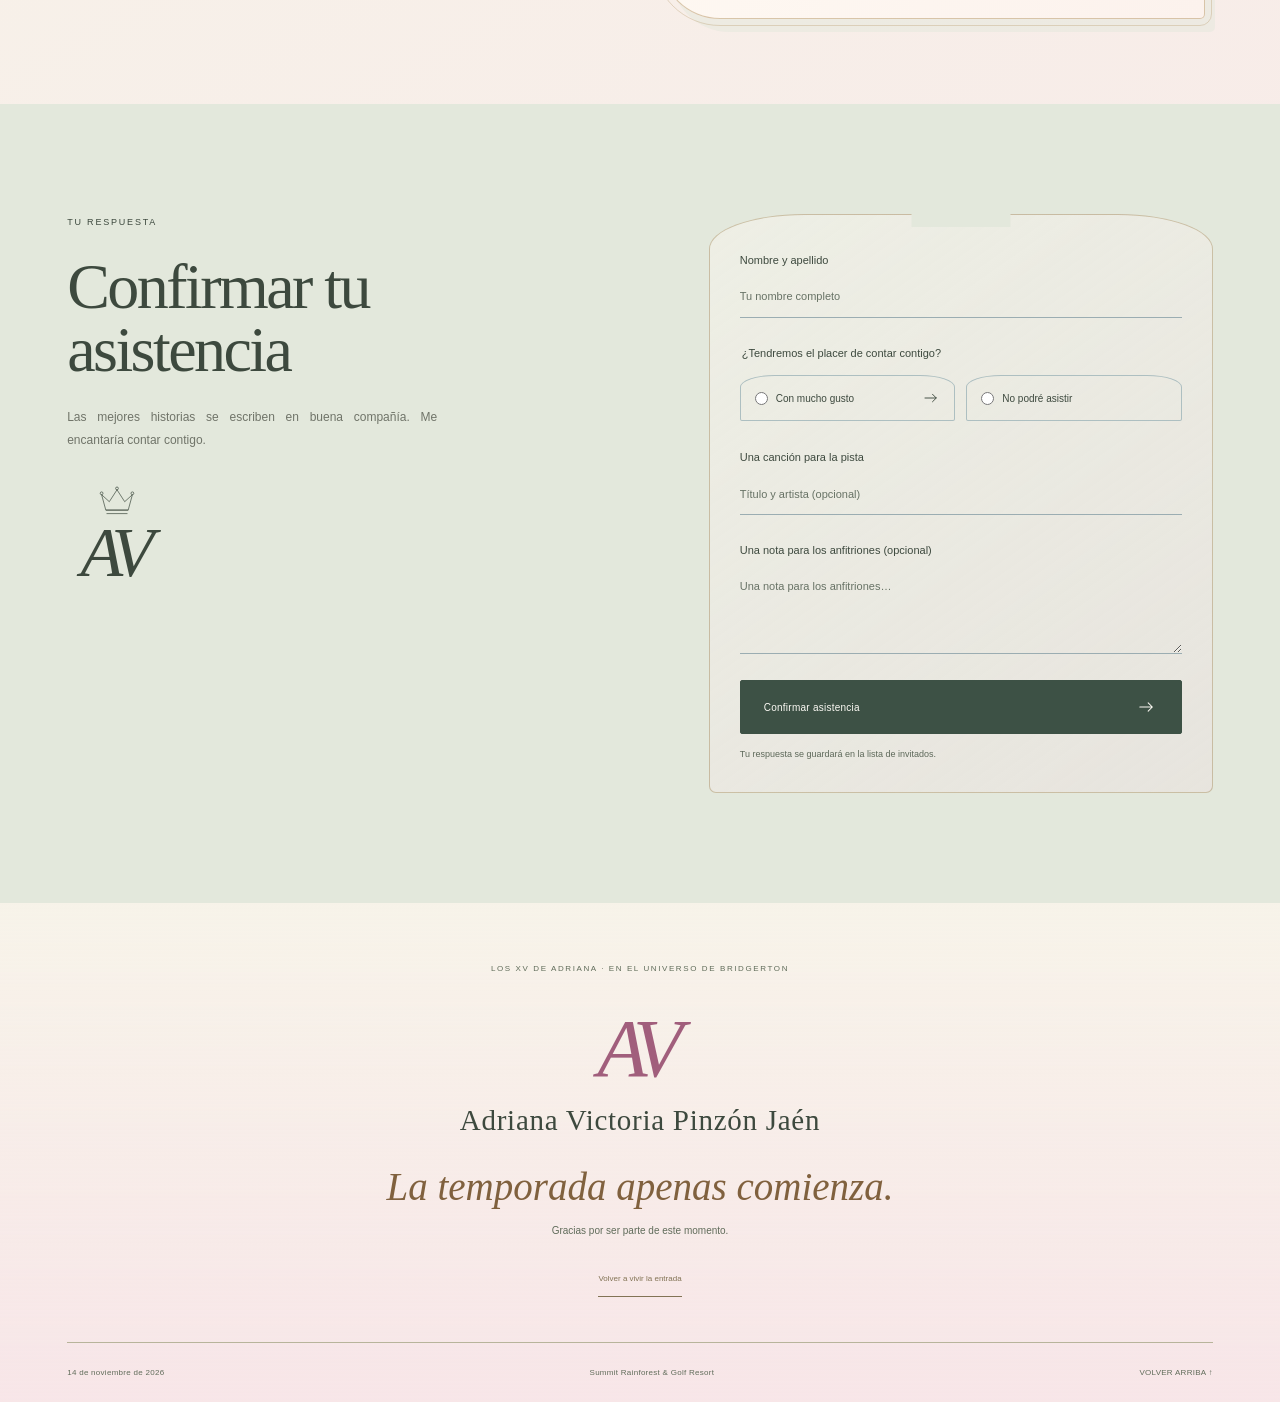
==== commit 61580e0b: "nuevas animaciones" ====
--- a/index.html
+++ b/index.html
@@ -29,6 +29,7 @@
 
   <!-- Iconos y flores del jardín: se dibujan una vez aquí y se reutilizan con <use> -->
   <svg class="symbol-library" aria-hidden="true" xmlns="http://www.w3.org/2000/svg">
+    <symbol id="i-ornament" viewBox="0 0 150 32"><path pathLength="1" d="M8 17h34c11 0 20-10 14-15-5-4-12 2-8 6 3 3 7-1 5-3M142 17h-34c-11 0-20-10-14-15 5-4 12 2 8 6-3 3-7-1-5-3M35 17c10 0 19 14 27 10 5-3 1-10-3-7M115 17c-10 0-19 14-27 10-5-3-1-10 3-7M66 17l9-9 9 9-9 9-9-9ZM75 2v3m0 24v1"/><circle pathLength="1" cx="6" cy="17" r="2"/><circle pathLength="1" cx="144" cy="17" r="2"/></symbol>
     <symbol id="i-arrow" viewBox="0 0 24 24"><path d="M4 12h15m-5-5 5 5-5 5"/></symbol>
     <symbol id="i-down" viewBox="0 0 24 24"><path d="M12 4v15m-5-5 5 5 5-5"/></symbol>
     <symbol id="i-diamond" viewBox="0 0 30 24"><path d="m3 8 6-6h12l6 6-12 14L3 8Zm0 0h24M9 2l6 20L21 2M9 2l-2 6m14-6 2 6"/></symbol>
@@ -155,7 +156,7 @@
         <img class="celebration-candle candle-right" src="assets/decoracion/candelabro.svg" alt="" loading="lazy" width="520" height="433">
         <p class="eyebrow">Una cita en el salón El Gran Corotú</p>
         <h2 id="celebrationTitle">La celebración</h2>
-        <span class="ornamental-divider" aria-hidden="true">❦</span>
+        <svg class="ornamental-divider ornament-draw" aria-hidden="true"><use href="#i-ornament"/></svg>
         <p class="celebration-honoree">Los XV de Adriana Victoria</p>
       </div>
     </section>
@@ -187,7 +188,13 @@
     <!-- ===== Regalos: lluvia de sobres ===== -->
     <section class="gifts section-pad" id="regalos" aria-labelledby="giftsTitle">
       <div class="gift-copy reveal">
-        <svg class="gift-art" viewBox="0 0 160 124" aria-hidden="true"><path class="envelope-body" d="M14 30h132v78a4 4 0 0 1-4 4H18a4 4 0 0 1-4-4Z"/><path class="envelope-fold" d="M15 111 62 66m83 45L98 66"/><path class="envelope-flap" d="M14 30 80 80l66-50Z"/><circle class="envelope-seal" cx="80" cy="78" r="10"/></svg>
+        <!-- El sobre se abre, asoma un billete y se vuelve a guardar. De atrás hacia delante: solapa abierta, billete, sobre y solapa cerrada. -->
+        <svg class="gift-art" viewBox="0 -24 160 148" aria-hidden="true">
+          <path class="envelope-flap envelope-flap-open" d="M14 30 80-20l66 50Z"/>
+          <g class="envelope-bill"><use href="#billete" transform="rotate(-7 80 104)"/><use href="#billete" transform="rotate(7 80 104)"/><g id="billete"><rect class="bill-paper" x="32" y="54" width="96" height="50" rx="3"/><rect class="bill-line" x="37" y="59" width="86" height="40" rx="1.5"/><circle class="bill-line" cx="80" cy="79" r="12"/><text class="bill-sign" x="80" y="86" text-anchor="middle">$</text></g></g>
+          <path class="envelope-body" d="M14 30h132v78a4 4 0 0 1-4 4H18a4 4 0 0 1-4-4Z"/><path class="envelope-fold" d="M15 111 62 66m83 45L98 66"/>
+          <g class="envelope-flap-closed"><path class="envelope-flap" d="M14 30 80 80l66-50Z"/><circle class="envelope-seal" cx="80" cy="78" r="10"/></g>
+        </svg>
         <h2 id="giftsTitle" data-text="regalosTitulo"></h2>
         <p class="gift-envelopes" id="giftEnvelopes" data-text="regalosSobres"></p>
         <div id="bankDetails" hidden></div>
@@ -218,7 +225,7 @@
         <p class="message-privacy">Tus palabras aparecerán en el libro, a la vista de los invitados.</p>
       </div>
       <div class="private-letter reveal">
-        <div class="letter-ornament" aria-hidden="true">❦</div>
+        <svg class="letter-ornament ornament-draw" aria-hidden="true"><use href="#i-ornament"/></svg>
         <form id="privateMessageForm" novalidate>
           <div class="field"><label for="messageText">Déjale unas palabras a Adriana</label><textarea id="messageText" name="mensaje" rows="5" maxlength="2000" placeholder="Escribe tu mensaje…" required aria-describedby="messageTextError"></textarea><p class="field-error" id="messageTextError" hidden>Escribe un mensaje de al menos 2 caracteres.</p></div>
           <div class="field"><label for="messageName">Tu nombre</label><input id="messageName" name="nombre" autocomplete="name" maxlength="120" placeholder="Con cariño, de…" required aria-describedby="messageNameError"><p class="field-error" id="messageNameError" hidden>Escribe tu nombre (al menos 2 caracteres).</p></div>
--- a/adriana.css
+++ b/adriana.css
@@ -99,9 +99,10 @@
 .ornamental-divider,.letter-ornament{font-size:0;width:126px;height:27px;margin-left:auto;margin-right:auto;background:url('assets/ornamento.svg') center/contain no-repeat}
 
 /* La celebración */
-.celebration-frame::before,.celebration-frame::after{font-size:0;content:'';width:99px;height:24px;background:#eeeade url('assets/ornamento.svg') center/83px 19px no-repeat;padding:0}
-.celebration-frame::before{top:-12px}
-.celebration-frame::after{bottom:-12px}
+/* El adorno corta las líneas del marco con un fondo que se difumina, para que no se note un recuadro. */
+.celebration-frame::before,.celebration-frame::after{font-size:0;content:'';width:150px;height:44px;background:#ecede1 url('assets/ornamento.svg') center/83px 19px no-repeat;padding:0;-webkit-mask:radial-gradient(closest-side,#000 70%,transparent);mask:radial-gradient(closest-side,#000 70%,transparent)}
+.celebration-frame::before{top:-22px}
+.celebration-frame::after{bottom:-22px;background-color:#f0eae3}
 
 /* Libro de mensajes: formulario */
 .private-letter::before,.private-letter::after{font-size:0;content:'';width:60px;height:19px;background:url('assets/ornamento.svg') center/contain no-repeat;opacity:.8}
@@ -426,6 +427,32 @@
 .envelope-flap{fill:#f8d7e7;stroke:#3d493e;stroke-width:1.4;stroke-linejoin:round}
 .envelope-fold{fill:none;stroke:#3d493e;stroke-width:1.2;stroke-linecap:round}
 .envelope-seal{fill:#c9a968;stroke:#8f7140;stroke-width:1.4}
+/* Animación del sobre: la solapa se abre, el billete asoma y se vuelve a guardar. */
+.envelope-flap-open{fill:#f3c6da}
+.bill-paper{fill:#bcd3a8;stroke:#3d493e;stroke-width:1.4}
+.bill-line{fill:none;stroke:#5f7a55;stroke-width:1}
+.bill-sign{font-family:var(--serif);font-size:20px;font-weight:600;fill:#3d5145}
+.envelope-flap-open,.envelope-flap-closed,.envelope-bill{transform-box:fill-box;animation:7s ease-in-out infinite}
+.envelope-flap-closed{transform-origin:50% 0;animation-name:flapClosed}
+.envelope-flap-open{transform-origin:50% 100%;animation-name:flapOpened}
+.envelope-bill{animation-name:billPeek}
+@keyframes flapClosed{0%,10%,96%,100%{transform:scaleY(1)}18%,88%{transform:scaleY(0)}}
+@keyframes flapOpened{0%,18%,88%,100%{transform:scaleY(0)}26%,80%{transform:scaleY(1)}}
+@keyframes billPeek{0%,26%,78%,100%{transform:translateY(0)}42%,62%{transform:translateY(-64px)}}
+/* El sobre espera a que su sección aparezca para empezar. */
+.js-motion .gift-copy:not(.visible) .gift-art *{animation-play-state:paused}
+
+/* Adornos que se trazan como a pluma cuando aparece su sección. */
+.ornament-draw{display:block;background:none;fill:none;stroke:#ae8b50;stroke-width:1;stroke-linecap:round;stroke-linejoin:round;stroke-dasharray:1;stroke-dashoffset:0;transition:stroke-dashoffset 1.6s ease-in-out .35s}
+.js-motion .reveal:not(.visible) .ornament-draw{stroke-dashoffset:1;transition:none}
+
+/* La carta recién enviada cae sobre el libro. */
+.wall-card.is-new{scroll-margin-bottom:70px;animation:cardArrive .9s cubic-bezier(.2,.8,.3,1) .5s both}
+@keyframes cardArrive{from{opacity:0;transform:translateY(-46px) rotate(-4deg)}}
+
+/* La abeja llega volando y se posa junto al título del libro. */
+.js-motion .message-book-heading.visible .message-bee{animation:beeLand 1.7s ease-out .3s both}
+@keyframes beeLand{0%{opacity:0;transform:translate(70px,-46px) rotate(-18deg)}35%{opacity:1;transform:translate(28px,6px) rotate(24deg)}70%{transform:translate(-8px,-8px) rotate(2deg)}100%{transform:rotate(12deg)}}
 
 /* La carta: frase de entrada, nombre en mayúsculas y nombres resaltados. */
 .letter-lead{font-family:var(--serif);font-style:italic;font-size:21px;line-height:1.3;color:#6b705d;margin-top:14px}
@@ -454,6 +481,7 @@
   .gazette-column p,.story-copy .section-description,.dress-copy .section-description{text-align-last:center}
   .gift-art{width:118px}
   .celebration-honoree{font-size:30px;white-space:nowrap}
+  .celebration-frame::after{background-color:#f1e6e4}
   /* Vestimenta */
   .dress-copy{text-align:center}
   .dress-code{font-size:34px}
@@ -499,7 +527,16 @@
   .wall-grid{column-gap:12px}
   .wall-card{margin-bottom:12px;padding:16px 14px 12px;border-radius:3px 22px 3px 22px;box-shadow:3px 4px 0 #e3e8dc99}
   .wall-card:nth-child(3n+2){border-radius:22px 3px 22px 3px}
-  .wall-text{font-size:17px;line-height:1.4;text-align:left}
+  .wall-text{font-size:17px;line-height:1.4;text-align:center}
+  /* En el teléfono los títulos de cada sección van centrados, igual que sus textos. */
+  .venue-copy,.gallery-header,.message-book-heading,.rsvp-intro{text-align:center}
+  .venue-links,.reserved-seats{justify-content:center}
+  .venue-address{flex-direction:column;align-items:center}
+  .venue-links{margin-top:22px}
+  .gallery-intro>p,.message-privacy,.rsvp-intro .section-description{text-align-last:center}
+  .message-invitation,.message-privacy{margin-left:auto;margin-right:auto}
+  .message-book-heading h2{padding-right:0}
+  .message-bee{position:static;margin:0 auto 14px}
   .wall-card cite{font-size:21px}
   .wall-card time{font-size:9px}
 }
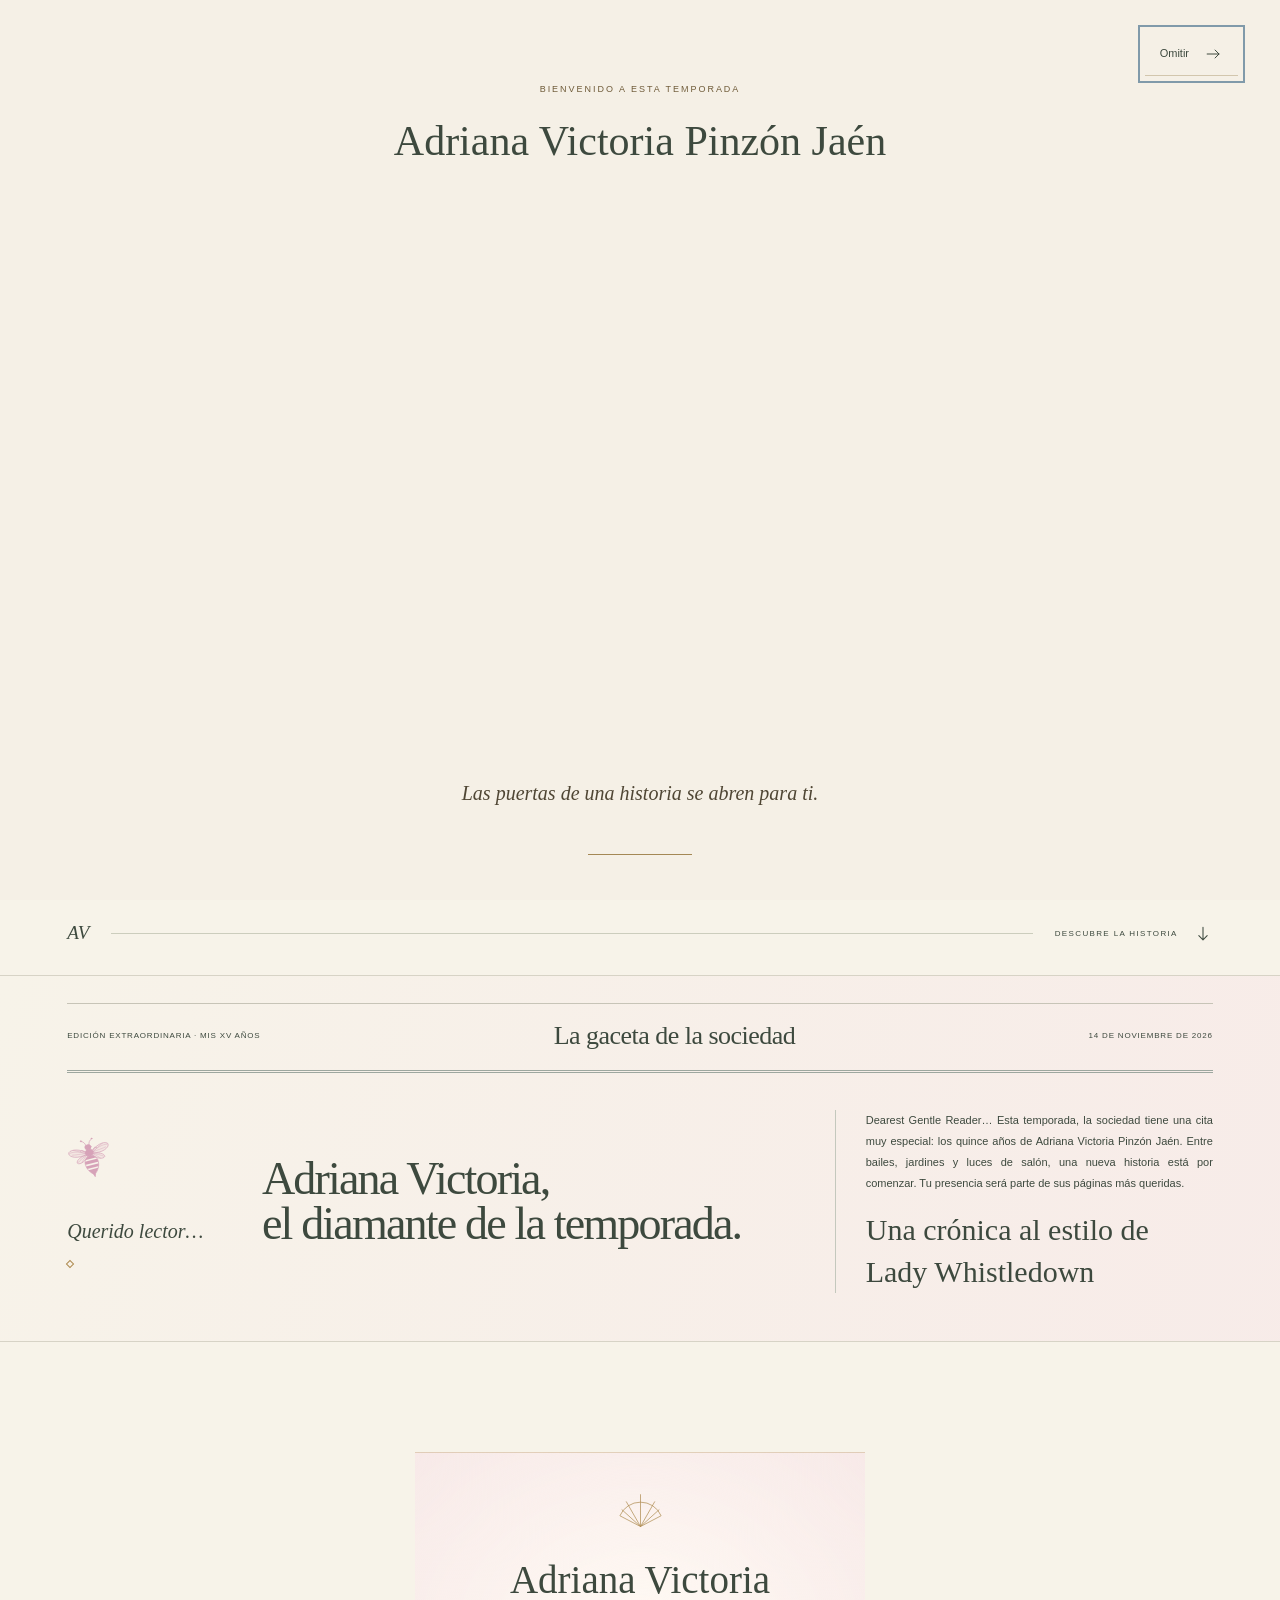
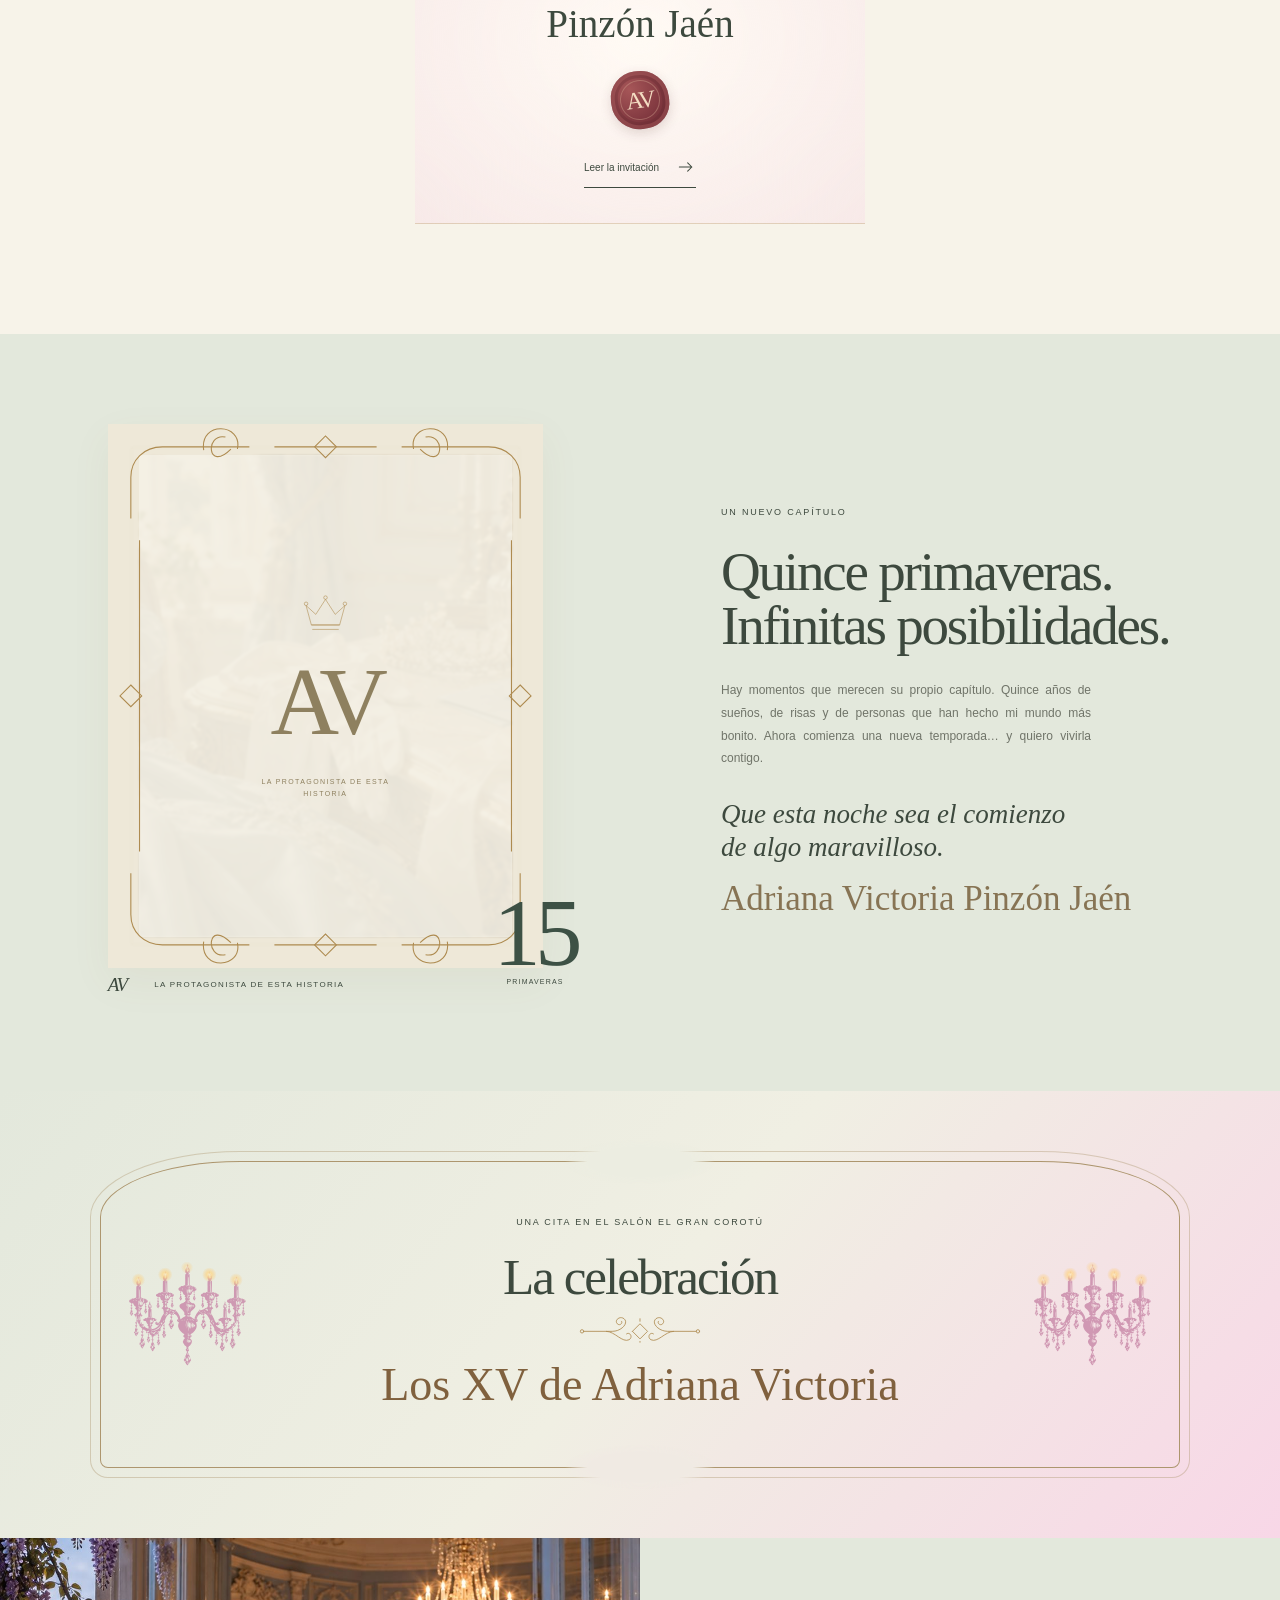
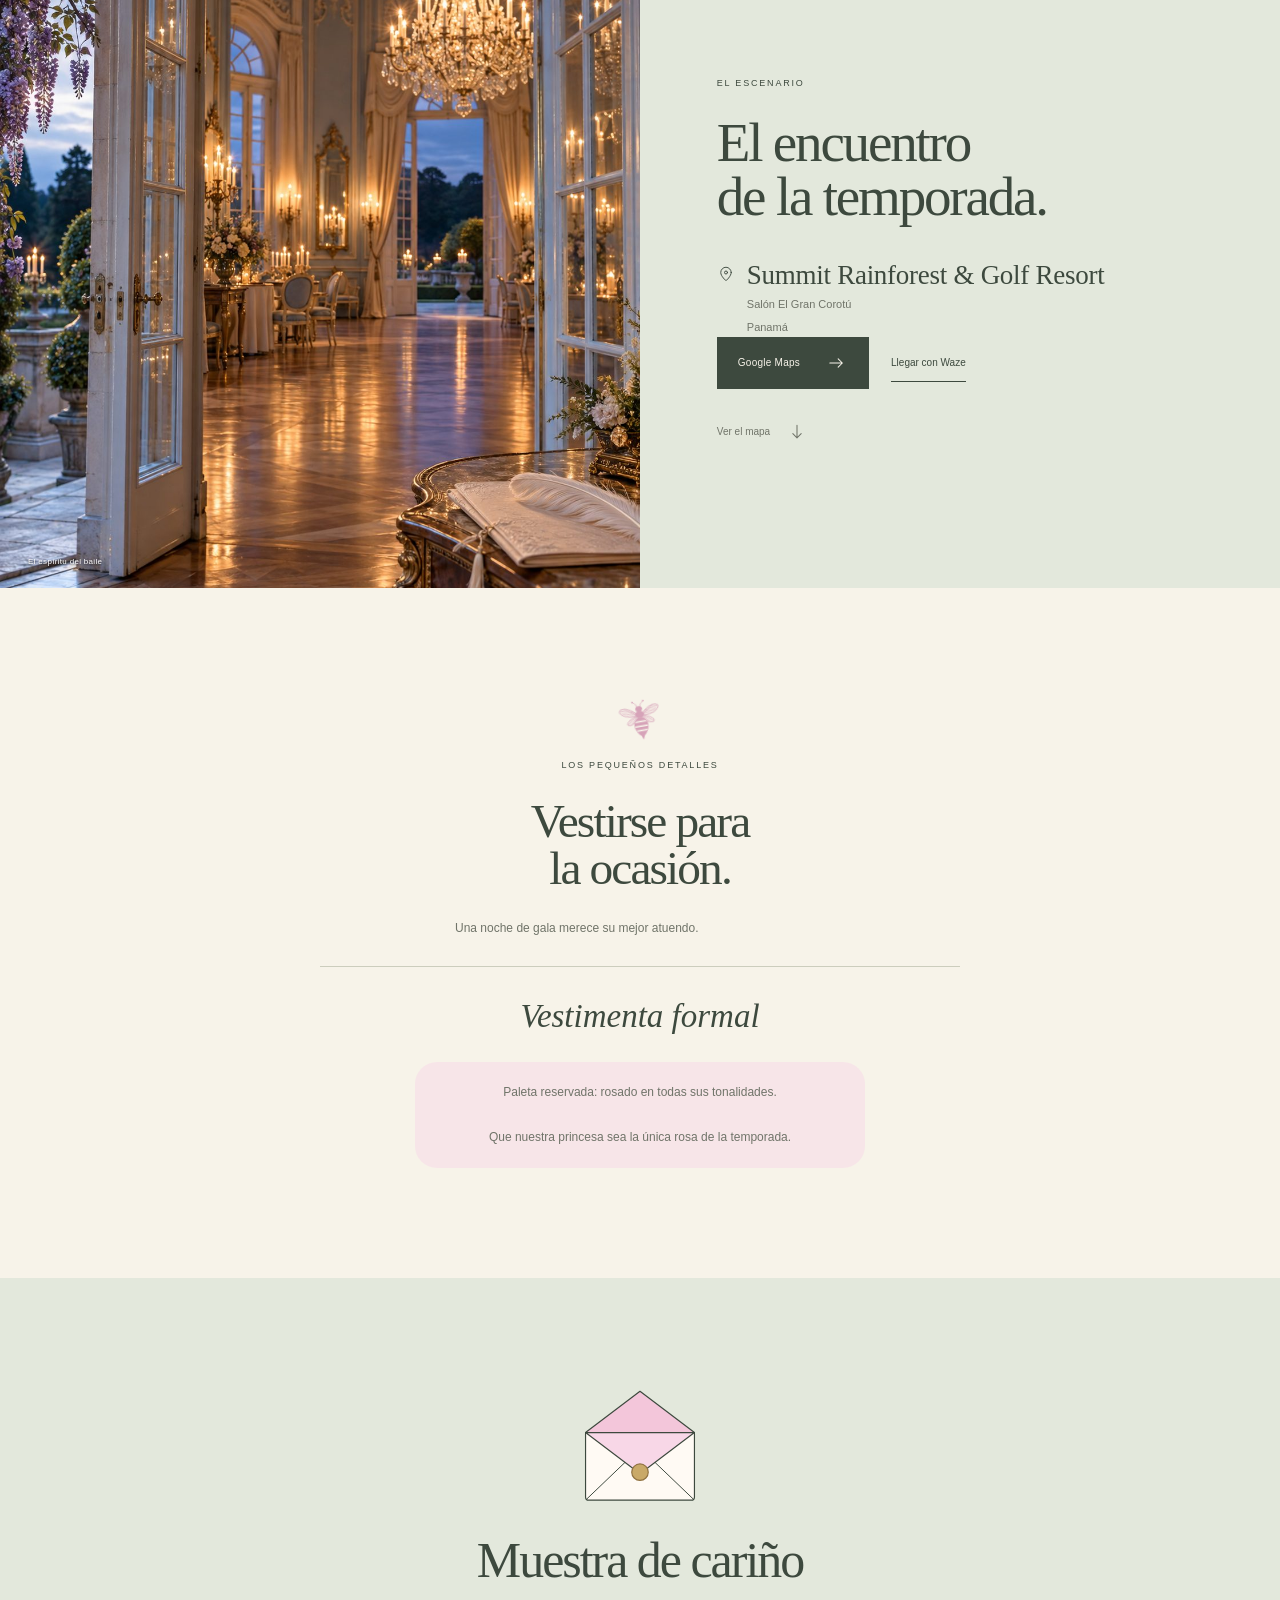
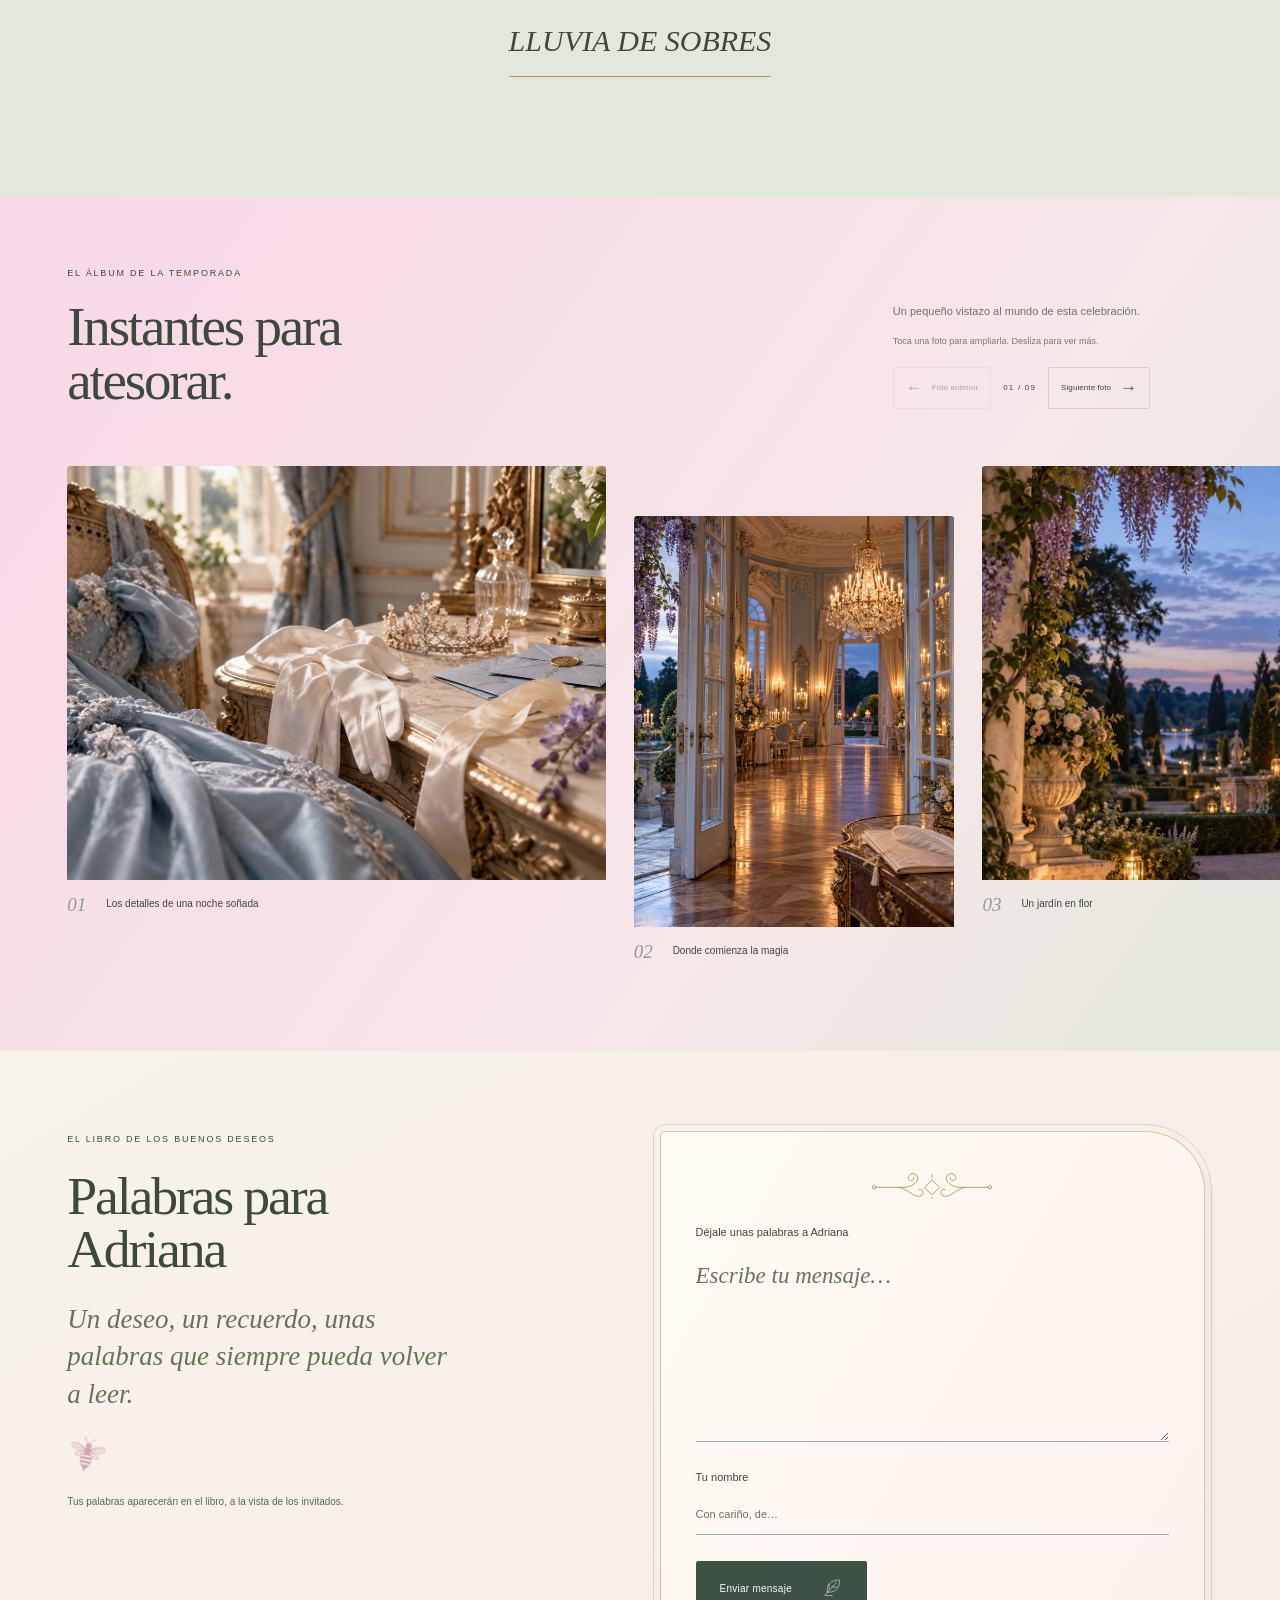
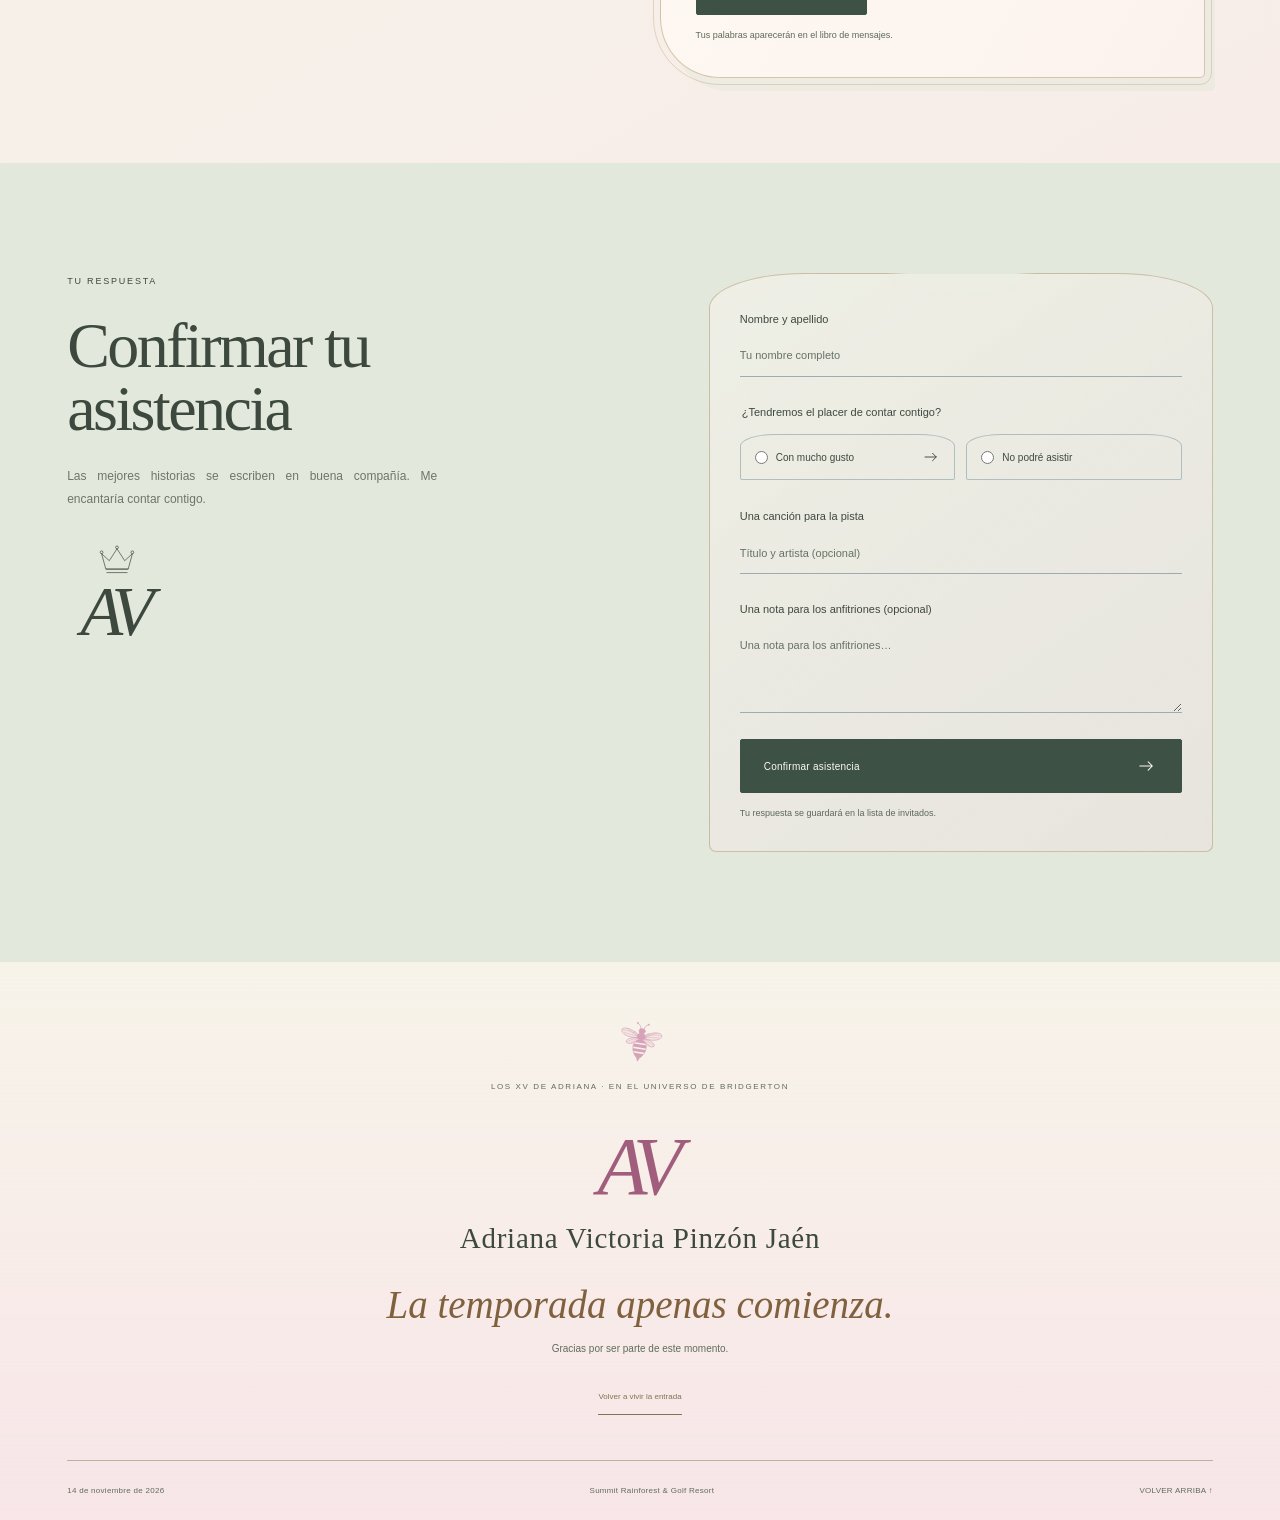
==== commit 441ba47b: "yapp" ====
--- a/index.html
+++ b/index.html
@@ -177,6 +177,7 @@
     <!-- ===== Vestimenta: código de vestir y paleta reservada ===== -->
     <section class="details section-pad" id="detalles" aria-labelledby="detailsTitle">
       <div class="dress-copy reveal">
+        <img class="bee-detail section-bee" src="assets/decoracion/abeja.svg" alt="" loading="lazy" width="240" height="218">
         <p class="eyebrow" data-text="detallesEtiqueta"></p>
         <h2 id="detailsTitle" data-text="vestimentaTitulo"></h2>
         <p class="section-description" data-text="vestimentaIntro"></p>
@@ -295,6 +296,7 @@
   <!-- ===== Pie de página: despedida ===== -->
   <footer class="footer" id="final">
     <div class="footer-petals" aria-hidden="true"><i></i><i></i><i></i></div>
+    <img class="bee-detail section-bee footer-bee" src="assets/decoracion/abeja.svg" alt="" loading="lazy" width="240" height="218">
     <p class="eyebrow" data-text="footerTema"></p>
     <div class="footer-monogram" data-monogram>AV</div>
     <p class="footer-name" data-value="nombreCompleto"></p>
--- a/experiencia.css
+++ b/experiencia.css
@@ -235,8 +235,9 @@
   .arrival-heading{top:10%;left:7%;right:7%}
   .arrival-heading .eyebrow{font-size:7px;letter-spacing:.18em}
   .arrival-heading>p:last-child{font-size:35px;margin-top:5px}
-  .arrival-stage{inset:23% -10% 17%}
-  .arrival-envelope{width:285px;height:178px;--letter-rise:-58px}
+  /* El sobre empieza debajo del nombre, para que la carta no lo tape al salir. */
+  .arrival-stage{inset:calc(190px + env(safe-area-inset-top)) -10% 17%}
+  .arrival-envelope{top:max(127px,calc(50% - 89px));width:285px;height:178px;--letter-rise:-30px}
   .arrival-paper{height:241px;padding:24px 11px;bottom:11px}
   .arrival-paper::before{inset:8px}
   .arrival-script{font-size:35px;margin-top:21px}
--- a/adriana.css
+++ b/adriana.css
@@ -13,6 +13,8 @@
 
 /* Portada */
 .hero-bee{width:24px;height:23px}
+.section-bee{display:block;margin:0 auto 16px;transform:rotate(-10deg)}
+.footer-bee{transform:rotate(9deg)}
 .hero-family{font-size:11px;letter-spacing:.19em;margin:-3px 0 23px;color:var(--muted)}
 .hero-name{margin-bottom:8px}
 .hero-meta{gap:30px}
@@ -53,7 +55,7 @@
 /* Confirmación de asistencia */
 .rsvp{background:#e3e8dc}
 .rsvp-form-wrap{position:relative;padding:36px 30px 30px;border:1px solid #ad966e88;border-radius:95px 95px 7px 7px/35px 35px 7px 7px;background:linear-gradient(145deg,#f9f6ee80,#f8d7e735)}
-.rsvp-form-wrap::before{content:'';position:absolute;left:50%;top:-12px;transform:translateX(-50%);width:99px;height:24px;background:#e3e8dc url('assets/ornamento.svg') center/83px 19px no-repeat}
+.rsvp-form-wrap::before{content:'';position:absolute;left:50%;top:-22px;transform:translateX(-50%);width:150px;height:44px;background:url('assets/ornamento.svg') center/83px 19px no-repeat,linear-gradient(#e3e8dc 50%,#ecede3 50%);-webkit-mask:radial-gradient(closest-side,#000 70%,transparent);mask:radial-gradient(closest-side,#000 70%,transparent)}
 .rsvp-intro h2{font-size:clamp(46px,5vw,73px)}
 .rsvp-form-wrap .button,.private-letter .button{background:#3d5145;color:#fcfaf4;border:1px solid #3d5145;border-radius:2px;min-height:51px}
 .rsvp-form-wrap .button:hover,.private-letter .button:hover{background:#4f6658}
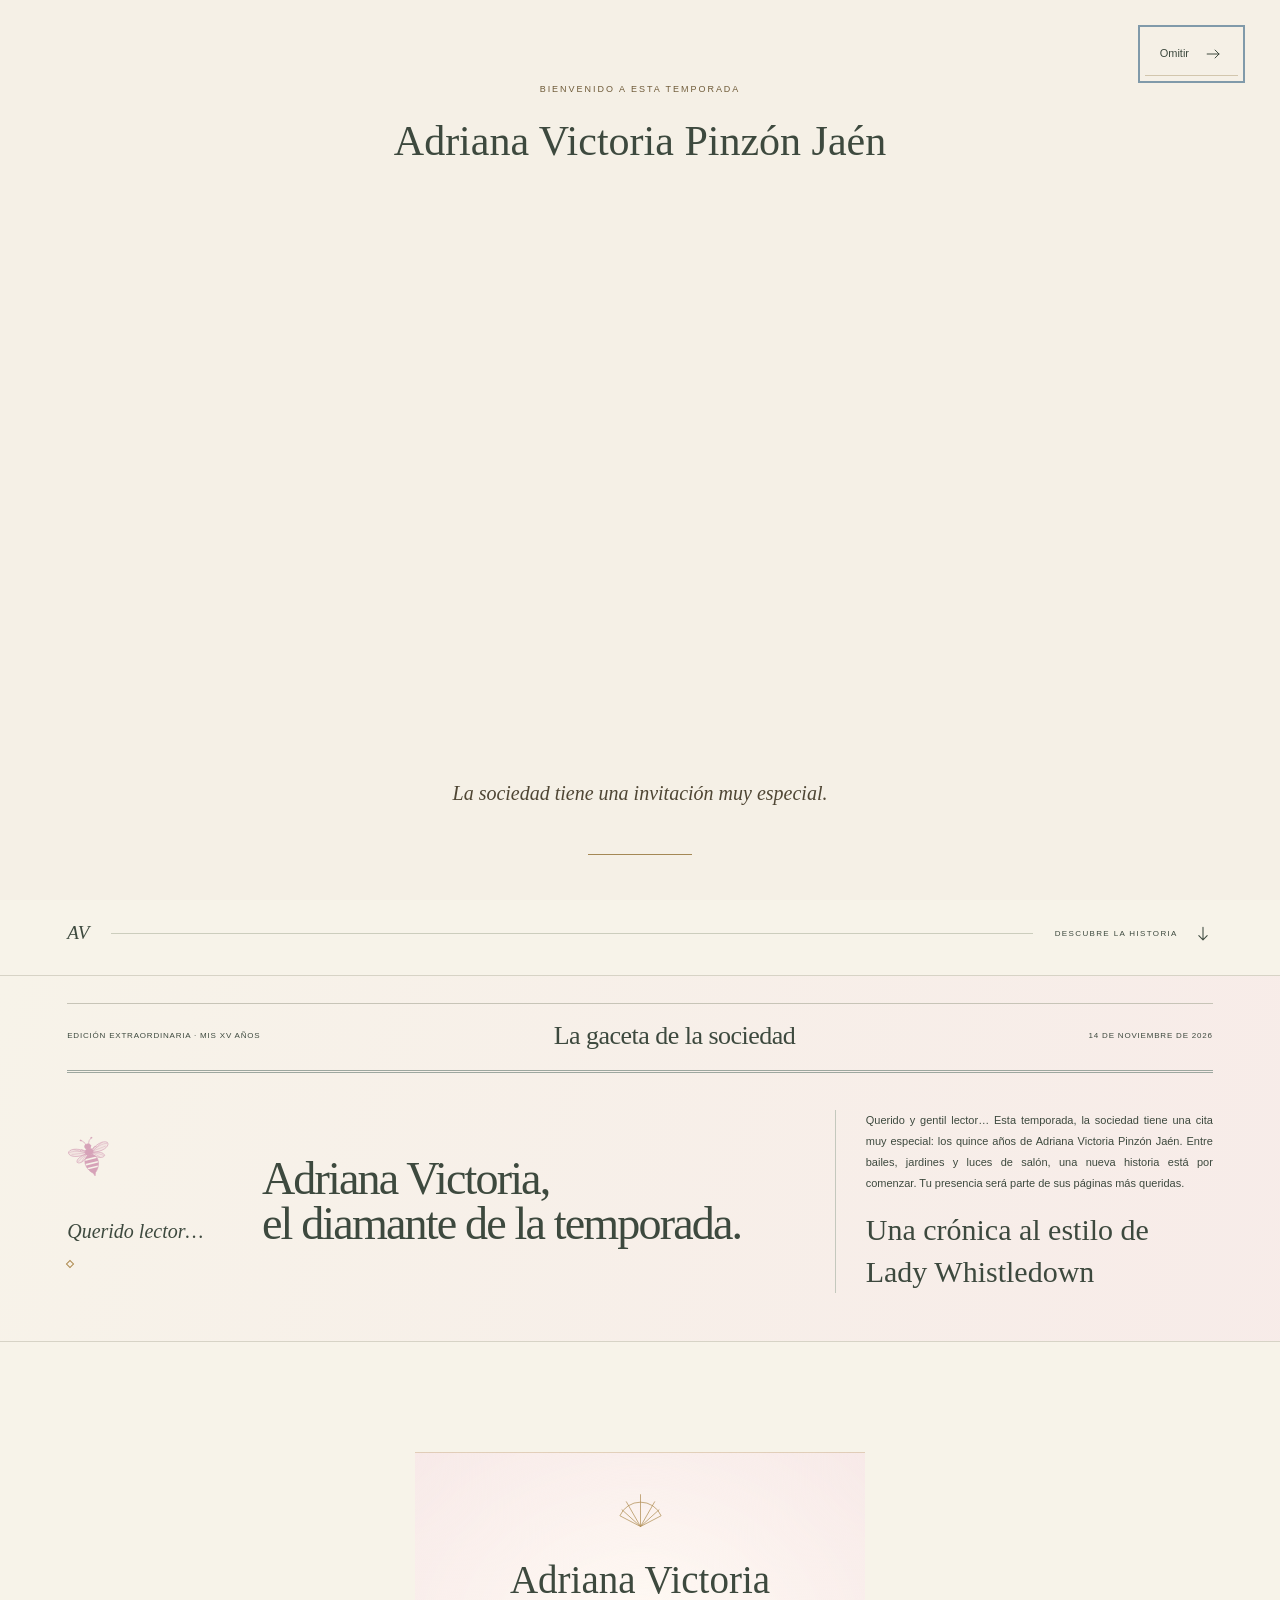
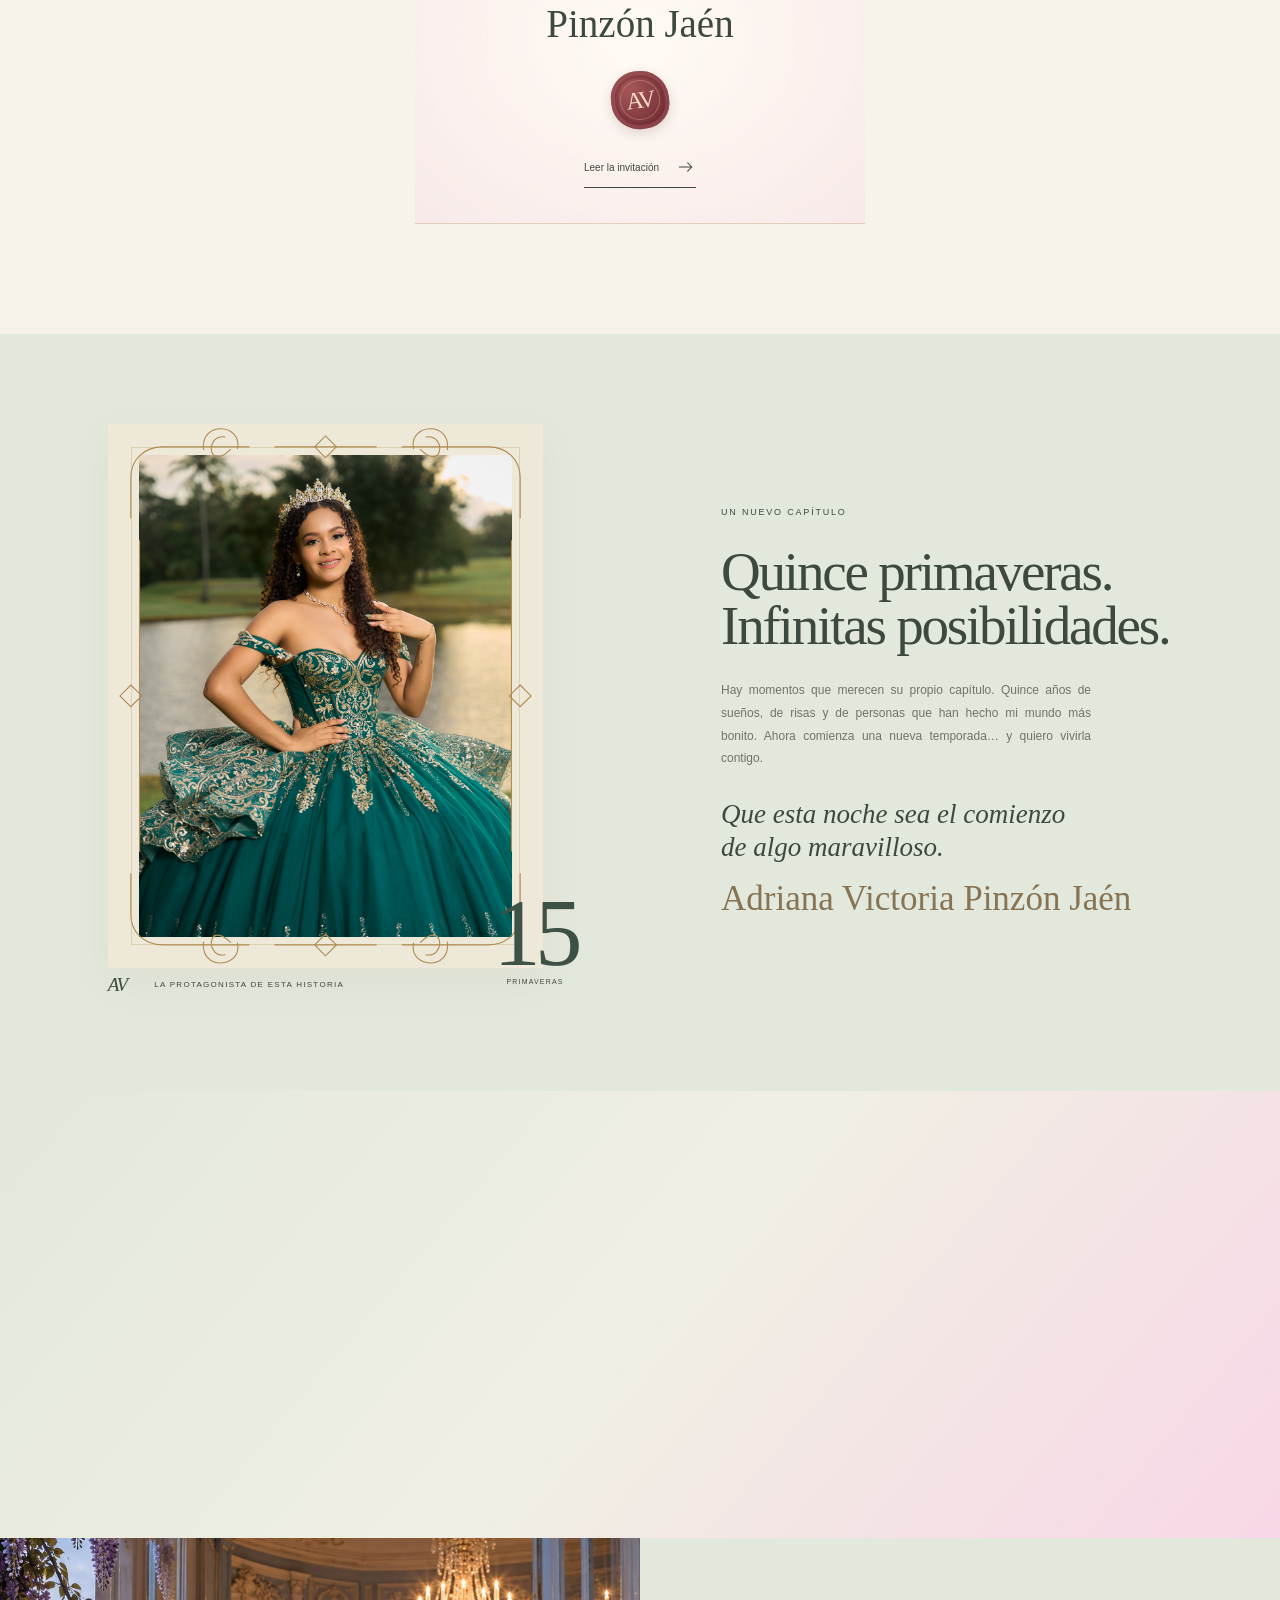
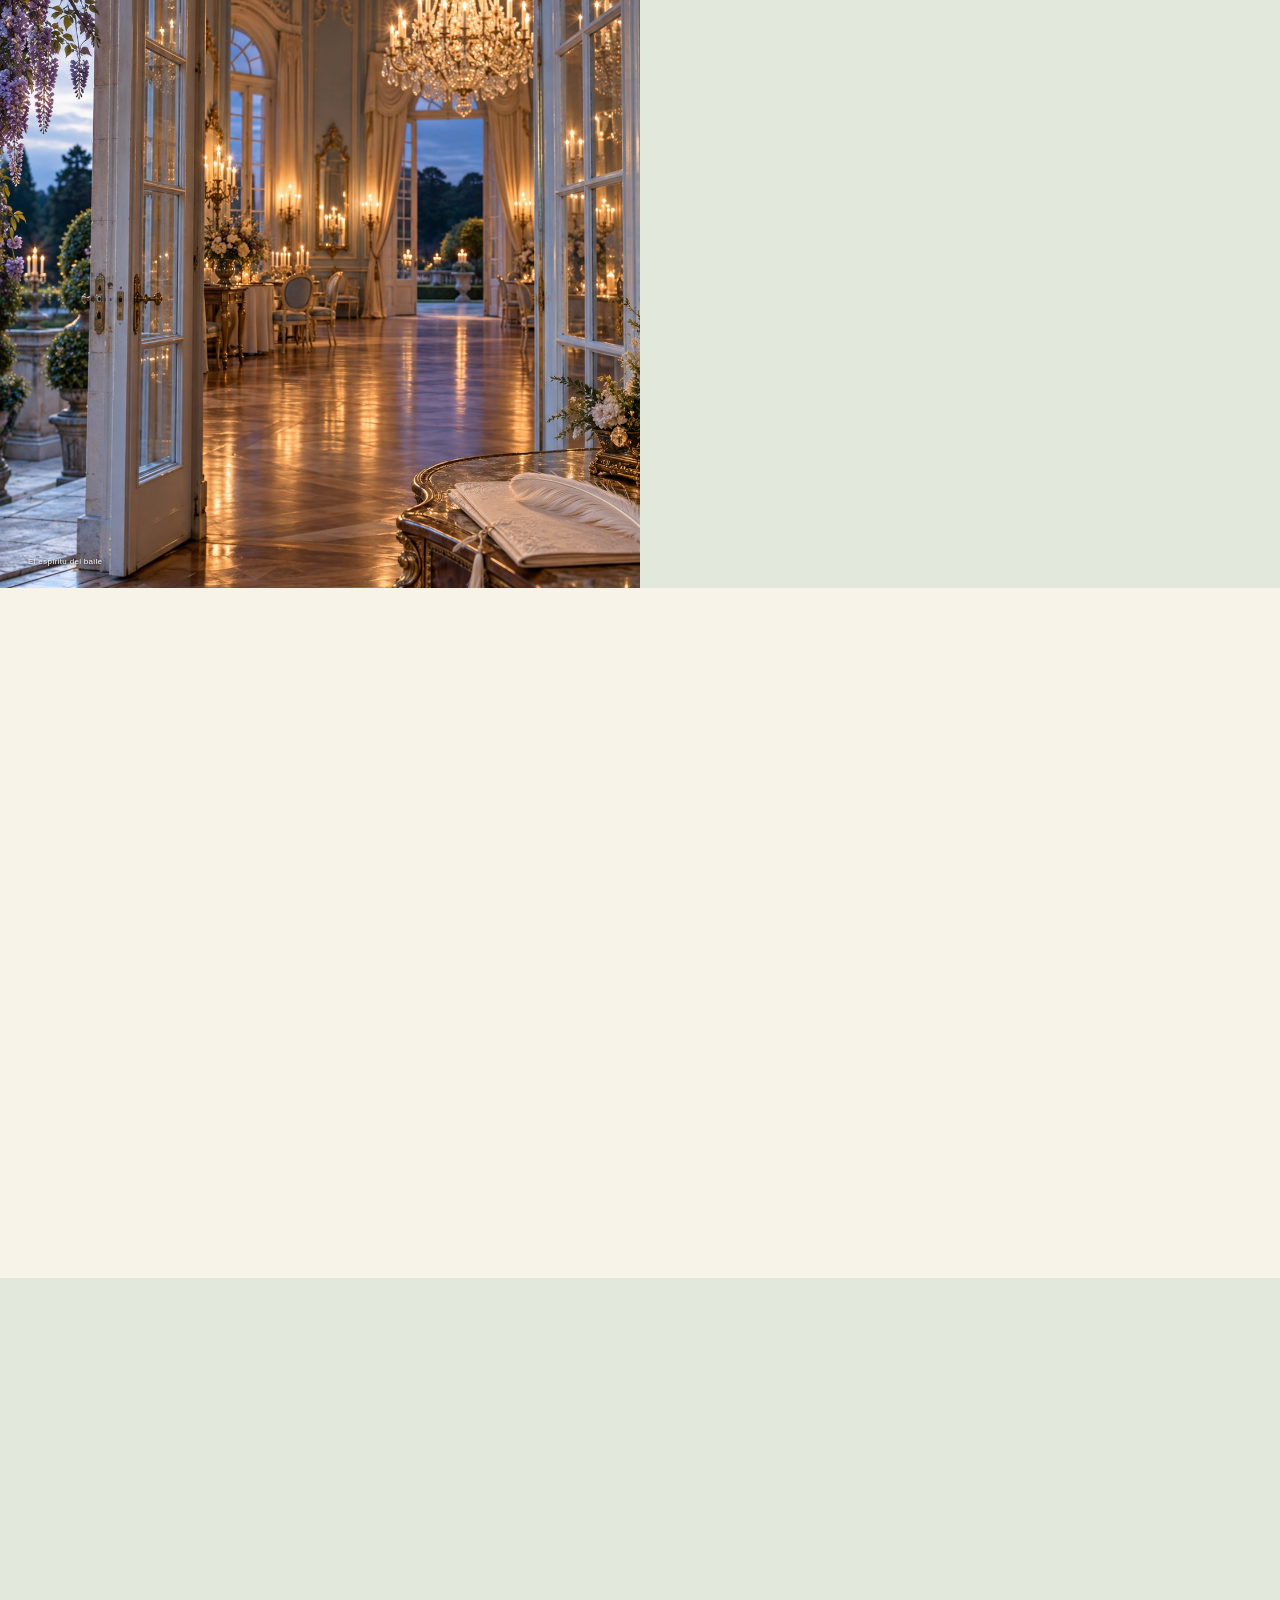
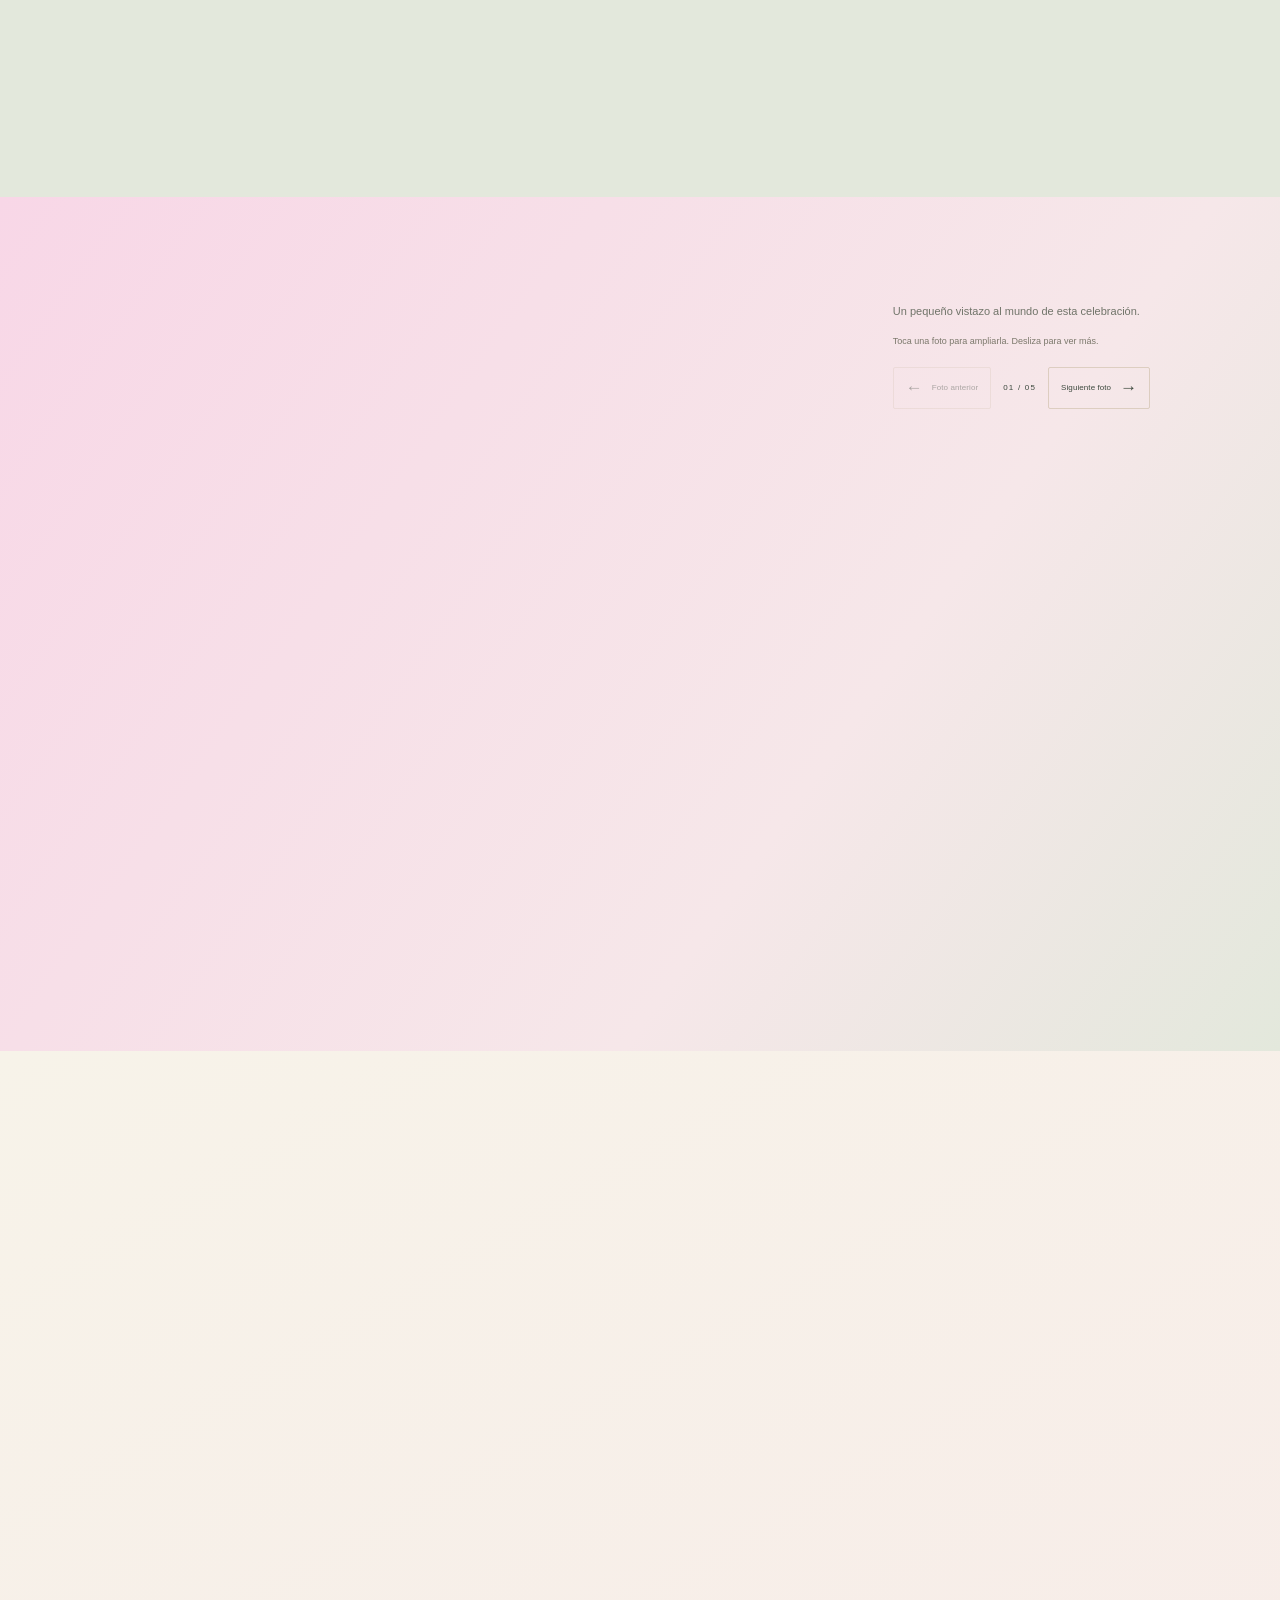
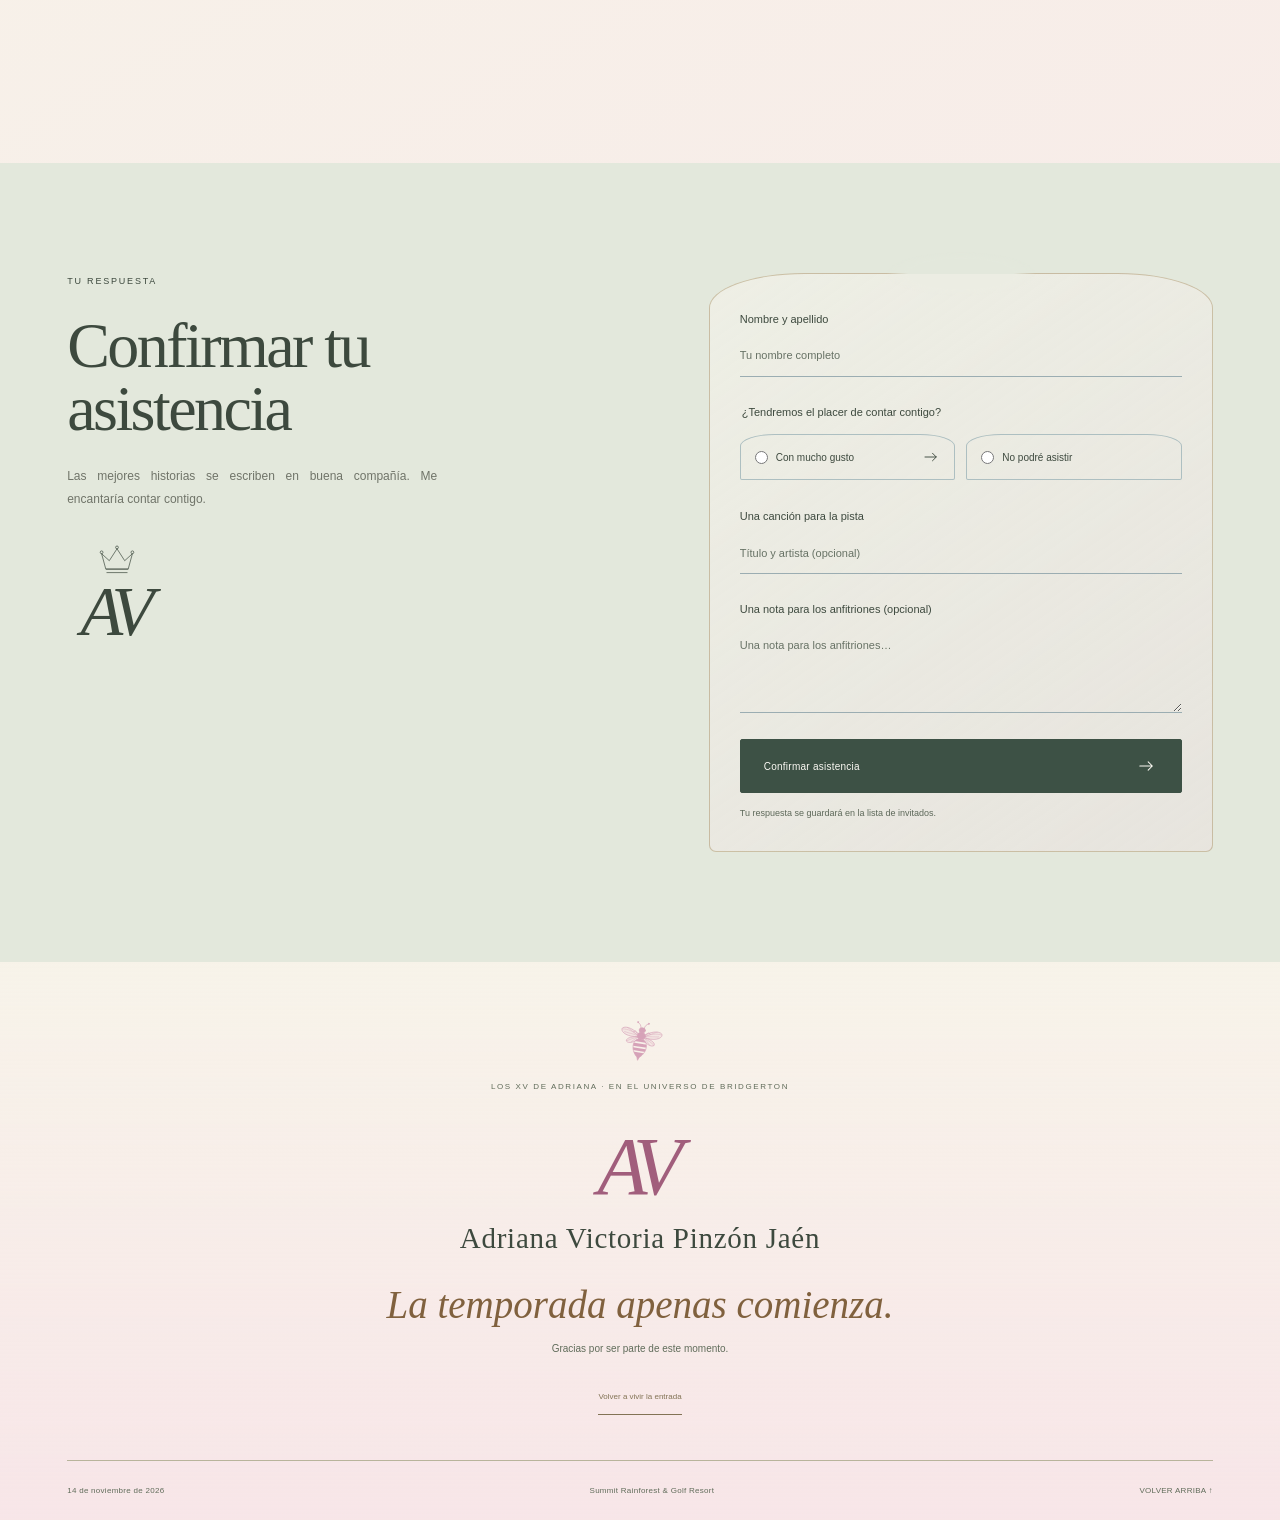
==== commit 89747c60: "datos" ====
--- a/index.html
+++ b/index.html
@@ -102,7 +102,7 @@
         </div>
         <!-- Carrusel: app.js añade aquí las demás fotos y los puntos -->
         <figure class="hero-figure" id="heroCarousel" role="region" aria-roledescription="carrusel" aria-label="Fotografías de portada">
-          <div class="hero-carousel" id="heroSlides" aria-live="off"><div class="hero-slide is-active"><img id="heroImage" src="assets/salon-regency.jpg" alt="Salón Regency iluminado por velas" fetchpriority="high" width="1122" height="1402"></div></div>
+          <div class="hero-carousel" id="heroSlides" aria-live="off"><div class="hero-slide is-active"><img id="heroImage" src="assets/fotos/principal.jpg" alt="Adriana Victoria con su vestido de quince años" fetchpriority="high" width="4543" height="6814"></div></div>
           <span class="photo-index" id="heroPhotoIndex" aria-hidden="true">I.</span>
           <div class="hero-carousel-controls" id="heroCarouselControls" hidden><div class="hero-carousel-dots" id="heroDots" role="group" aria-label="Elegir fotografía de portada"></div><button class="hero-carousel-pause" id="heroCarouselPause" type="button" aria-label="Pausar carrusel" aria-controls="heroSlides"><svg class="icon" aria-hidden="true"><use href="#i-pause"/></svg></button></div>
           <div class="debut-seal"><svg><use href="#i-diamond"/></svg><span data-text="heroSello"></span><i data-value="edad">15</i></div>
@@ -132,7 +132,7 @@
     <section class="story section-pad" id="historia" aria-labelledby="storyTitle">
       <figure class="story-photo portrait-figure reveal">
         <div class="portrait-frame" id="portraitFrame">
-          <img id="storyImage" src="assets/detalles-del-baile.jpg" alt="Detalles de ambientación de la celebración" loading="lazy" width="1536" height="1024">
+          <img id="storyImage" src="assets/fotos/_THL1383%201.jpg" alt="Retrato de Adriana Victoria Pinzón Jaén" loading="lazy" width="4543" height="6814">
           <!-- Se muestra mientras no haya foto de Adriana en configuracion.js -->
           <div class="portrait-placeholder" id="portraitPlaceholder"><svg aria-hidden="true"><use href="#i-crown"/></svg><span data-monogram>AV</span><small data-text="retratoEtiqueta"></small></div>
           <svg class="portrait-ornament" viewBox="0 0 400 500" preserveAspectRatio="none" aria-hidden="true"><path d="M21 87V49c0-16 12-28 29-28h80m-42 3c-4-27 36-25 31-1m-6 0c-22 22-24-15-5-11M270 21h80c17 0 29 12 29 28v38m-67-63c4-27-36-25-31-1m6 0c22 22 24-15 5-11M21 413v38c0 16 12 28 29 28h80m-42-3c-4 27 36 25 31 1m-6 0c-22-22-24 15-5 11M270 479h80c17 0 29-12 29-28v-38m-67 63c4 27-36 25-31 1m6 0c22-22 24 15 5 11M29 107v286m342-286v286M153 21h94m-94 458h94"/><path d="m190 21 10-10 10 10-10 10-10-10Zm0 458 10-10 10 10-10 10-10-10ZM21 240l10 10-10 10-10-10 10-10Zm358 0 10 10-10 10-10-10 10-10Z"/></svg>
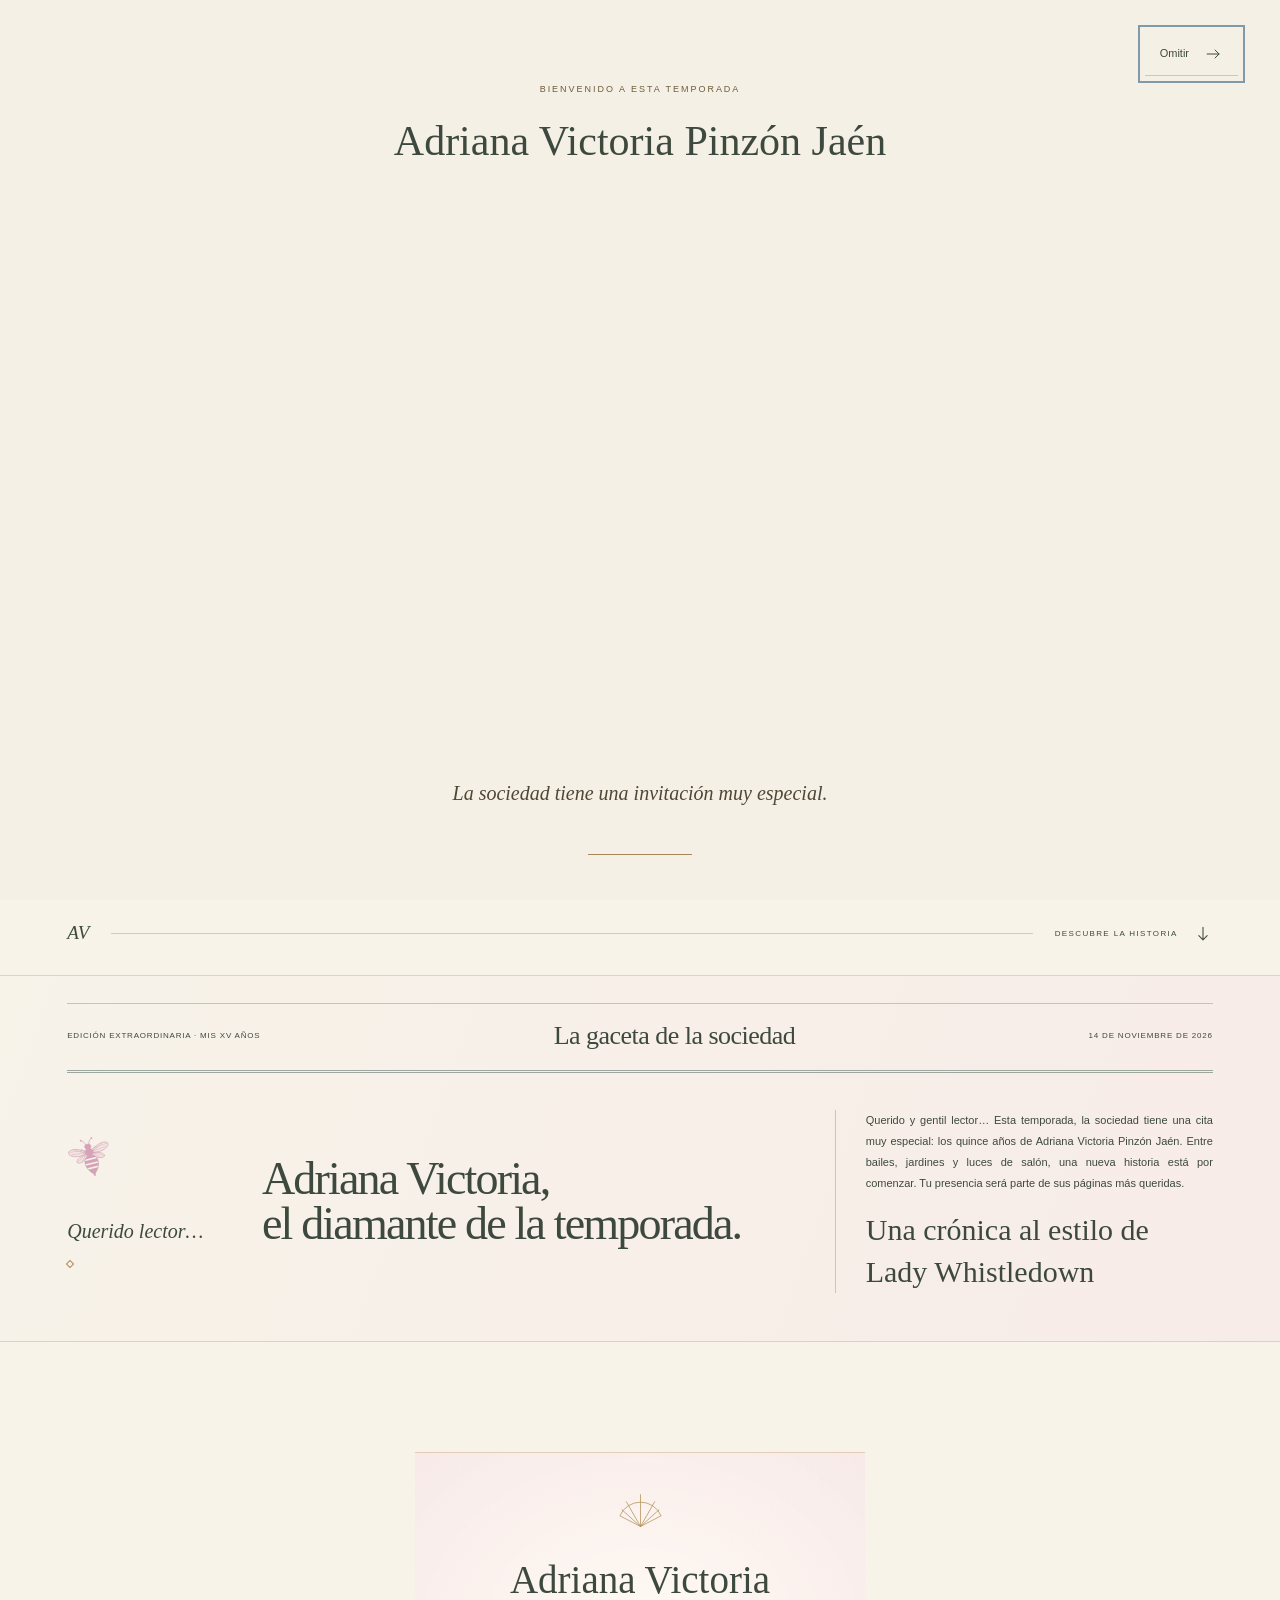
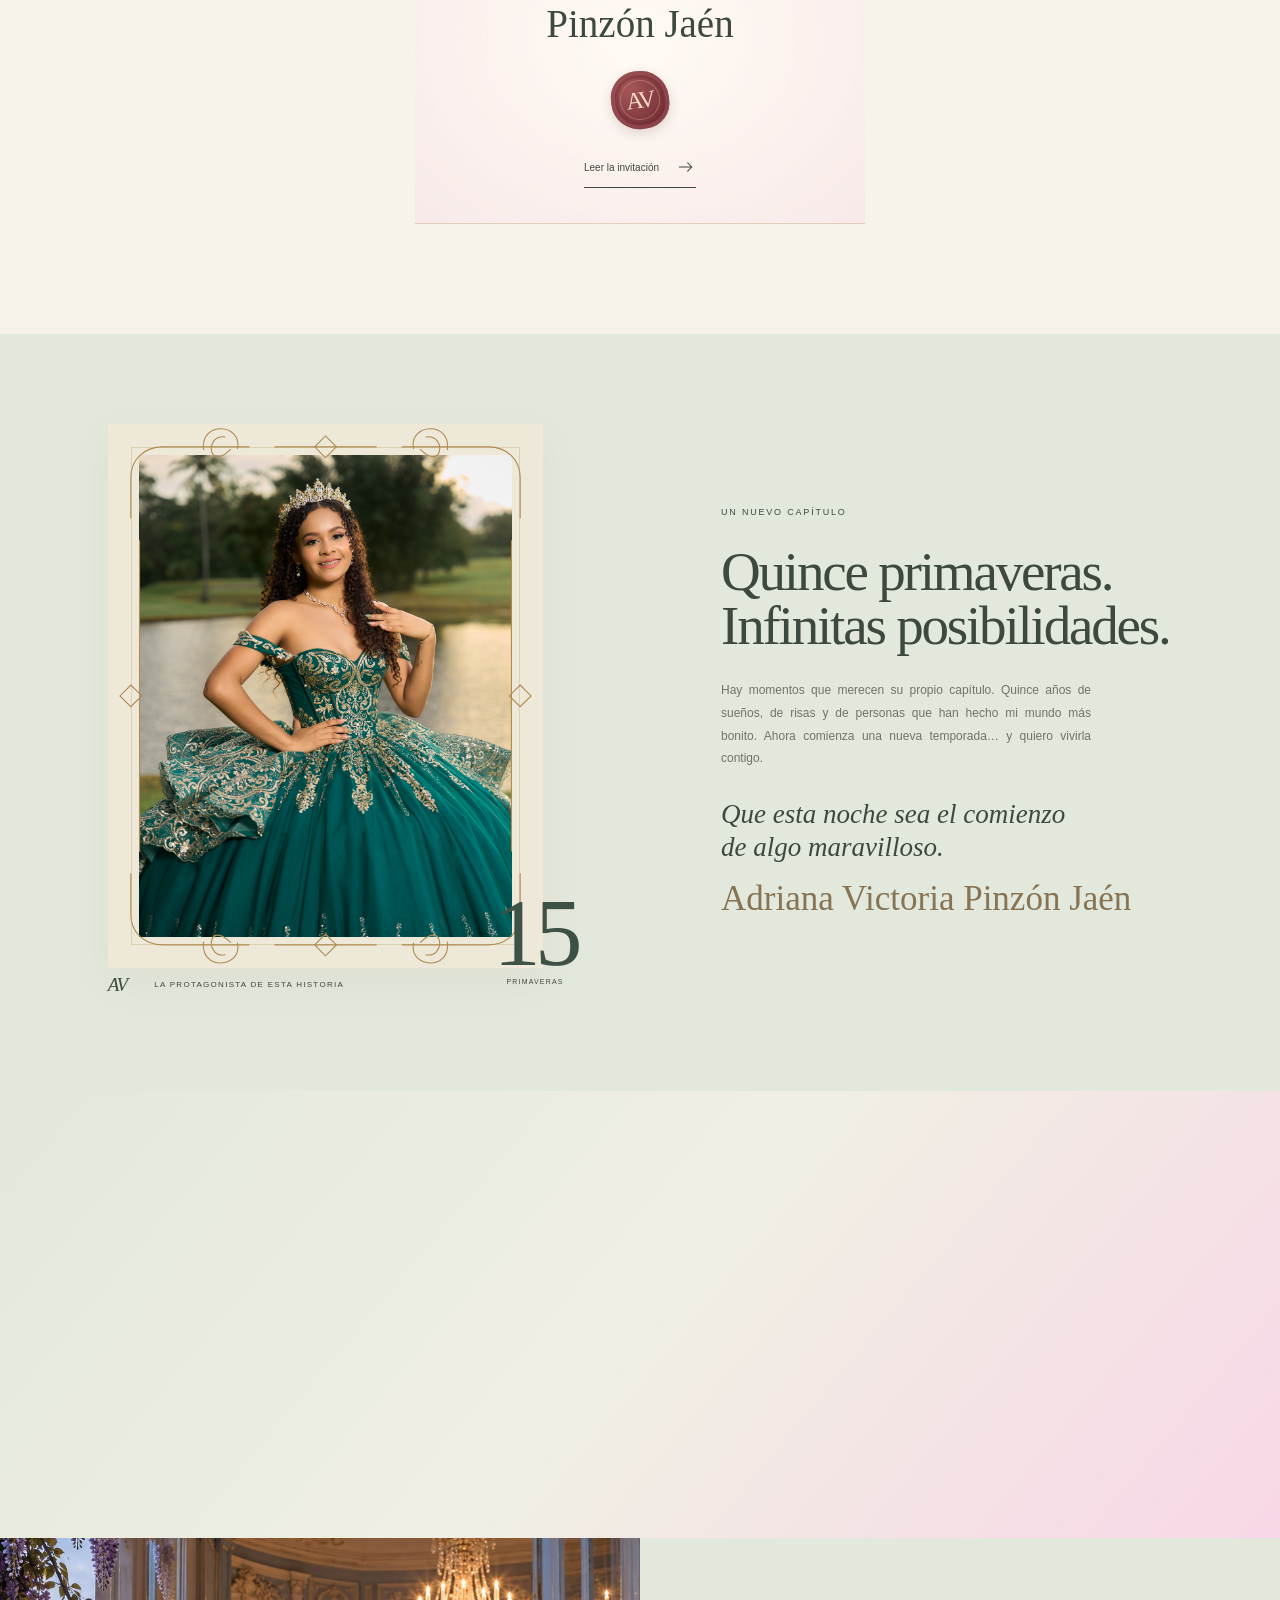
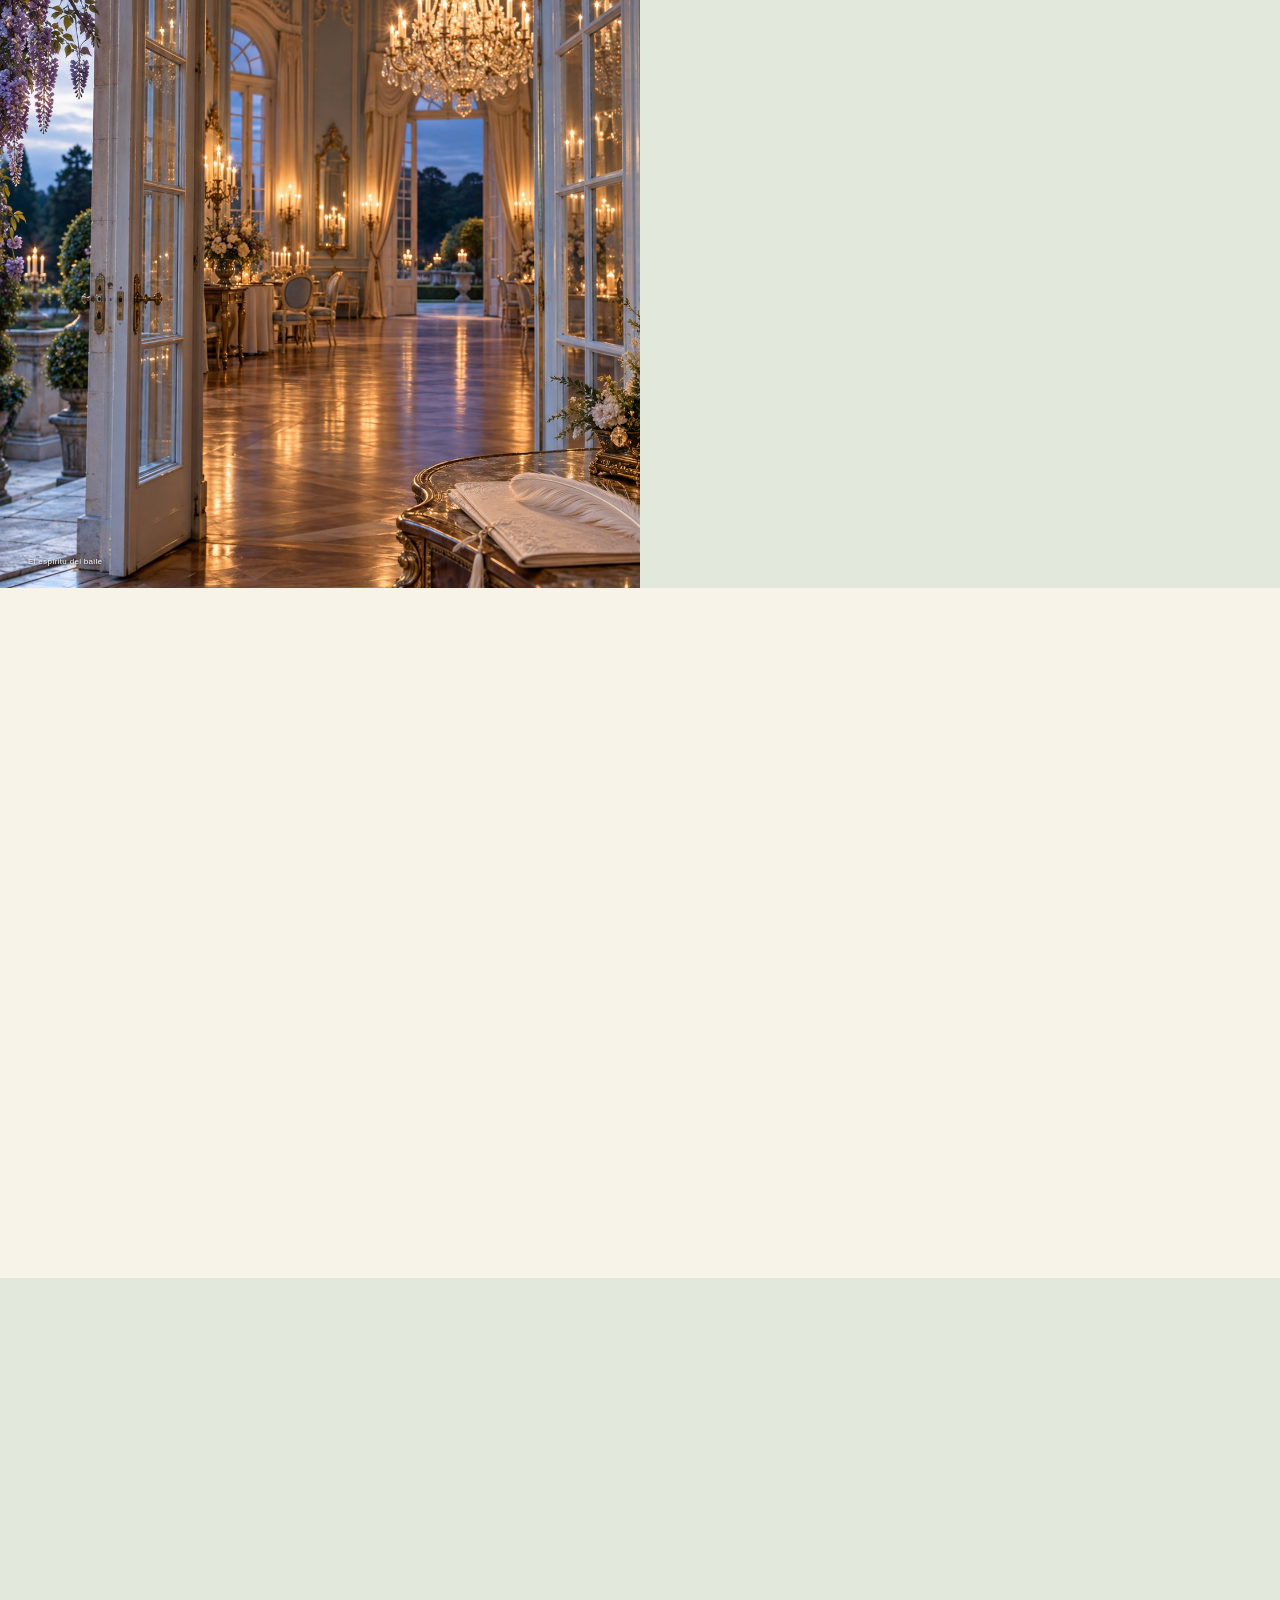
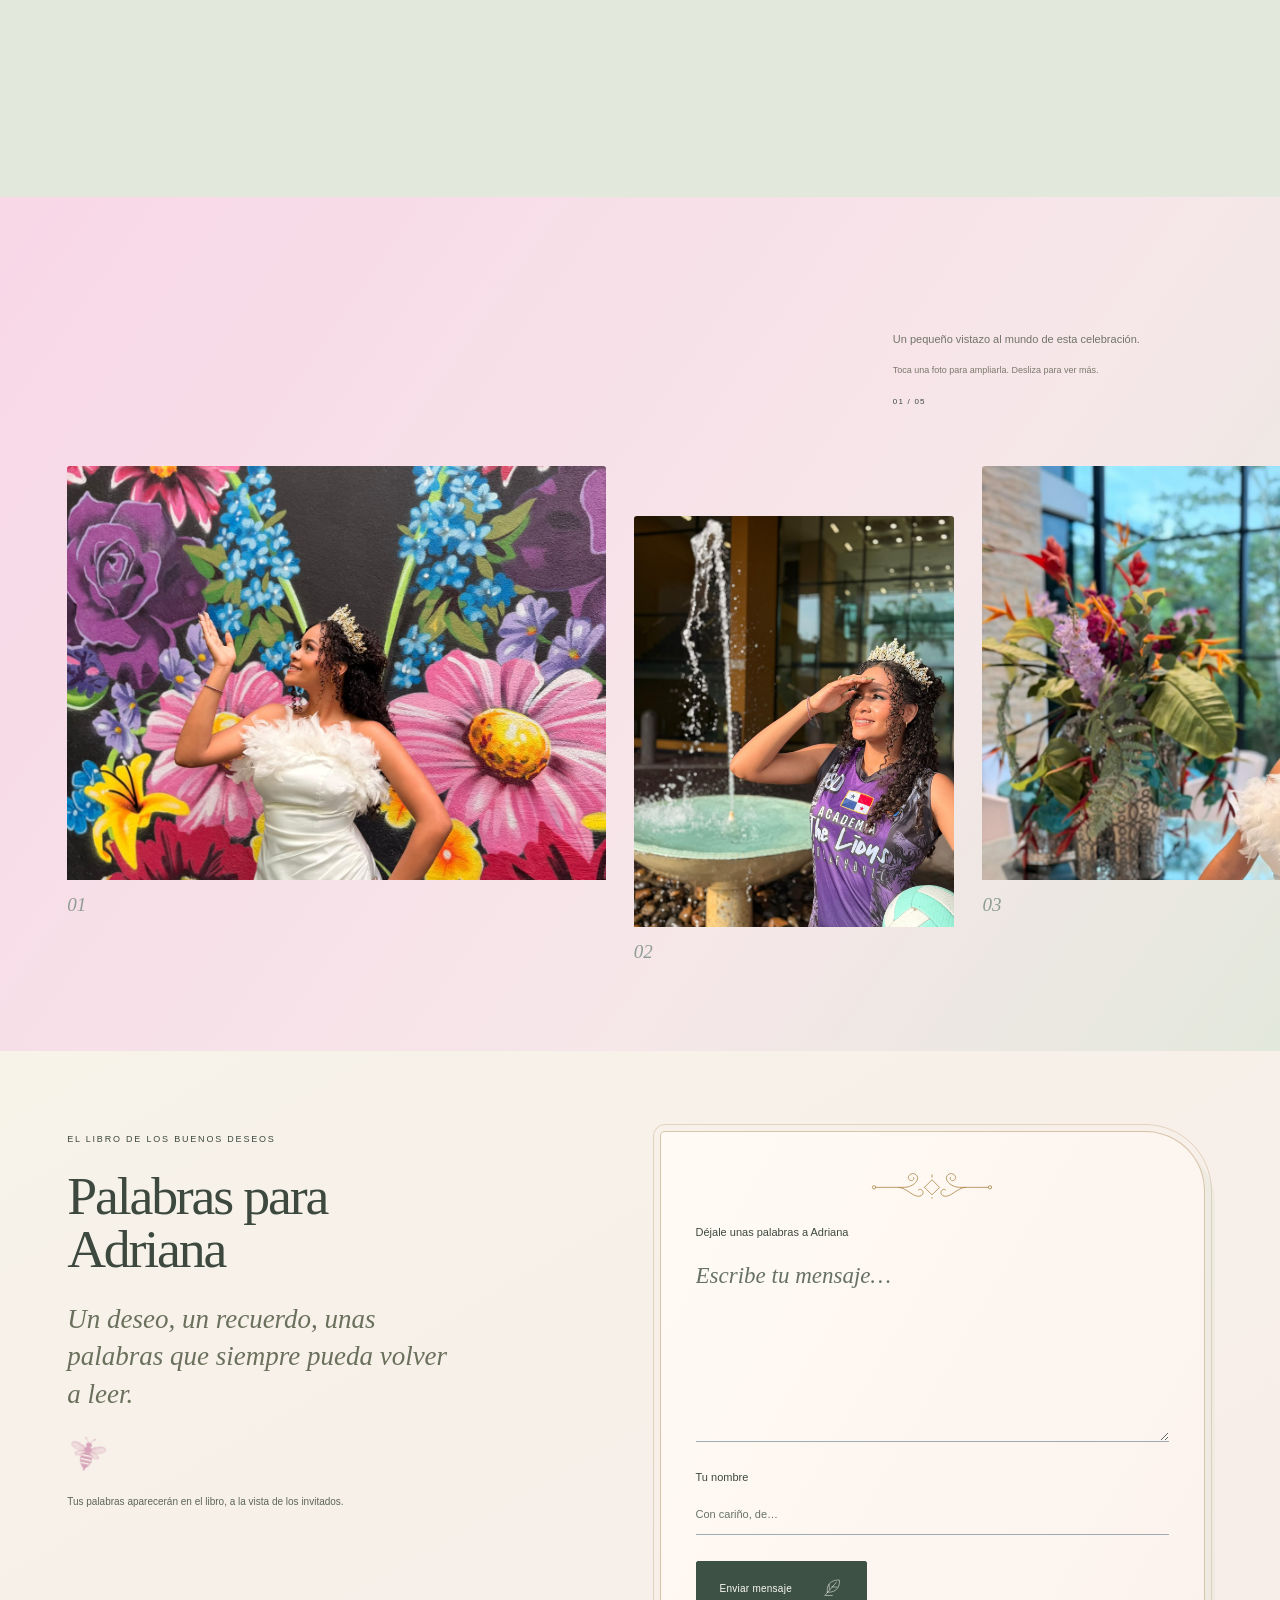
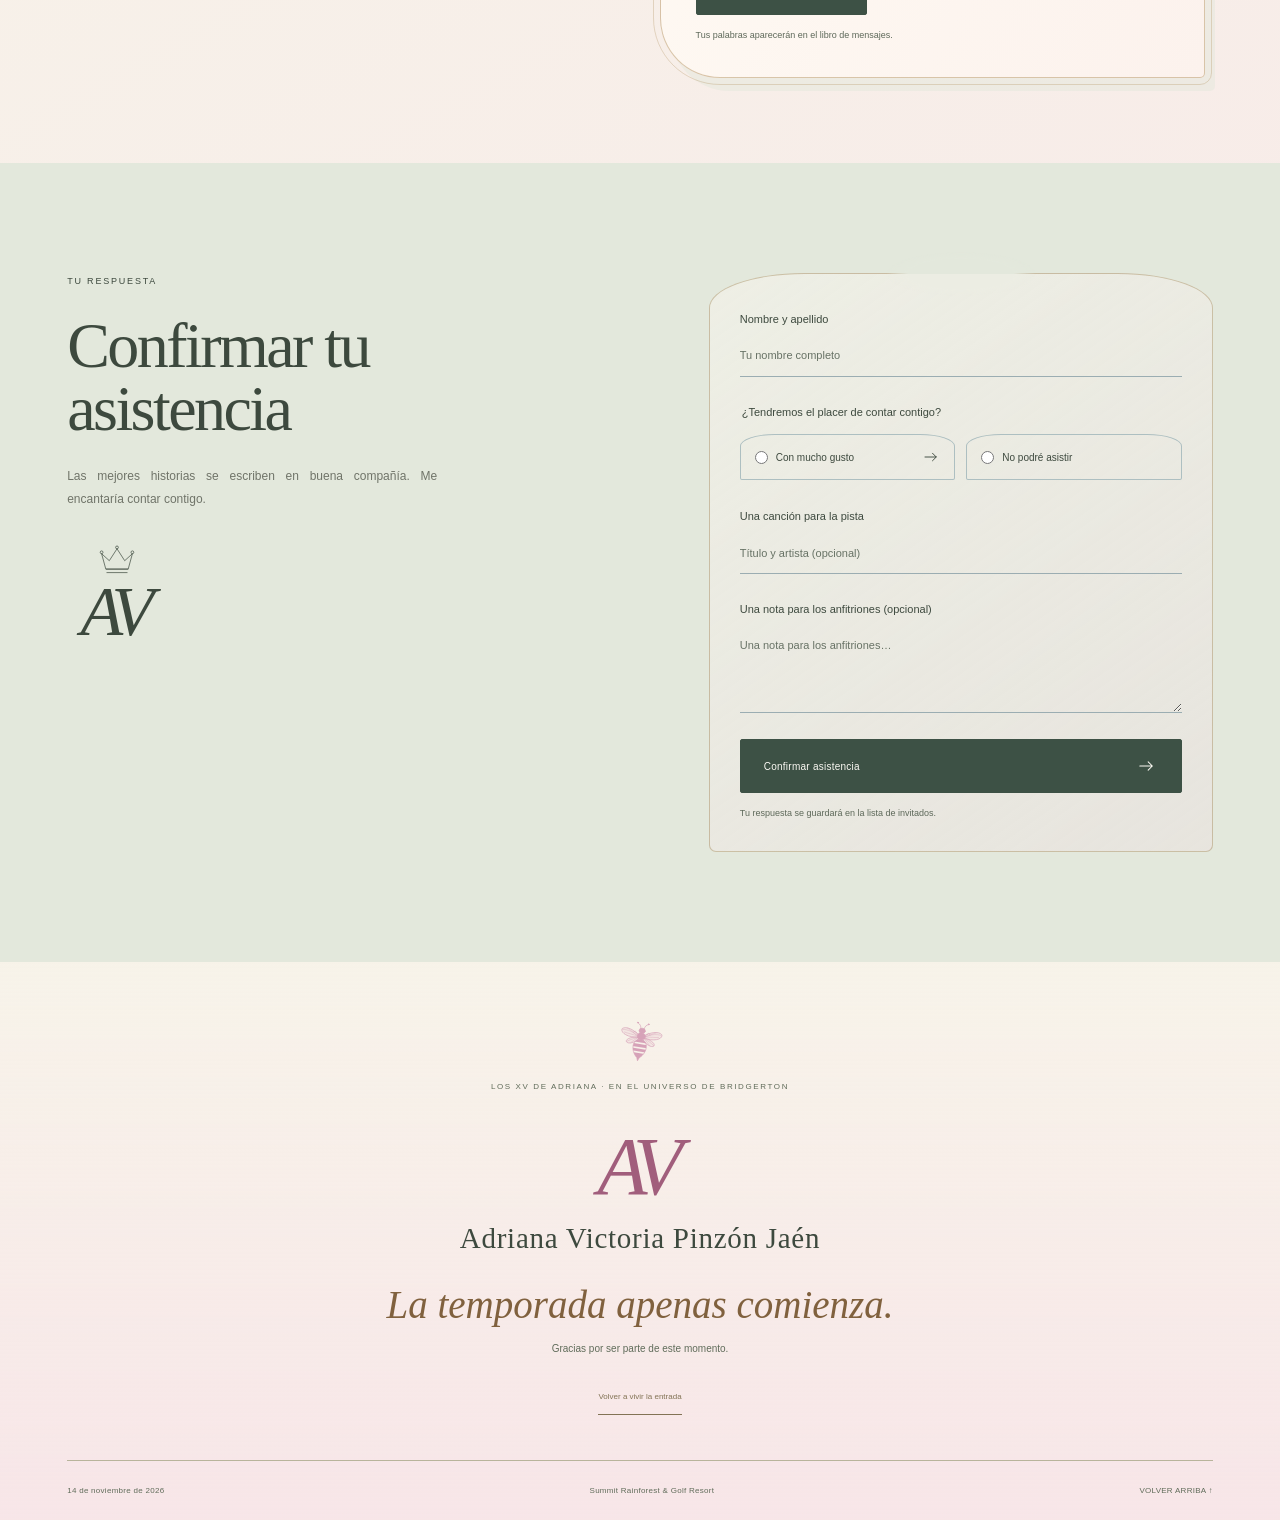
==== commit a9ec22fb: "nuevo carrusel" ====
--- a/index.html
+++ b/index.html
@@ -210,7 +210,7 @@
         <div class="gallery-intro">
           <p data-text="galeriaSubtitulo"></p>
           <p class="gallery-help" data-text="galeriaAyuda"></p>
-          <div class="gallery-controls" id="galleryControls"><button id="galleryPrev" aria-label="Foto anterior" title="Ver la fotografía anterior"><i aria-hidden="true">←</i><span data-text="galeriaAnterior">Foto anterior</span></button><span id="galleryCounter">01 / 02</span><button id="galleryNext" aria-label="Siguiente foto" title="Ver la siguiente fotografía"><span data-text="galeriaSiguiente">Siguiente foto</span><i aria-hidden="true">→</i></button></div>
+          <div class="gallery-controls" id="galleryControls"><span id="galleryCounter">01 / 02</span></div>
         </div>
       </div>
       <div class="gallery-track" id="galleryTrack"></div>
--- a/estilos.css
+++ b/estilos.css
@@ -213,8 +213,6 @@
 .gallery-header h2{font-size:clamp(44px,4.3vw,65px);margin-top:18px}
 .gallery-intro{width:250px;font-size:11px;color:var(--muted)}
 .gallery-controls{display:flex;align-items:center;gap:22px;margin-top:28px;color:var(--ink)}
-.gallery-controls button{border:1px solid #a3b0a7;width:42px;height:42px;border-radius:50%;font-size:19px;transition:background .25s}
-.gallery-controls button:hover{background:#e2e6dc}
 .gallery-controls span{font-size:9px;letter-spacing:.15em}
 .gallery-track{display:flex;gap:28px;overflow-x:auto;padding:12px var(--gutter) 20px;scroll-snap-type:x mandatory;scrollbar-width:thin;scrollbar-color:#9aa8a0 #e6dcd4;overscroll-behavior-x:contain}
 .gallery-photo{flex:0 0 47%;scroll-snap-align:center;min-width:0}
@@ -515,7 +513,6 @@
   .gallery-intro{width:auto;margin-top:22px;display:flex;gap:15px;align-items:flex-end;justify-content:space-between}
   .gallery-intro>p{font-size:10px;max-width:190px}
   .gallery-controls{margin:0;gap:11px}
-  .gallery-controls button{height:32px;width:32px;font-size:17px}
   .gallery-controls span{display:none}
   .gallery-track{gap:18px;padding-bottom:17px}
   .gallery-photo{flex-basis:83%}
--- a/experiencia.css
+++ b/experiencia.css
@@ -148,10 +148,6 @@
 .gallery-intro{width:320px}
 .gallery-help{font-size:9px;margin-top:14px;line-height:1.6;color:#7b786b}
 .gallery-controls{gap:12px;margin-top:18px}
-.gallery-controls button{width:auto;height:auto;min-height:42px;min-width:44px;display:flex;align-items:center;gap:9px;padding:8px 12px;border-radius:2px;border-color:#b09d7759;font-size:10px}
-.gallery-controls button span{font-size:8px;letter-spacing:.01em}
-.gallery-controls button i{font-style:normal;font-size:17px;line-height:1}
-.gallery-controls button:hover{background:#f7f1e4}
 .gallery-controls>span{font-size:8px;white-space:nowrap}
 .gallery-photo>button{position:relative}
 .gallery-photo>button::after,.hero-carousel::after{content:'';position:absolute;inset:10px;border:1px solid #c6a463;box-shadow:inset 0 0 0 3px #efdca02e;pointer-events:none;opacity:0;transition:opacity .5s;z-index:2}
@@ -275,8 +271,6 @@
   .gallery-help{margin-top:9px;font-size:9px}
   .gallery-controls{justify-content:flex-end;margin-top:16px;gap:13px}
   .gallery-controls>span{display:block;letter-spacing:.03em}
-  .gallery-controls button{min-height:41px;min-width:44px;padding:6px 10px}
-  .gallery-controls button span{display:inline;font-size:8px}
   /* Invitación y carta */
   .letter-petals{width:43px;height:34px}
   /* Pie de página */
--- a/adriana.css
+++ b/adriana.css
@@ -282,8 +282,6 @@
   .gallery-header h2{font-size:46px}
   .gallery-intro>p,.gallery-help{font-size:13px;line-height:1.7}
   .gallery-controls{gap:9px;justify-content:space-between}
-  .gallery-controls button{height:auto;min-height:46px;min-width:44px;padding:8px 10px}
-  .gallery-controls button span{font-size:11px}
   .gallery-controls>span{font-size:10px;letter-spacing:0}
   .gallery-photo figcaption{font-size:12px;line-height:1.6}
   .gallery-photo{flex-basis:87%}
@@ -353,8 +351,6 @@
   .hero-subtitle{font-size:32px}
   /* La celebración, álbum, confirmación y libro de mensajes */
   .celebration h2{font-size:37px}
-  .gallery-controls button{padding:7px}
-  .gallery-controls button span{font-size:10px}
   .rsvp-form-wrap,.private-letter{padding-left:17px;padding-right:17px}
   .message-book-heading h2{font-size:43px}
 }
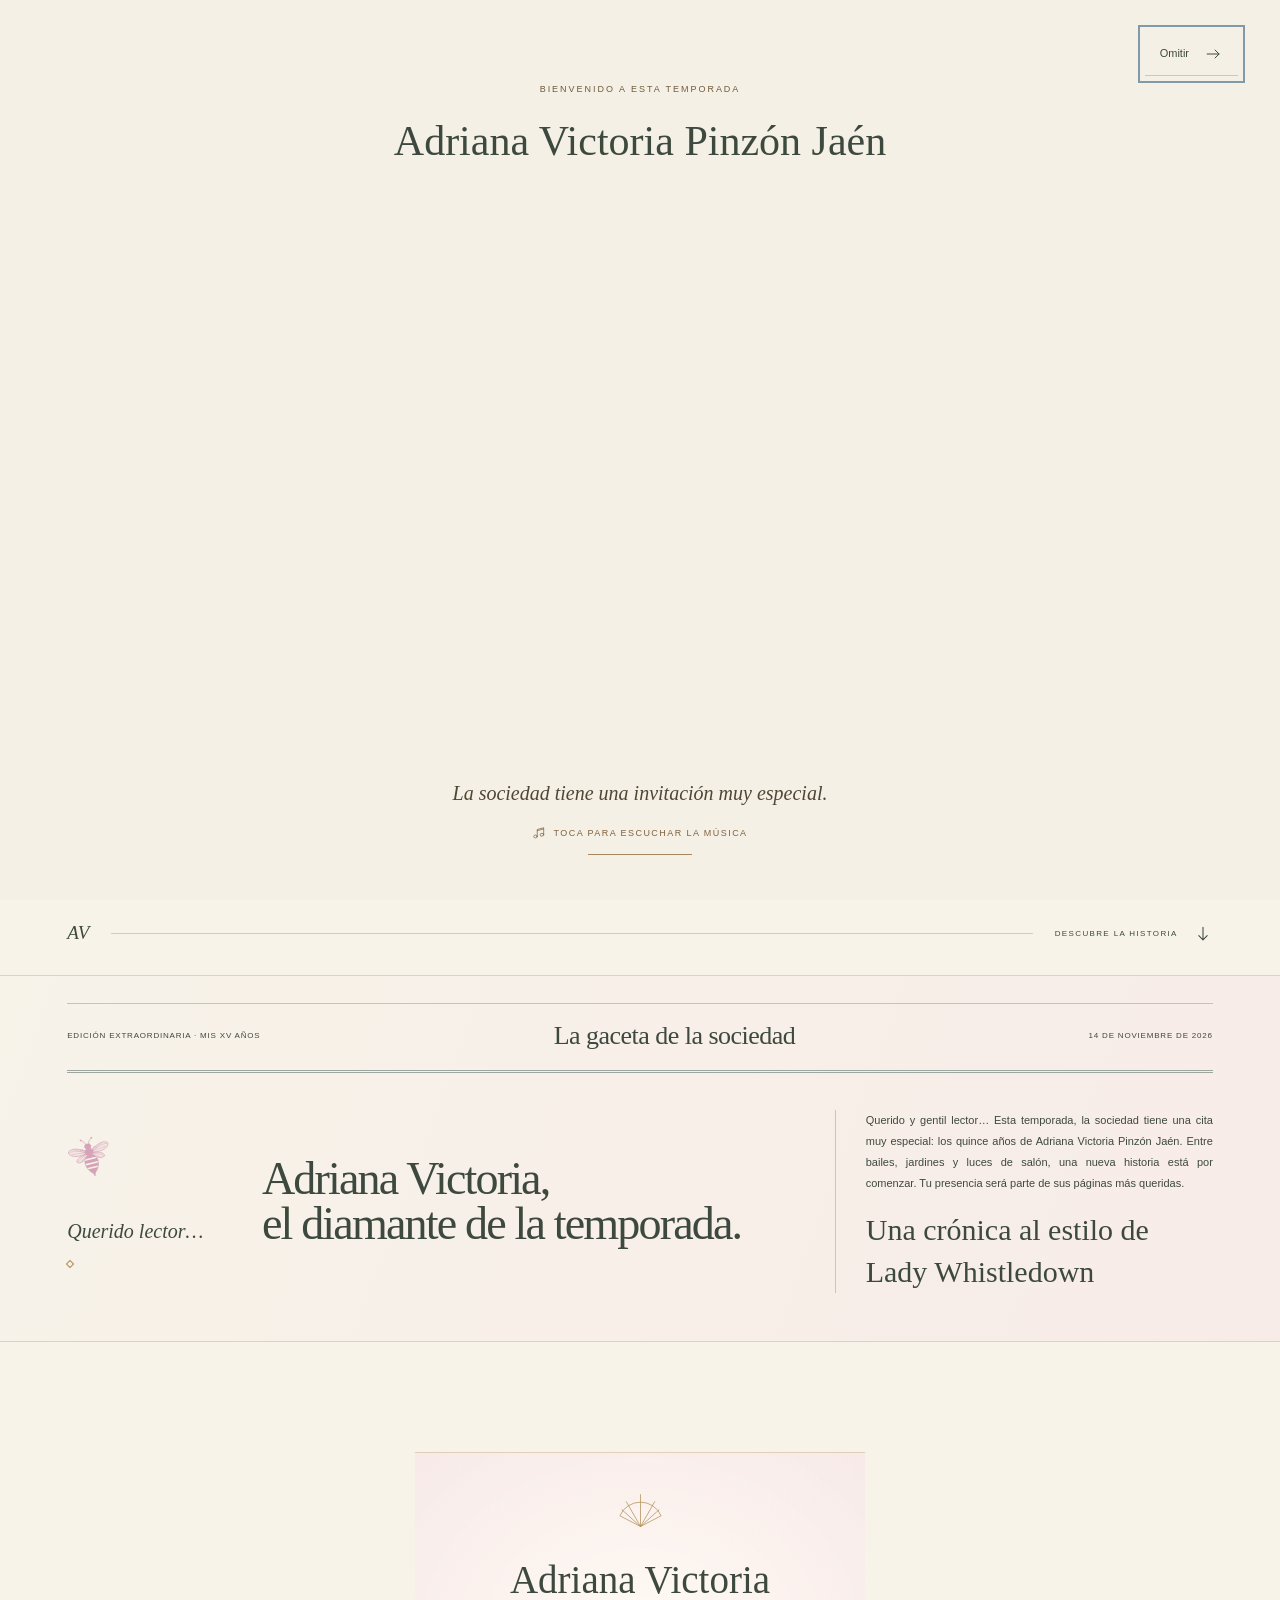
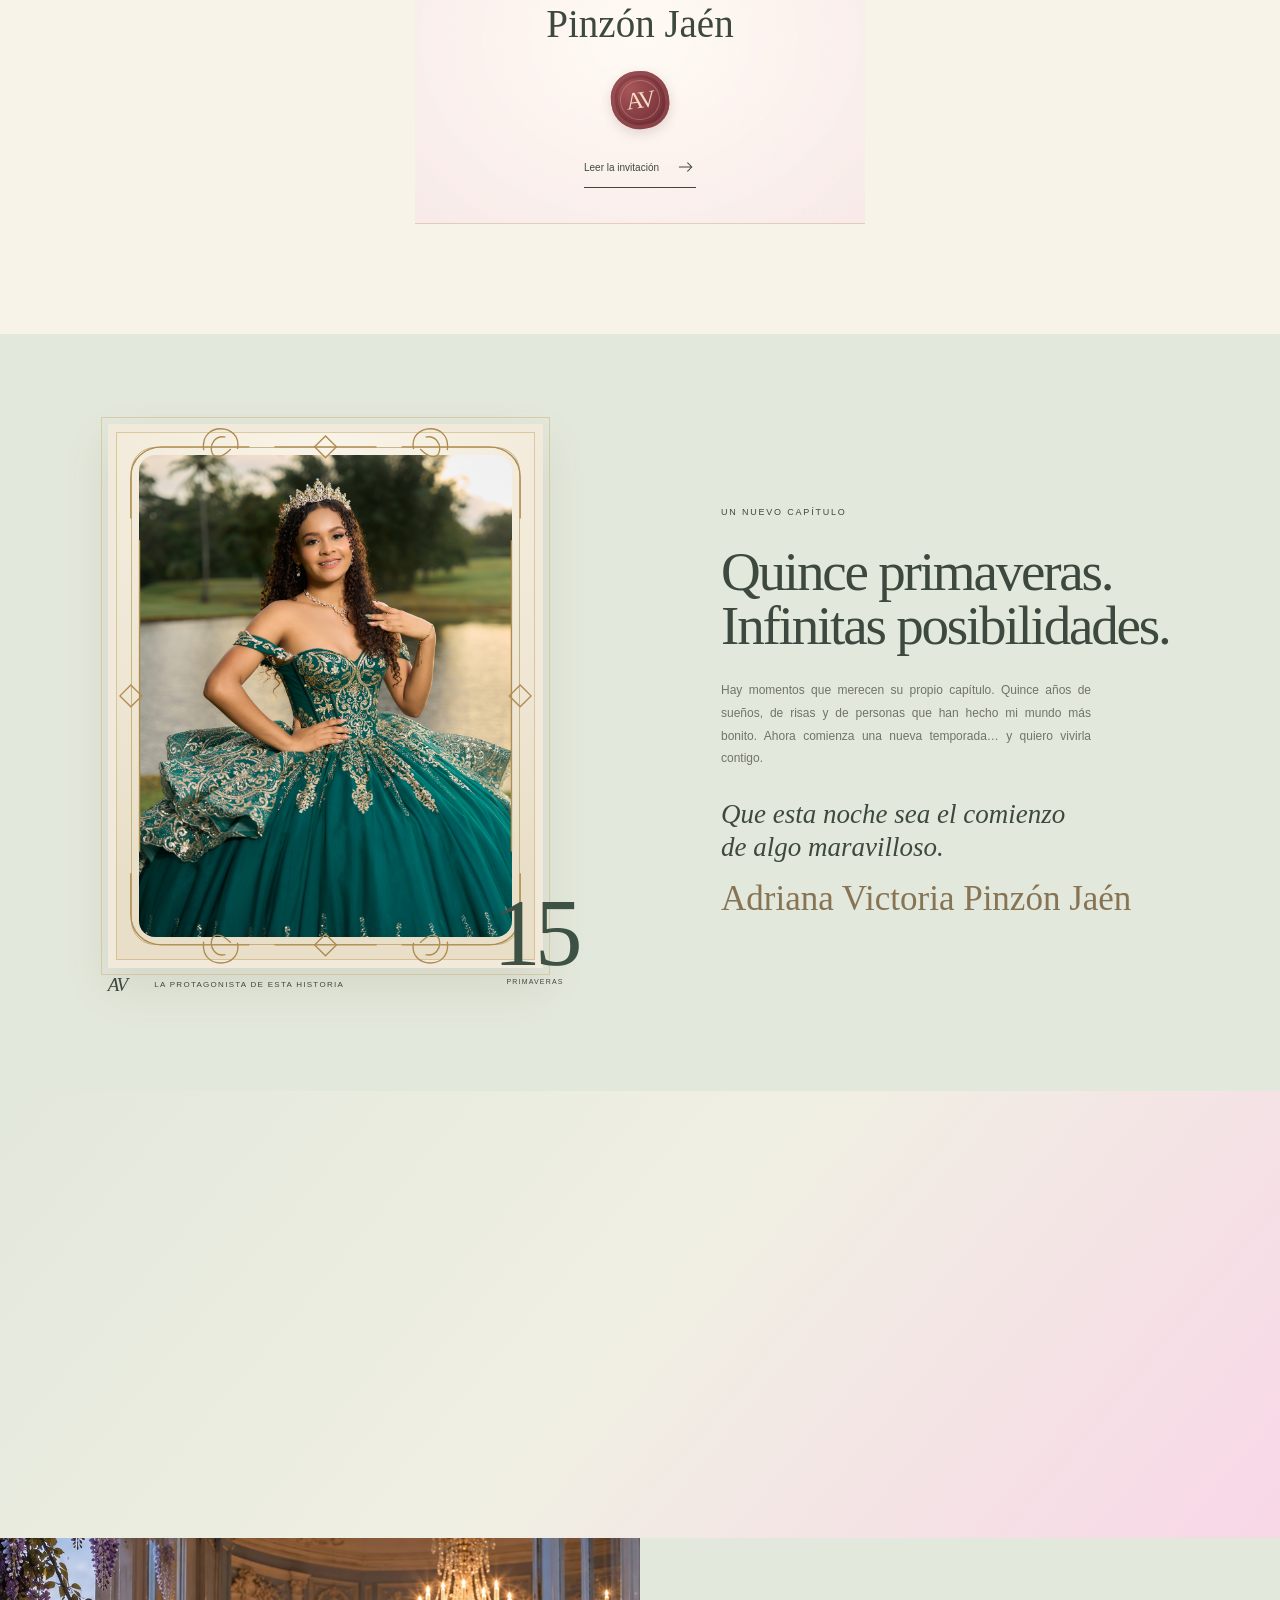
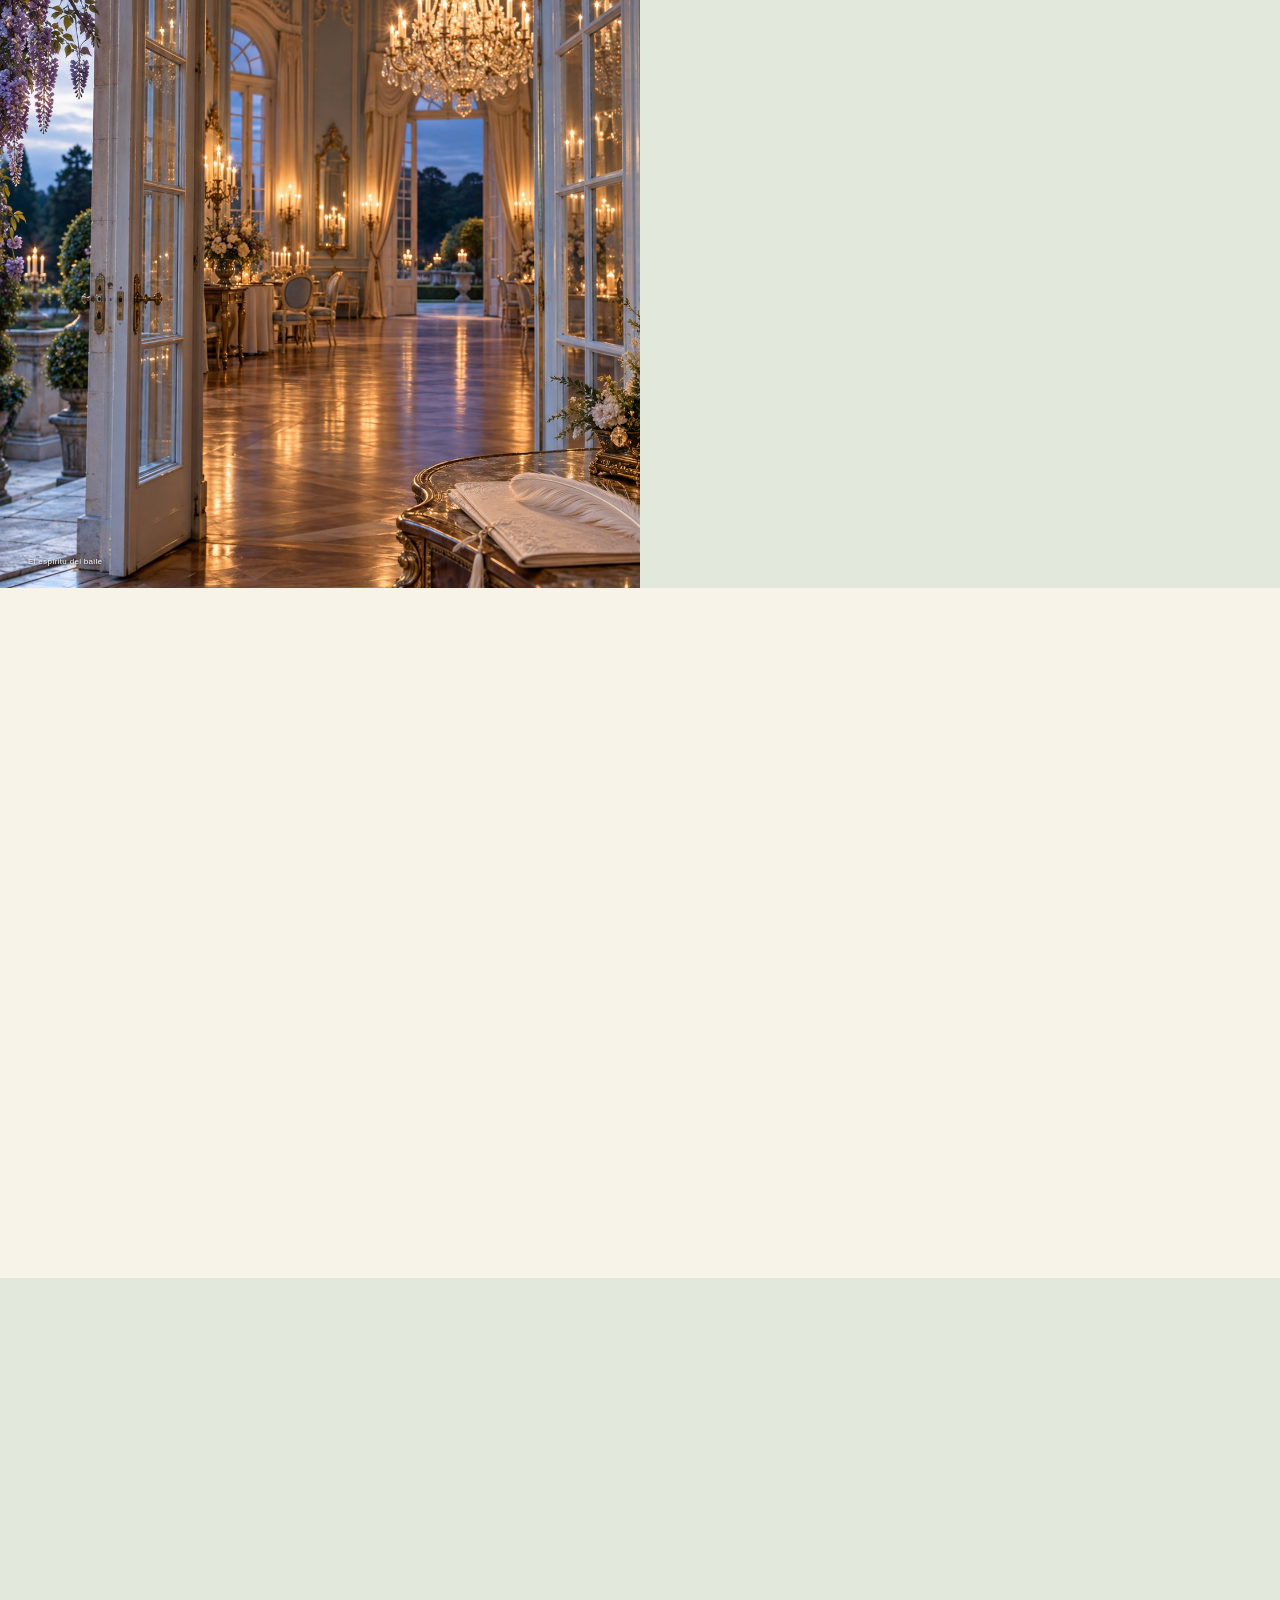
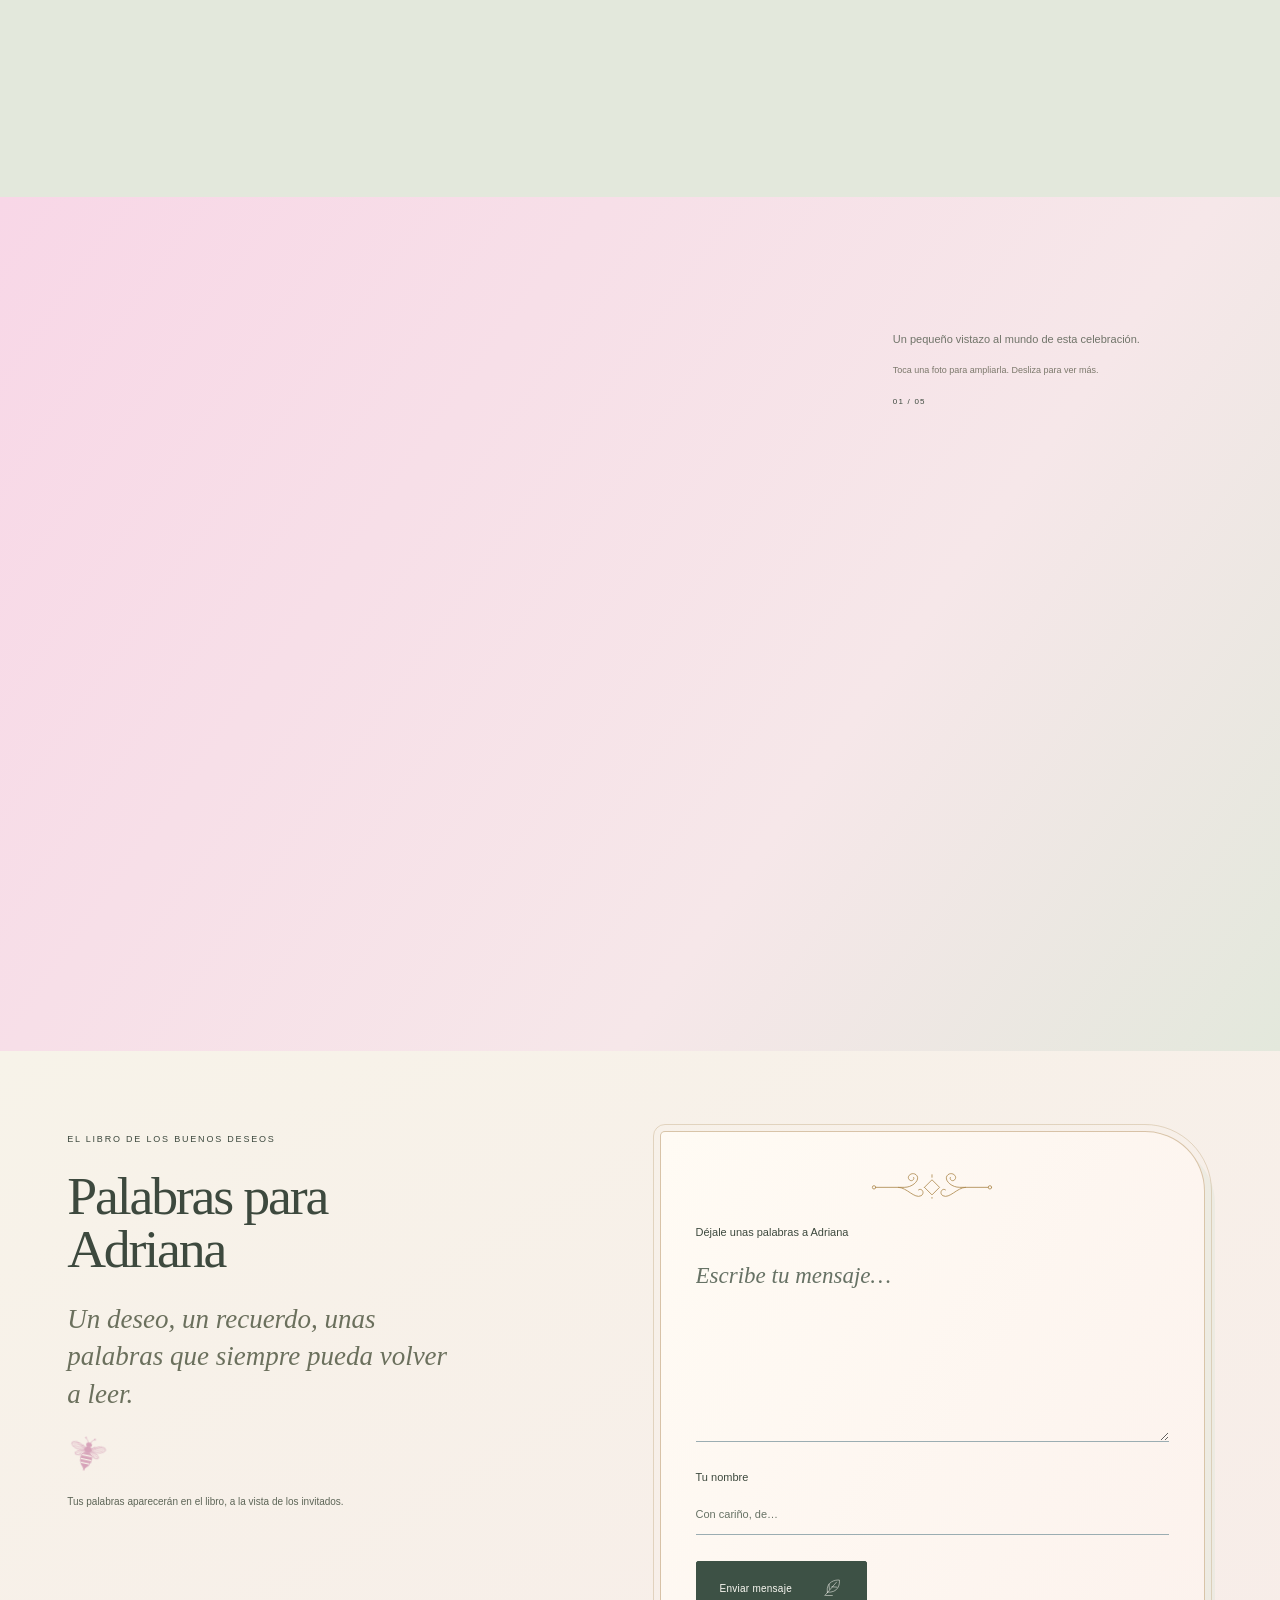
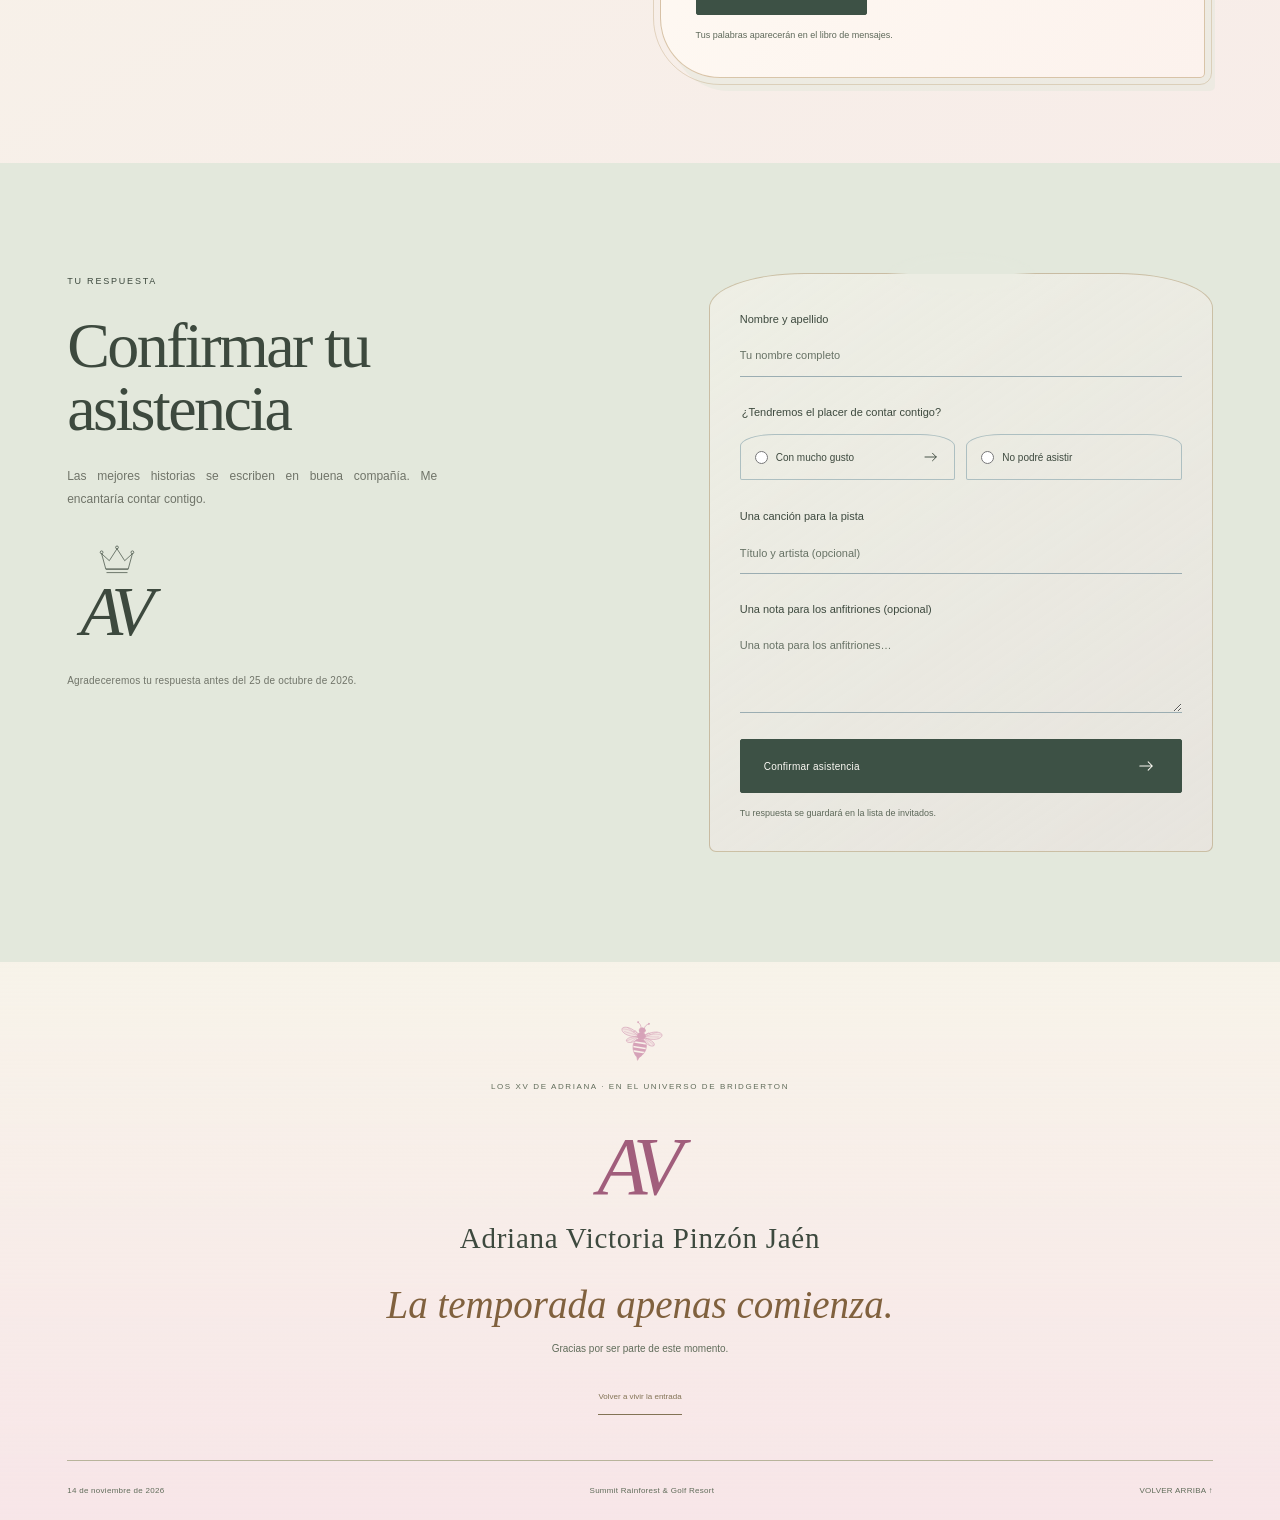
==== commit cdb91c80: "fechas" ====
--- a/index.html
+++ b/index.html
@@ -81,6 +81,7 @@
         </div>
       </div>
       <p class="arrival-caption" id="arrivalStatus" role="status" data-text="entradaPalacio"></p>
+      <p class="arrival-music music-hint-text"><svg class="icon" aria-hidden="true"><use href="#i-music"/></svg><span data-text="musicaAviso"></span></p>
       <div class="arrival-progress" aria-hidden="true"><i></i></div>
     </dialog>
 
@@ -307,7 +308,8 @@
   </footer>
 
   <!-- ===== Música de fondo y avisos ===== -->
-  <button class="music-toggle" id="musicToggle" aria-label="Escuchar la velada" aria-pressed="false"><svg class="icon"><use href="#i-music"/></svg><span data-text="musica"></span><i></i></button>
+  <!-- Botón de música; su aviso "Toca para escuchar" se ve hasta que suena (el teléfono exige un toque). -->
+  <button class="music-toggle" id="musicToggle" aria-label="Escuchar la velada" aria-pressed="false"><svg class="icon"><use href="#i-music"/></svg><span data-text="musica"></span><i></i><small class="music-hint music-hint-text" data-text="musicaAviso"></small></button>
   <audio id="eventAudio" src="Audio.mp3" loop preload="auto"></audio>
   <div class="toast" id="toast" role="status" aria-live="polite"></div>
 
--- a/estilos.css
+++ b/estilos.css
@@ -214,12 +214,14 @@
 .gallery-intro{width:250px;font-size:11px;color:var(--muted)}
 .gallery-controls{display:flex;align-items:center;gap:22px;margin-top:28px;color:var(--ink)}
 .gallery-controls span{font-size:9px;letter-spacing:.15em}
-.gallery-track{display:flex;gap:28px;overflow-x:auto;padding:12px var(--gutter) 20px;scroll-snap-type:x mandatory;scrollbar-width:thin;scrollbar-color:#9aa8a0 #e6dcd4;overscroll-behavior-x:contain}
+.gallery-track{display:flex;gap:28px;overflow-x:auto;padding:12px var(--gutter) 20px;scroll-snap-type:x mandatory;scrollbar-width:none;overscroll-behavior-x:contain}
+/* El álbum se mueve solo o deslizando: sin barra de desplazamiento visible. */
+.gallery-track::-webkit-scrollbar{display:none}
 .gallery-photo{flex:0 0 47%;scroll-snap-align:center;min-width:0}
-.gallery-photo:nth-child(even){flex-basis:28%;padding-top:50px}
+.gallery-photo.is-alt{flex-basis:28%;padding-top:50px}
 .gallery-photo>button{width:100%;display:block;overflow:hidden;padding:0}
 .gallery-photo img{aspect-ratio:1.3;object-fit:cover;transition:transform .7s}
-.gallery-photo:nth-child(even) img{aspect-ratio:.78}
+.gallery-photo.is-alt img{aspect-ratio:.78}
 .gallery-photo>button:hover img{transform:scale(1.025)}
 .gallery-photo figcaption{display:flex;gap:20px;font-size:10px;margin-top:15px}
 .gallery-photo figcaption>span:first-child{font-family:var(--serif);font-style:italic;font-size:19px;line-height:1;color:#8f9c95}
@@ -348,7 +350,7 @@
   /* Confirmación y álbum */
   .rsvp{gap:8%}
   .gallery-photo{flex-basis:55%}
-  .gallery-photo:nth-child(even){flex-basis:32%}
+  .gallery-photo.is-alt{flex-basis:32%}
 }
 
 /* Tablet (hasta 850 px) */
@@ -516,10 +518,10 @@
   .gallery-controls span{display:none}
   .gallery-track{gap:18px;padding-bottom:17px}
   .gallery-photo{flex-basis:83%}
-  .gallery-photo:nth-child(even){flex-basis:63%;padding-top:29px}
+  .gallery-photo.is-alt{flex-basis:63%;padding-top:29px}
   .gallery-photo img{aspect-ratio:1.07}
   .gallery-photo figcaption{font-size:9px;gap:12px}
-  .gallery-photo:nth-child(even) img{aspect-ratio:.77}
+  .gallery-photo.is-alt img{aspect-ratio:.77}
   .gallery-section{padding-bottom:42px}
   /* Confirmación de asistencia */
   .rsvp{grid-template-columns:1fr;gap:35px;padding-top:58px;padding-bottom:58px}
--- a/experiencia.css
+++ b/experiencia.css
@@ -151,7 +151,6 @@
 .gallery-controls>span{font-size:8px;white-space:nowrap}
 .gallery-photo>button{position:relative}
 .gallery-photo>button::after,.hero-carousel::after{content:'';position:absolute;inset:10px;border:1px solid #c6a463;box-shadow:inset 0 0 0 3px #efdca02e;pointer-events:none;opacity:0;transition:opacity .5s;z-index:2}
-.gallery-photo>button:hover::after,.gallery-photo>button:focus-visible::after,.hero-carousel:hover::after{opacity:1}
 .gallery-photo{transition:opacity 1.2s,transform 1.2s}
 .gallery-photo>button:hover img{transform:scale(1.025)}
 
--- a/adriana.css
+++ b/adriana.css
@@ -285,7 +285,7 @@
   .gallery-controls>span{font-size:10px;letter-spacing:0}
   .gallery-photo figcaption{font-size:12px;line-height:1.6}
   .gallery-photo{flex-basis:87%}
-  .gallery-photo:nth-child(even){flex-basis:78%;padding-top:22px}
+  .gallery-photo.is-alt{flex-basis:78%;padding-top:22px}
   /* Confirmación de asistencia */
   .rsvp-intro h2{font-size:clamp(45px,12.7vw,55px);max-width:none}
   .rsvp-monogram{display:none}
@@ -415,7 +415,29 @@
 .dress-copy .eyebrow{margin-bottom:24px}
 .dress-copy{max-width:640px;margin:0 auto;text-align:center}
 .dress-copy .section-description,.dress-note{margin-left:auto;margin-right:auto}
+.dress-copy .section-description{text-align-last:center}
 .dress-note{white-space:pre-line;text-align:center;border-left:0;border-radius:22px}
+
+/* La foto del retrato redondea sus esquinas, igual que las líneas doradas del marco. */
+.portrait-frame>img,.portrait-placeholder{border-radius:16px}
+/* Marco del retrato con más detalle: papel con luz, filete dorado interior, hilo exterior y adorno arriba. */
+.portrait-frame{background:radial-gradient(120% 90% at 50% 0%,#f9f4e8,#e9dfc8);box-shadow:0 18px 42px #7b6a4424,inset 0 0 0 8px #f1eadb,inset 0 0 0 9px #c6a46380;outline:1px solid #c6a46366;outline-offset:6px}
+.portrait-frame>img{outline-color:#b19860a8}
+.portrait-ornament{stroke-width:1.25}
+.portrait-frame::after{content:'';position:absolute;left:50%;top:-38px;transform:translateX(-50%);width:130px;height:28px;background:url('assets/ornamento.svg') center/contain no-repeat;pointer-events:none}
+
+/* Aviso para tocar y escuchar la música: en la entrada y junto al botón, hasta que suena. */
+.arrival-music{position:absolute;left:0;right:0;bottom:calc(5% + 14px);display:flex;align-items:center;justify-content:center;gap:7px;font-size:9px;letter-spacing:.16em;text-transform:uppercase;color:#80613e;z-index:7;animation:musicHint 2.4s ease-in-out infinite}
+.arrival-music .icon{width:14px;height:14px}
+.music-hint{position:absolute;right:calc(100% + 12px);top:50%;transform:translateY(-50%);padding:8px 13px;background:#fffaf4f2;border:1px solid #c6a463;border-radius:18px;font-size:10px;letter-spacing:.04em;white-space:nowrap;color:#5d4a2f;box-shadow:0 5px 15px #1d394414;animation:musicHint 2.4s ease-in-out infinite}
+.music-hint::after{content:'';position:absolute;right:-6px;top:calc(50% - 5px);width:10px;height:10px;background:inherit;border:solid #c6a463;border-width:1px 1px 0 0;transform:rotate(45deg)}
+@keyframes musicHint{50%{translate:0 -3px}}
+.music-heard .music-hint-text{display:none}
+/* En el teléfono el botón es redondo y va en la esquina: el aviso sale encima. */
+@media(max-width:640px), (max-height:500px) and (pointer:coarse){
+  .music-hint{top:auto;right:0;bottom:calc(100% + 12px);transform:none}
+  .music-hint::after{top:auto;right:18px;bottom:-6px;border-width:0 1px 1px 0}
+}
 
 /* Los regalos tienen su propia sección. */
 .gifts{background:#e3e8dc;text-align:center}
@@ -461,9 +483,12 @@
 .gifts .gift-copy .gift-envelopes{font-size:30px;margin-top:26px;border-color:#ad966e}
 .gifts #giftStores{align-items:center}
 
+/* El marco dorado de las fotos del álbum y de la portada se ve siempre, no solo al pasar el ratón. */
+.gallery-photo>button::after,.hero-carousel::after{opacity:1}
+
 /* Espacios del álbum que esperan una fotografía. */
 .gallery-reserved-frame{aspect-ratio:1.3;display:grid;place-items:center;border:1px dashed #b89b65;border-radius:3px 3px 0 0;background:#fffaf475;font-family:var(--serif);font-size:70px;letter-spacing:-.08em;color:#b89b6599}
-.gallery-photo:nth-child(even) .gallery-reserved-frame{aspect-ratio:.78}
+.gallery-photo.is-alt .gallery-reserved-frame{aspect-ratio:.78}
 .gallery-reserved figcaption>span:last-child{font-style:italic;color:#7b786b}
 
 /* Teléfono (hasta 640 px, o pantalla táctil de poca altura) */
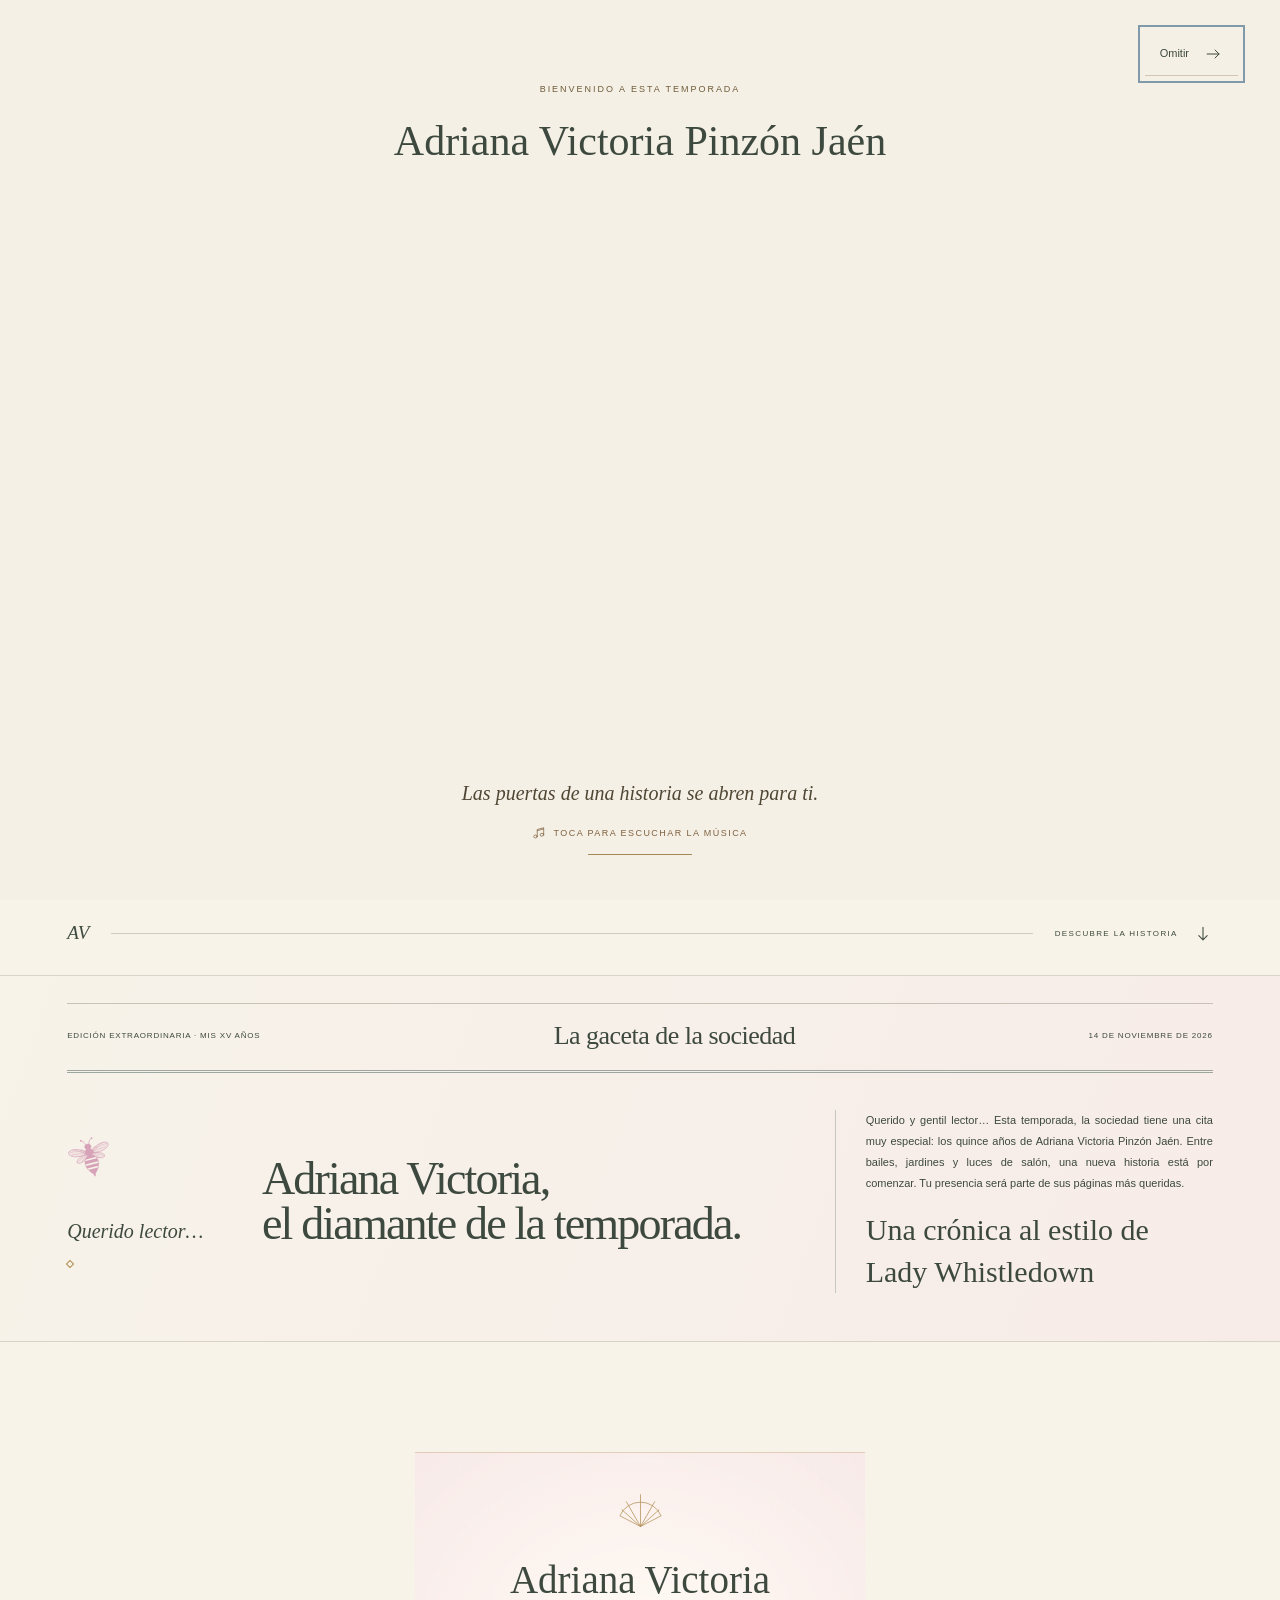
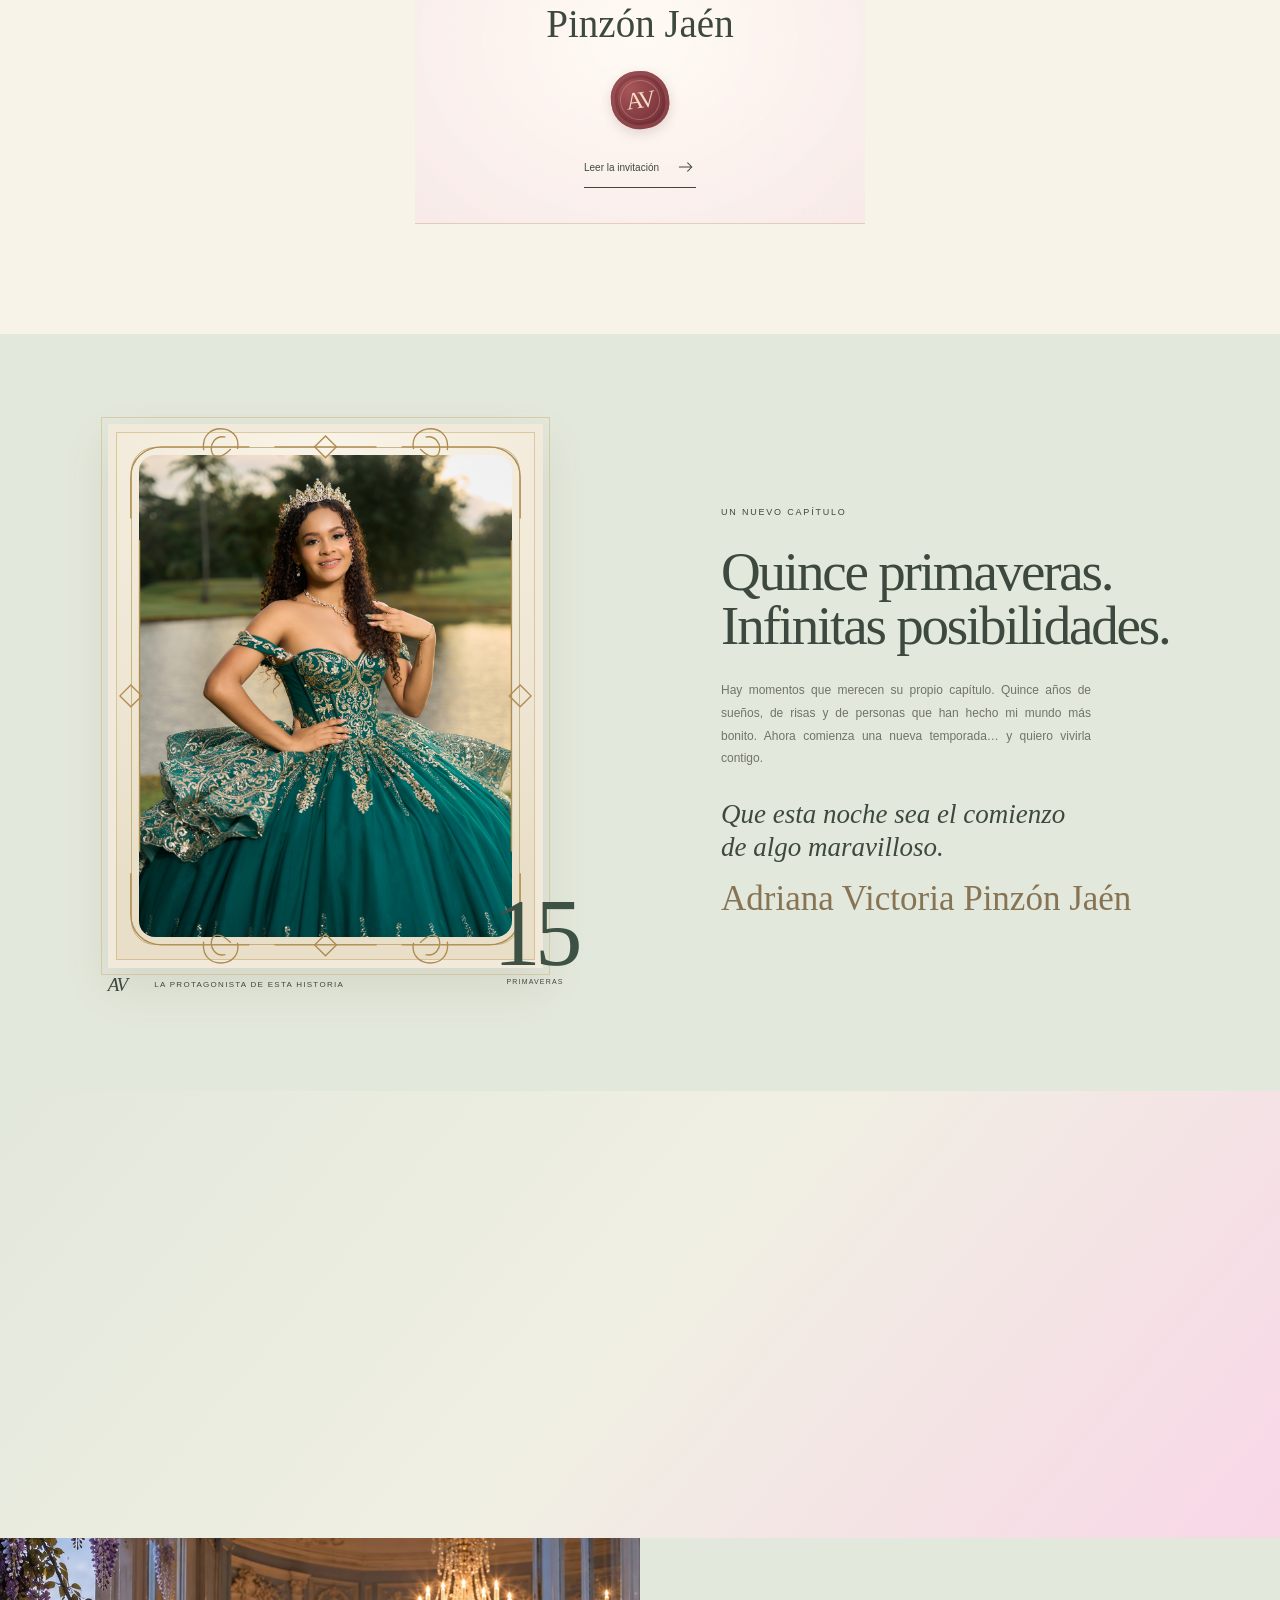
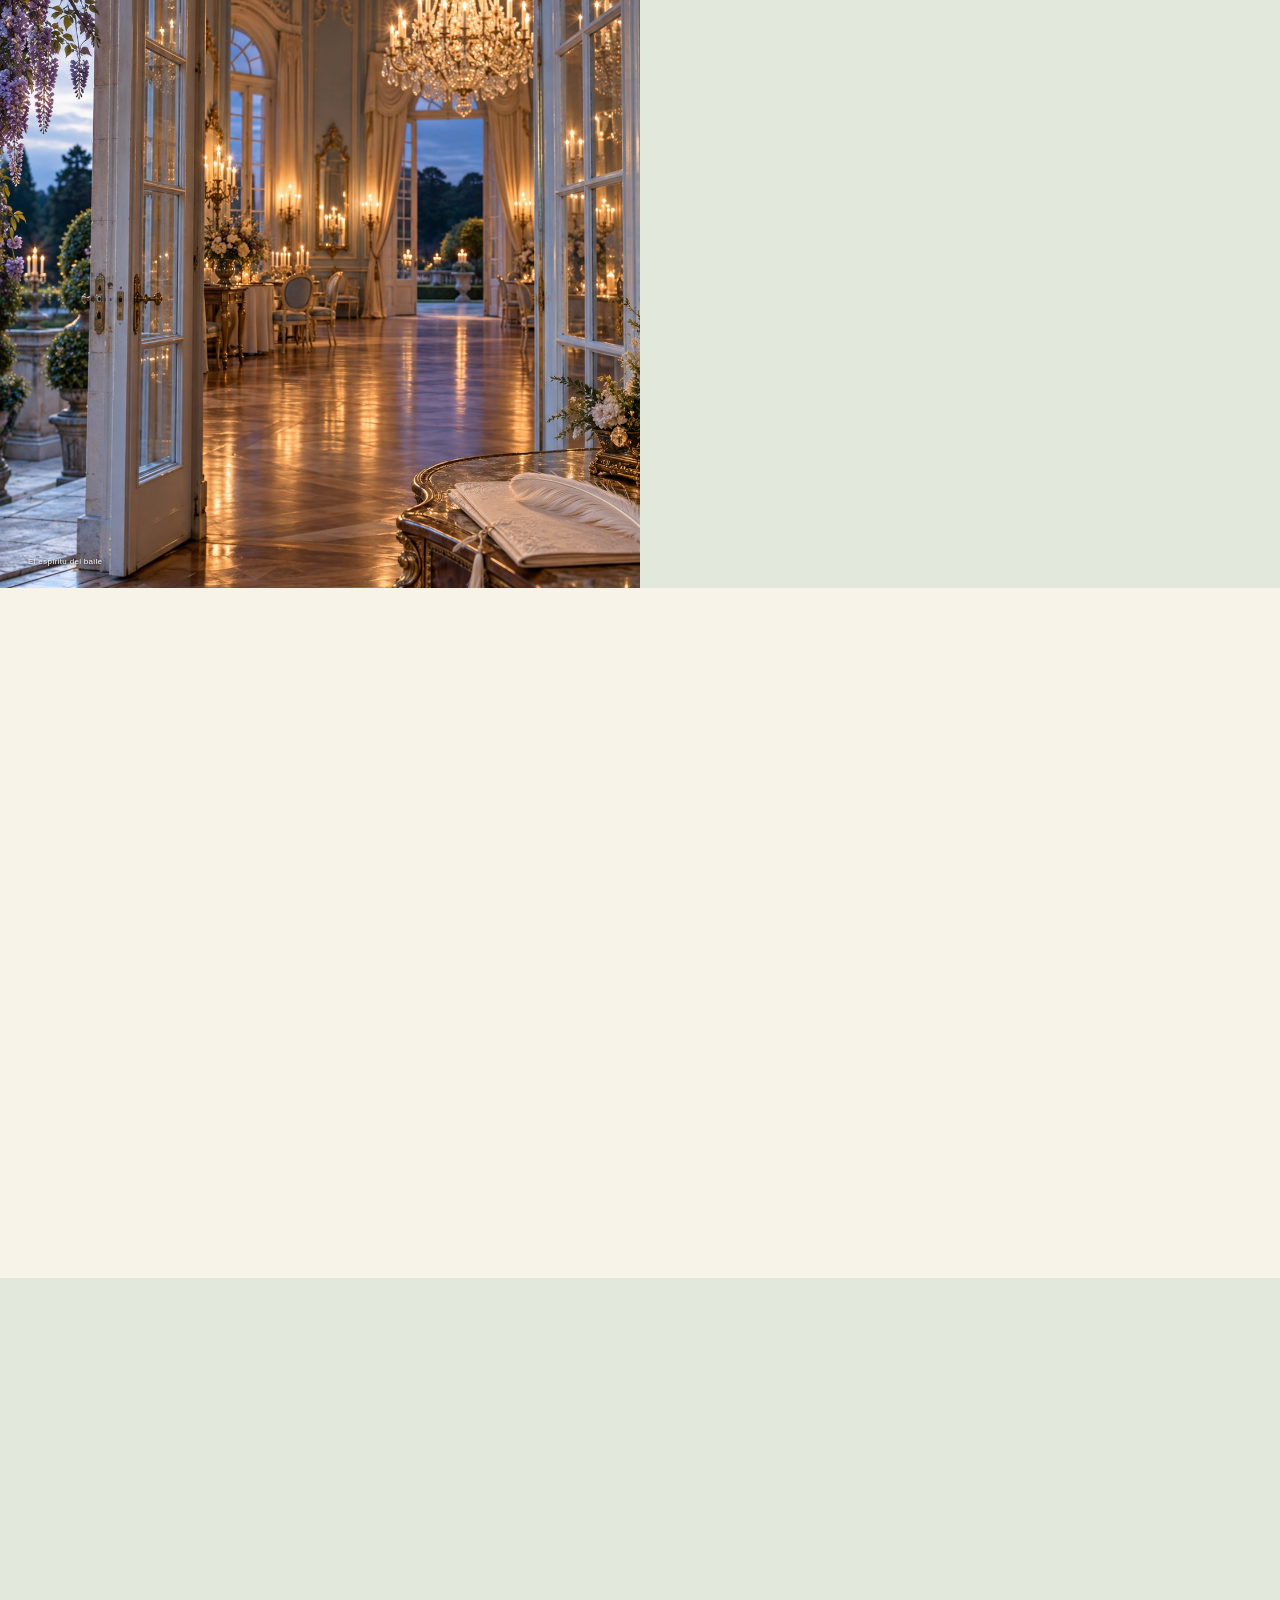
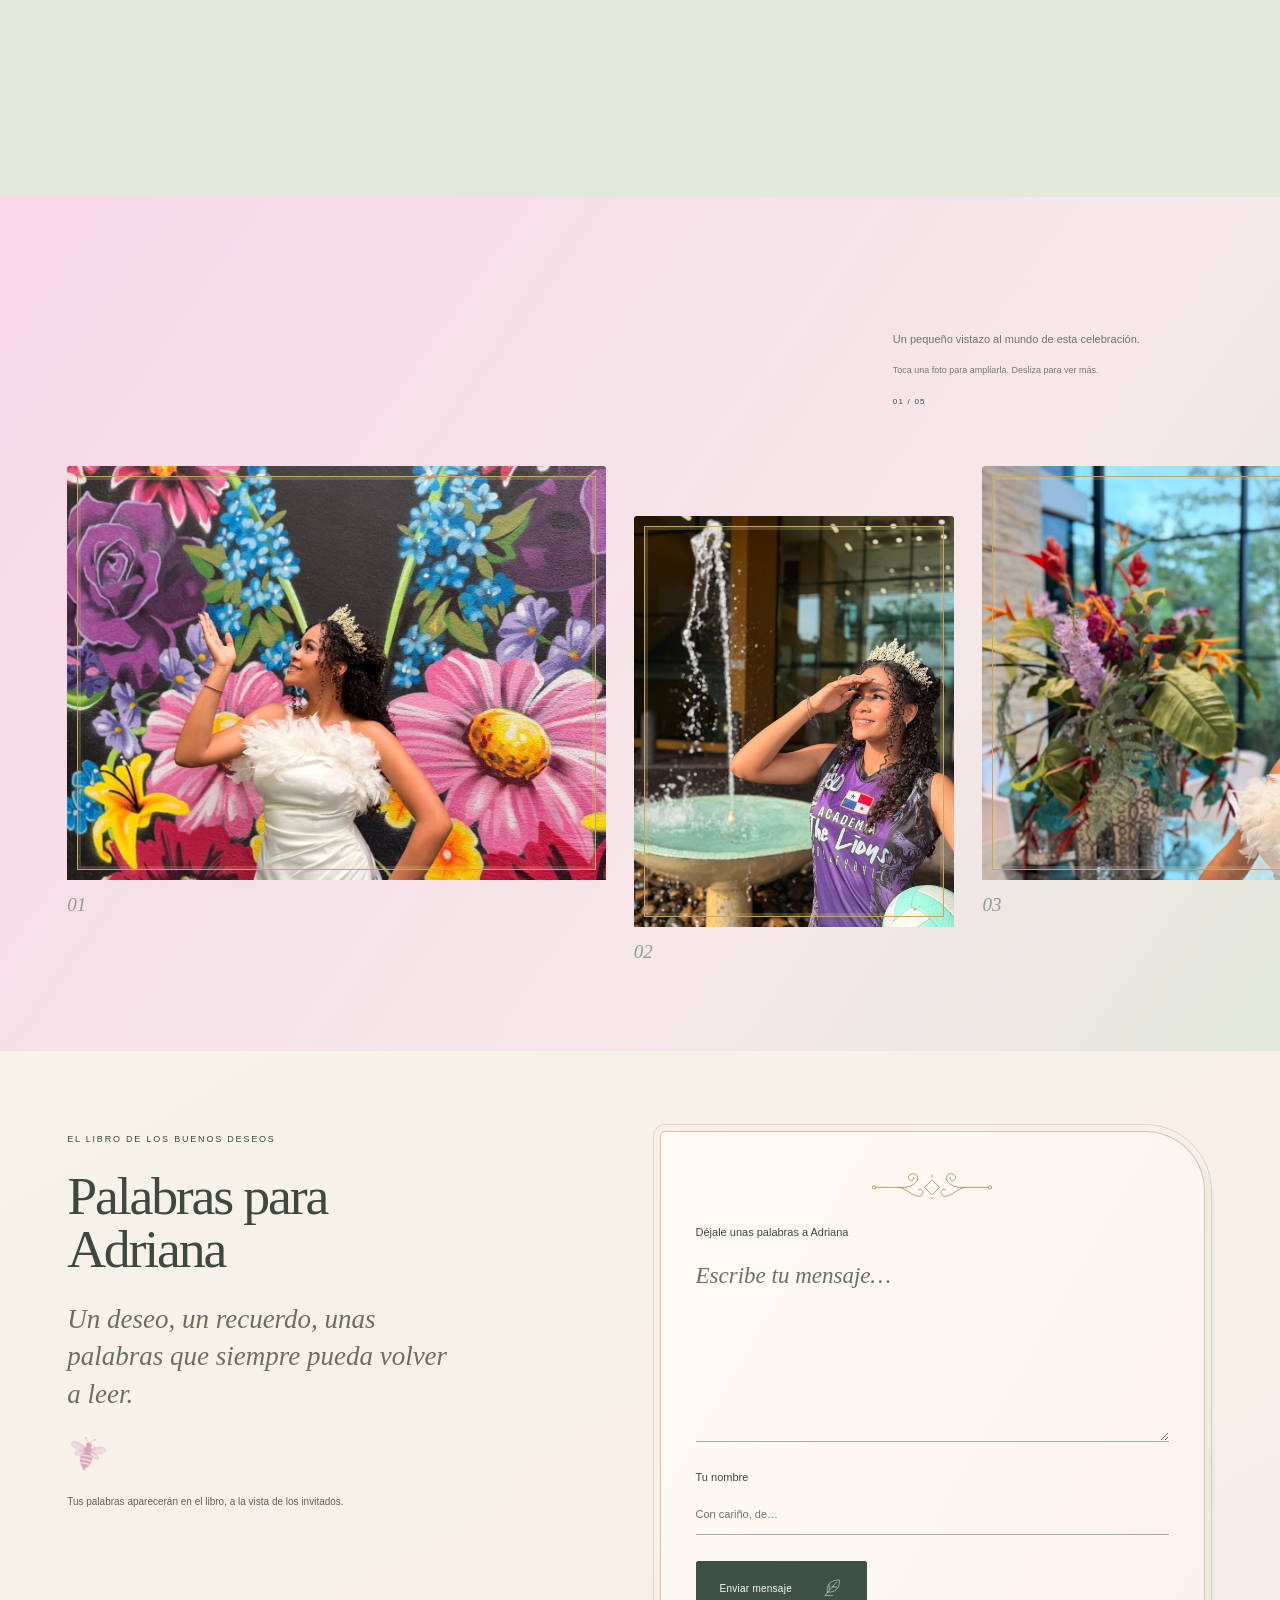
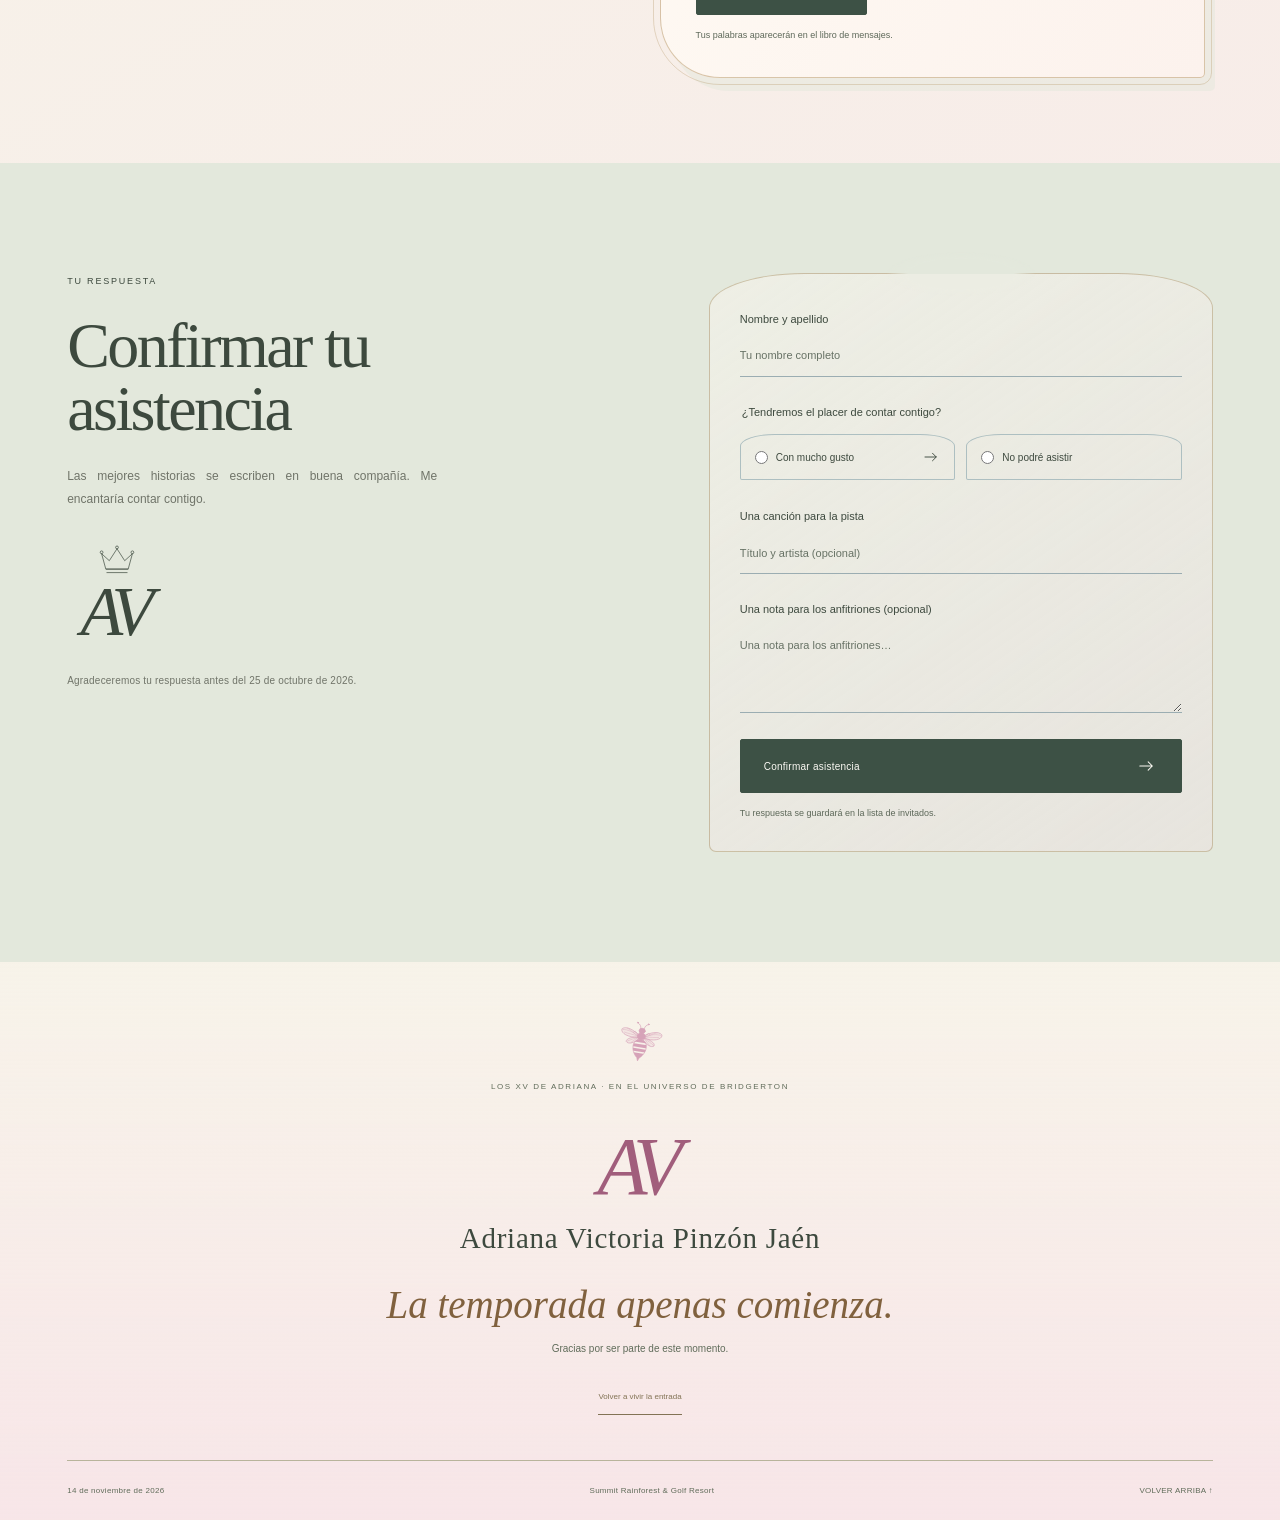
==== commit 18a26757: "Puestos" ====
--- a/index.html
+++ b/index.html
@@ -271,6 +271,8 @@
             <div class="attendance-options"><label><input type="radio" name="asiste" value="si" required><span data-value="rsvp.opcionSi"></span><svg class="icon" aria-hidden="true"><use href="#i-arrow"/></svg></label><label><input type="radio" name="asiste" value="no"><span data-value="rsvp.opcionNo"></span></label></div>
             <p class="field-error" id="attendanceError" hidden></p>
           </fieldset>
+          <!-- Puestos a ocupar: solo se pide a quien confirma que asiste -->
+          <div class="field" id="seatsField" hidden><label for="guestSeats" data-value="rsvp.etiquetaPuestos"></label><input id="guestSeats" name="puestos" type="number" inputmode="numeric" min="1" max="99" step="1" aria-describedby="seatsError"><p class="field-error" id="seatsError" hidden></p></div>
           <div class="field"><label for="guestSong" data-value="rsvp.etiquetaCancion"></label><input id="guestSong" name="cancion" maxlength="200"></div>
           <div class="field"><label for="guestMessage" data-value="rsvp.etiquetaMensaje"></label><textarea id="guestMessage" name="mensaje" rows="3" maxlength="2000"></textarea></div>
           <button class="button button-ink submit-button" type="submit" id="submitRsvp"><span data-value="rsvp.boton"></span><svg class="icon"><use href="#i-arrow"/></svg></button>
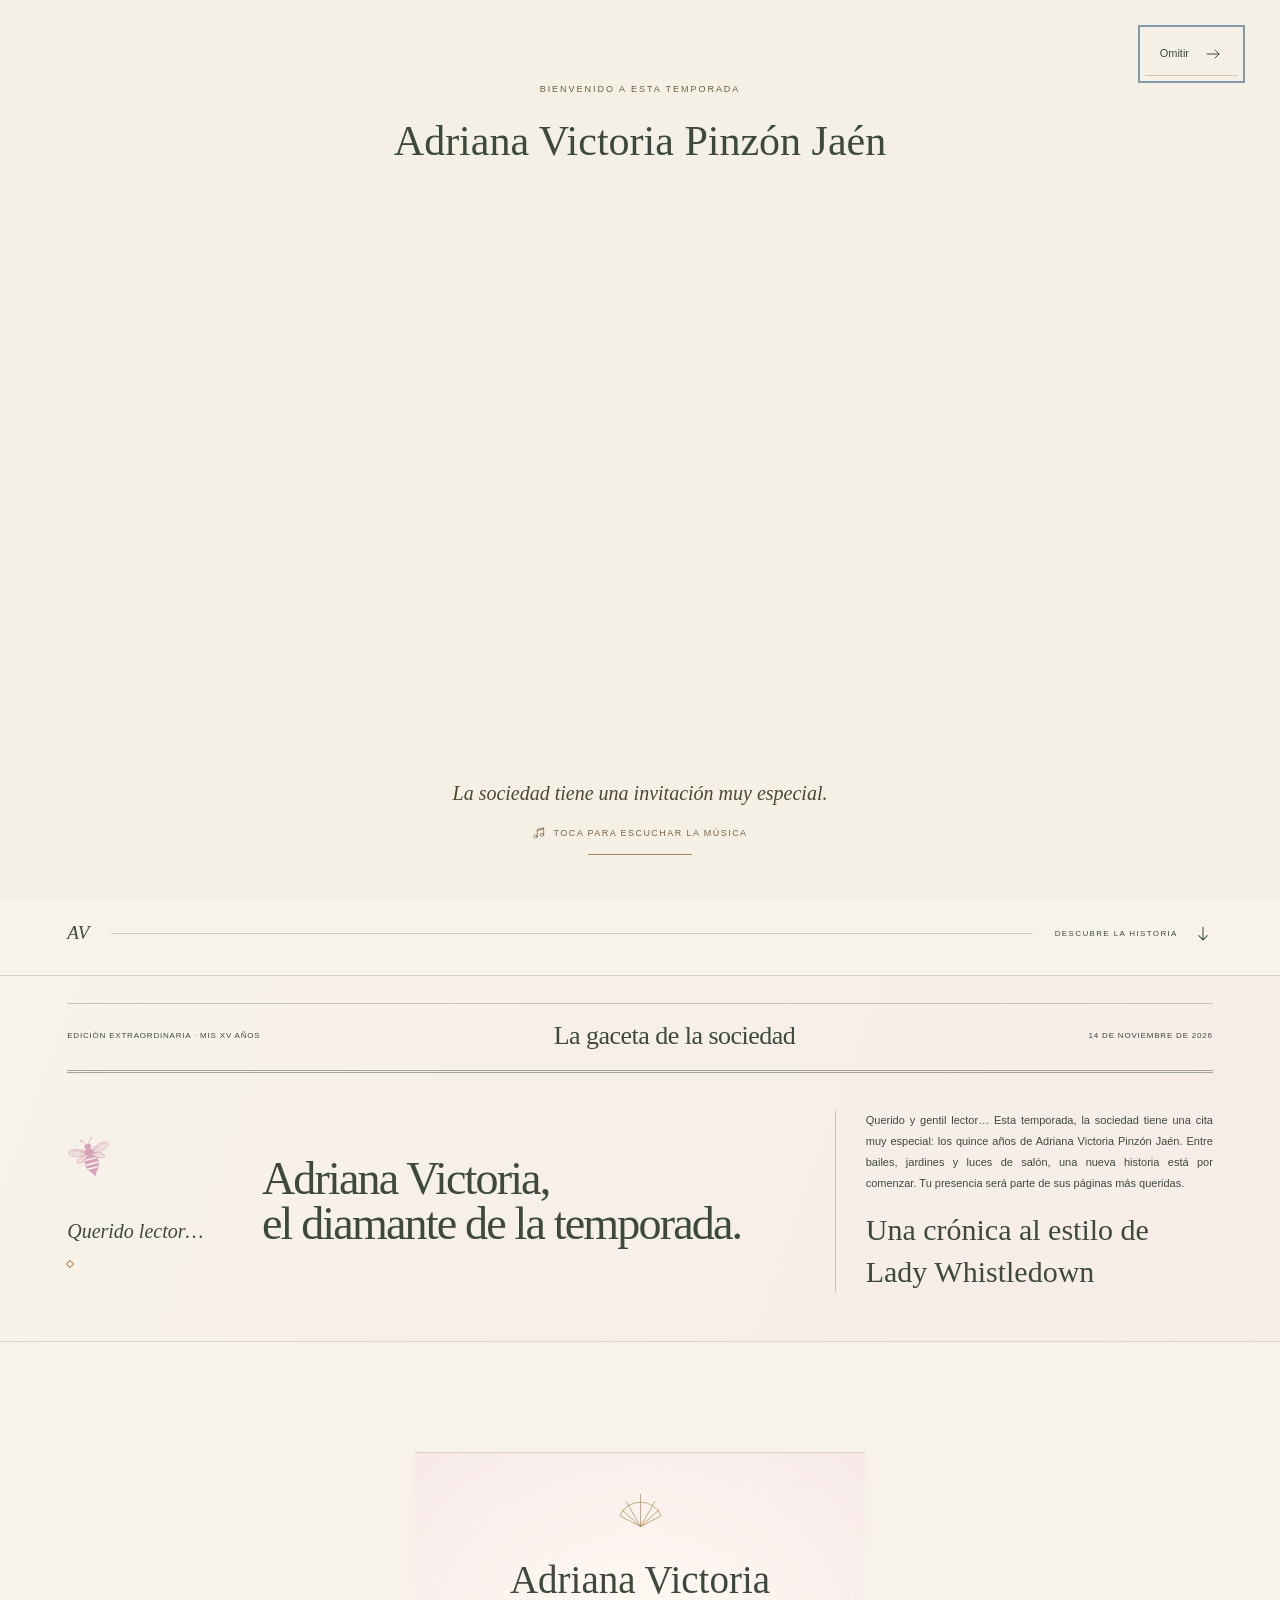
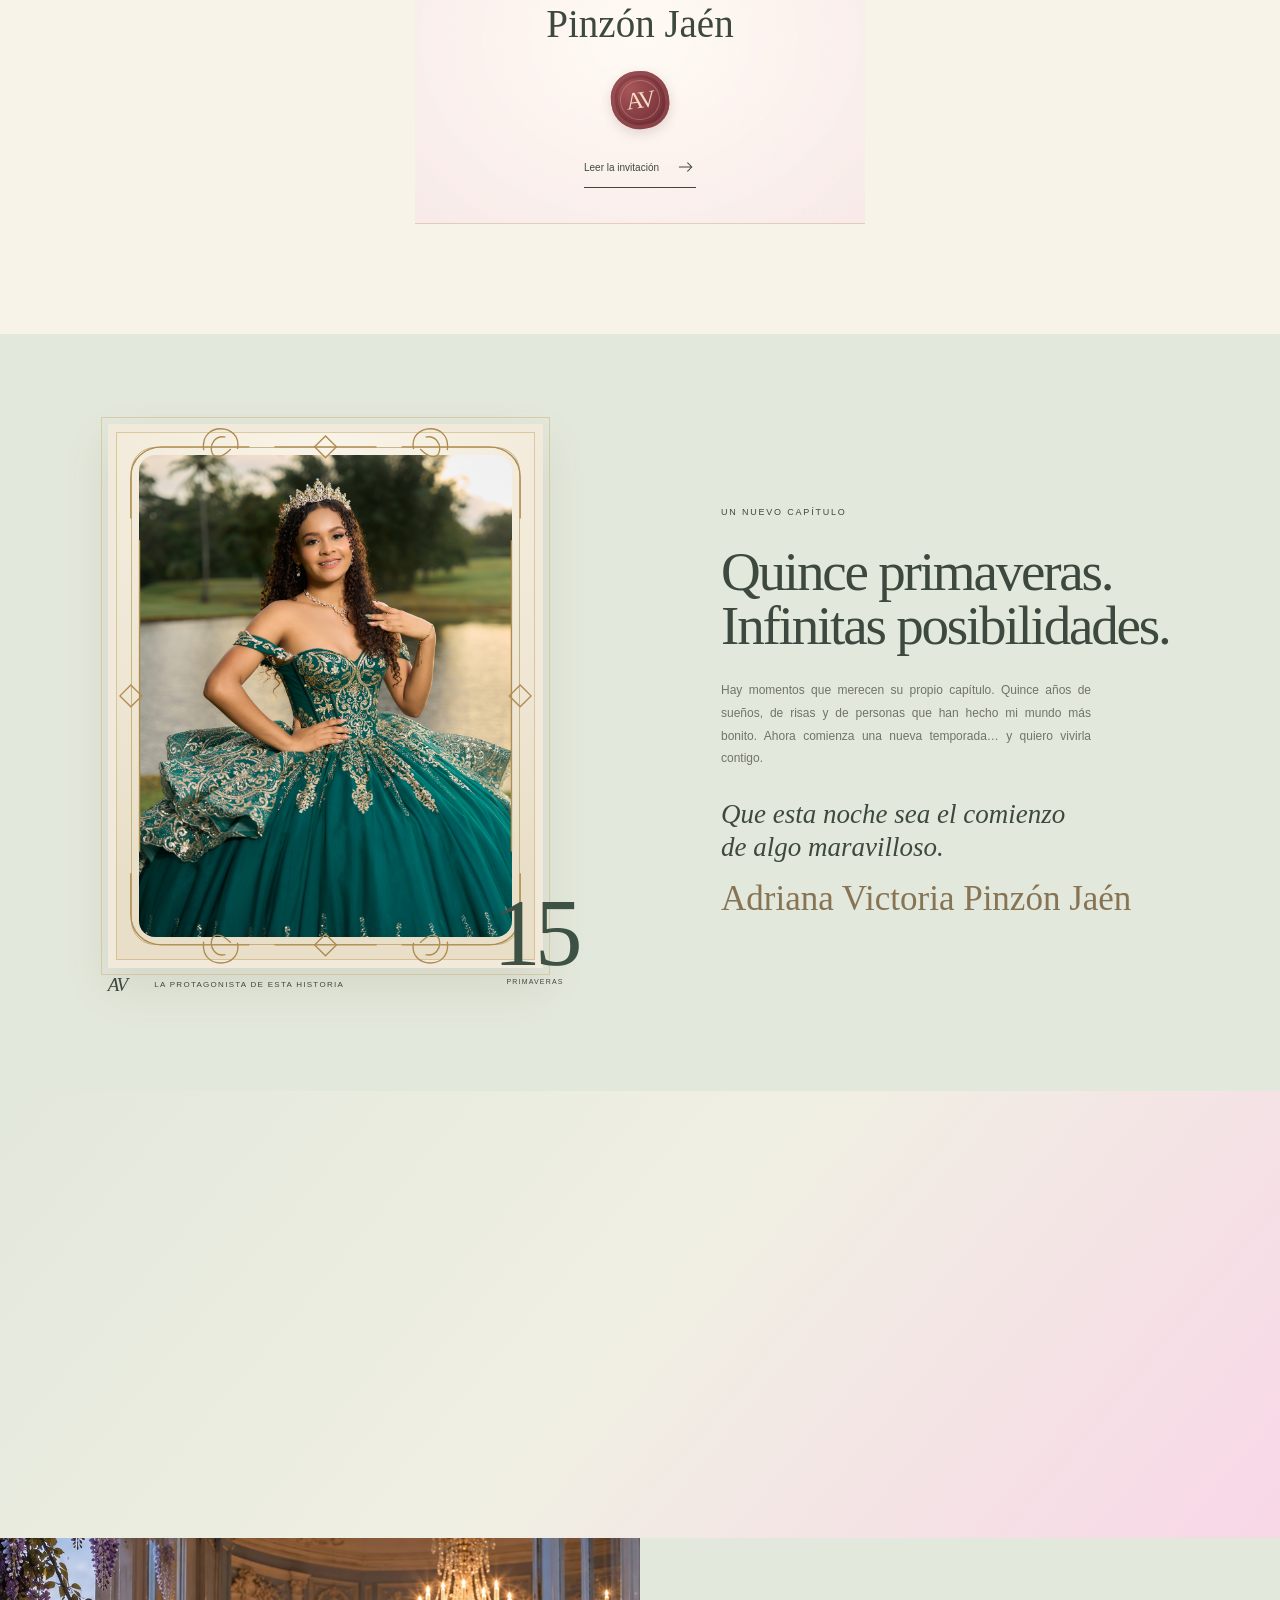
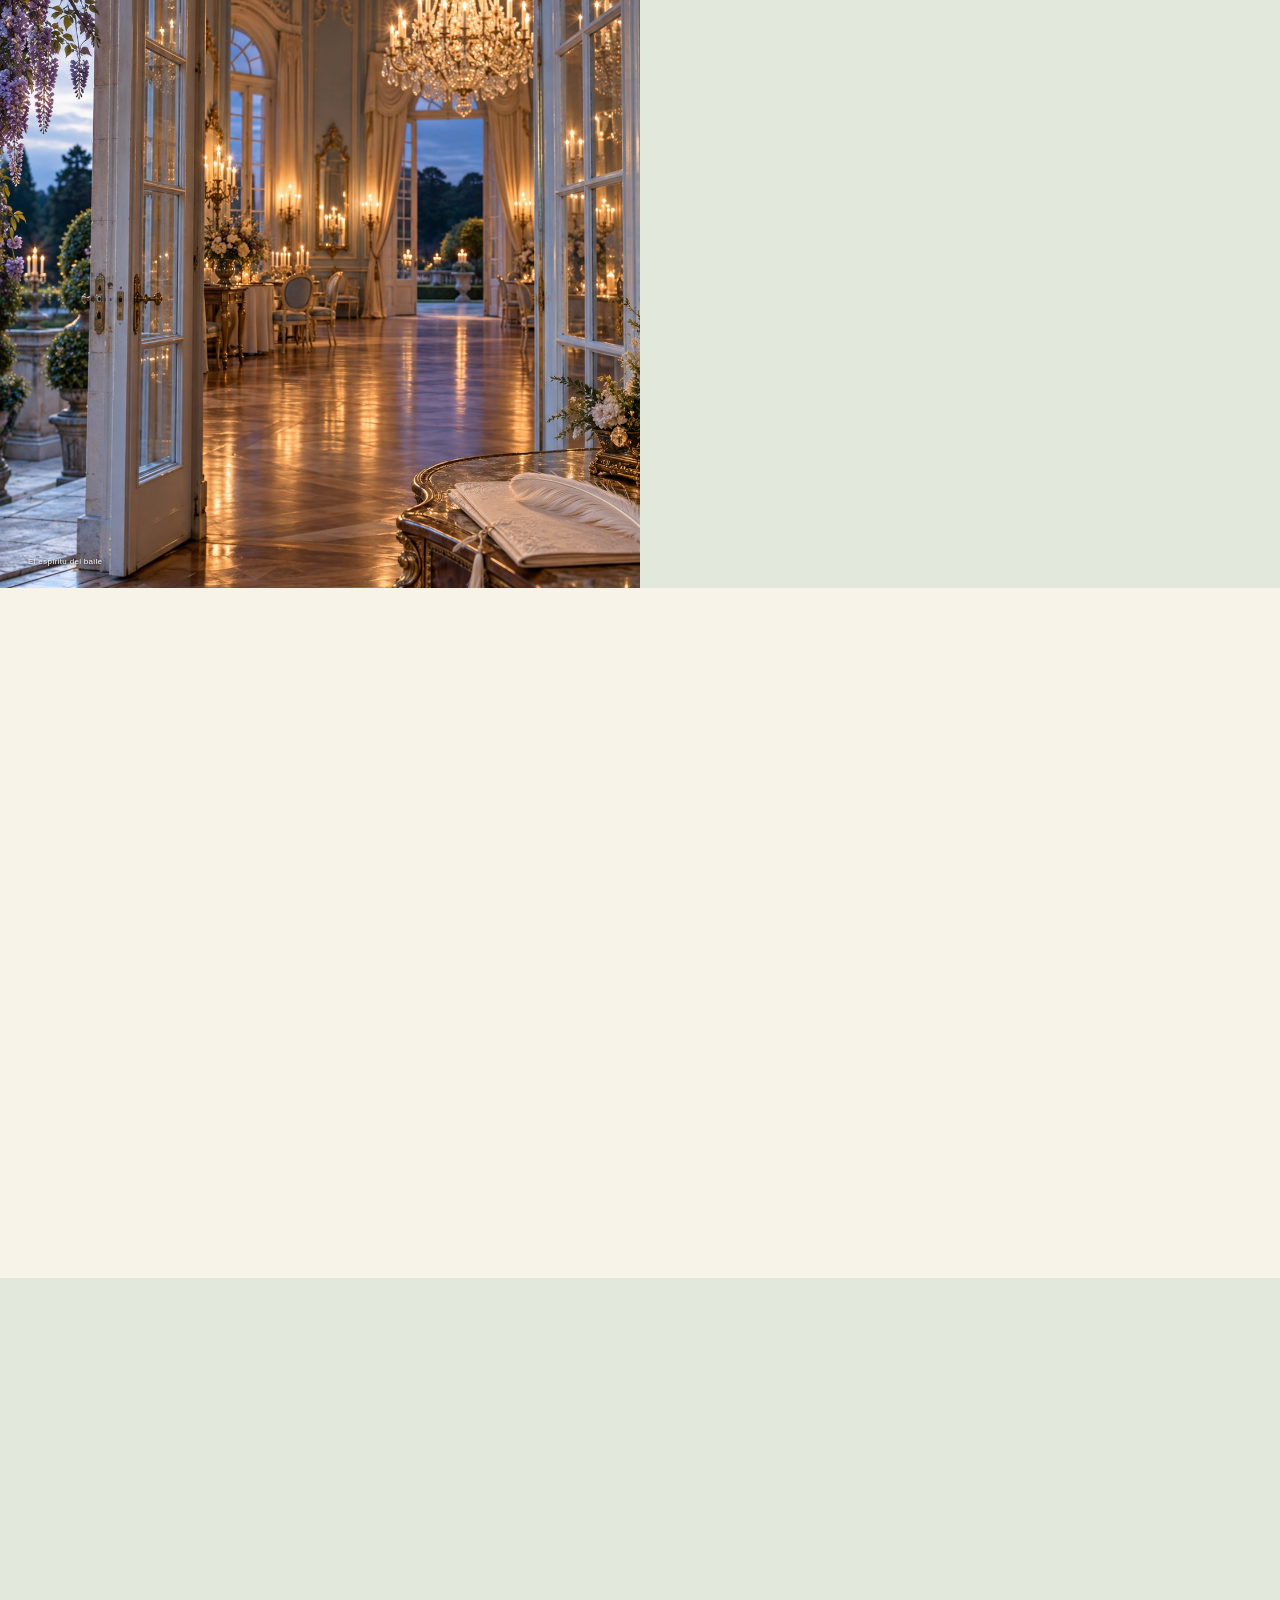
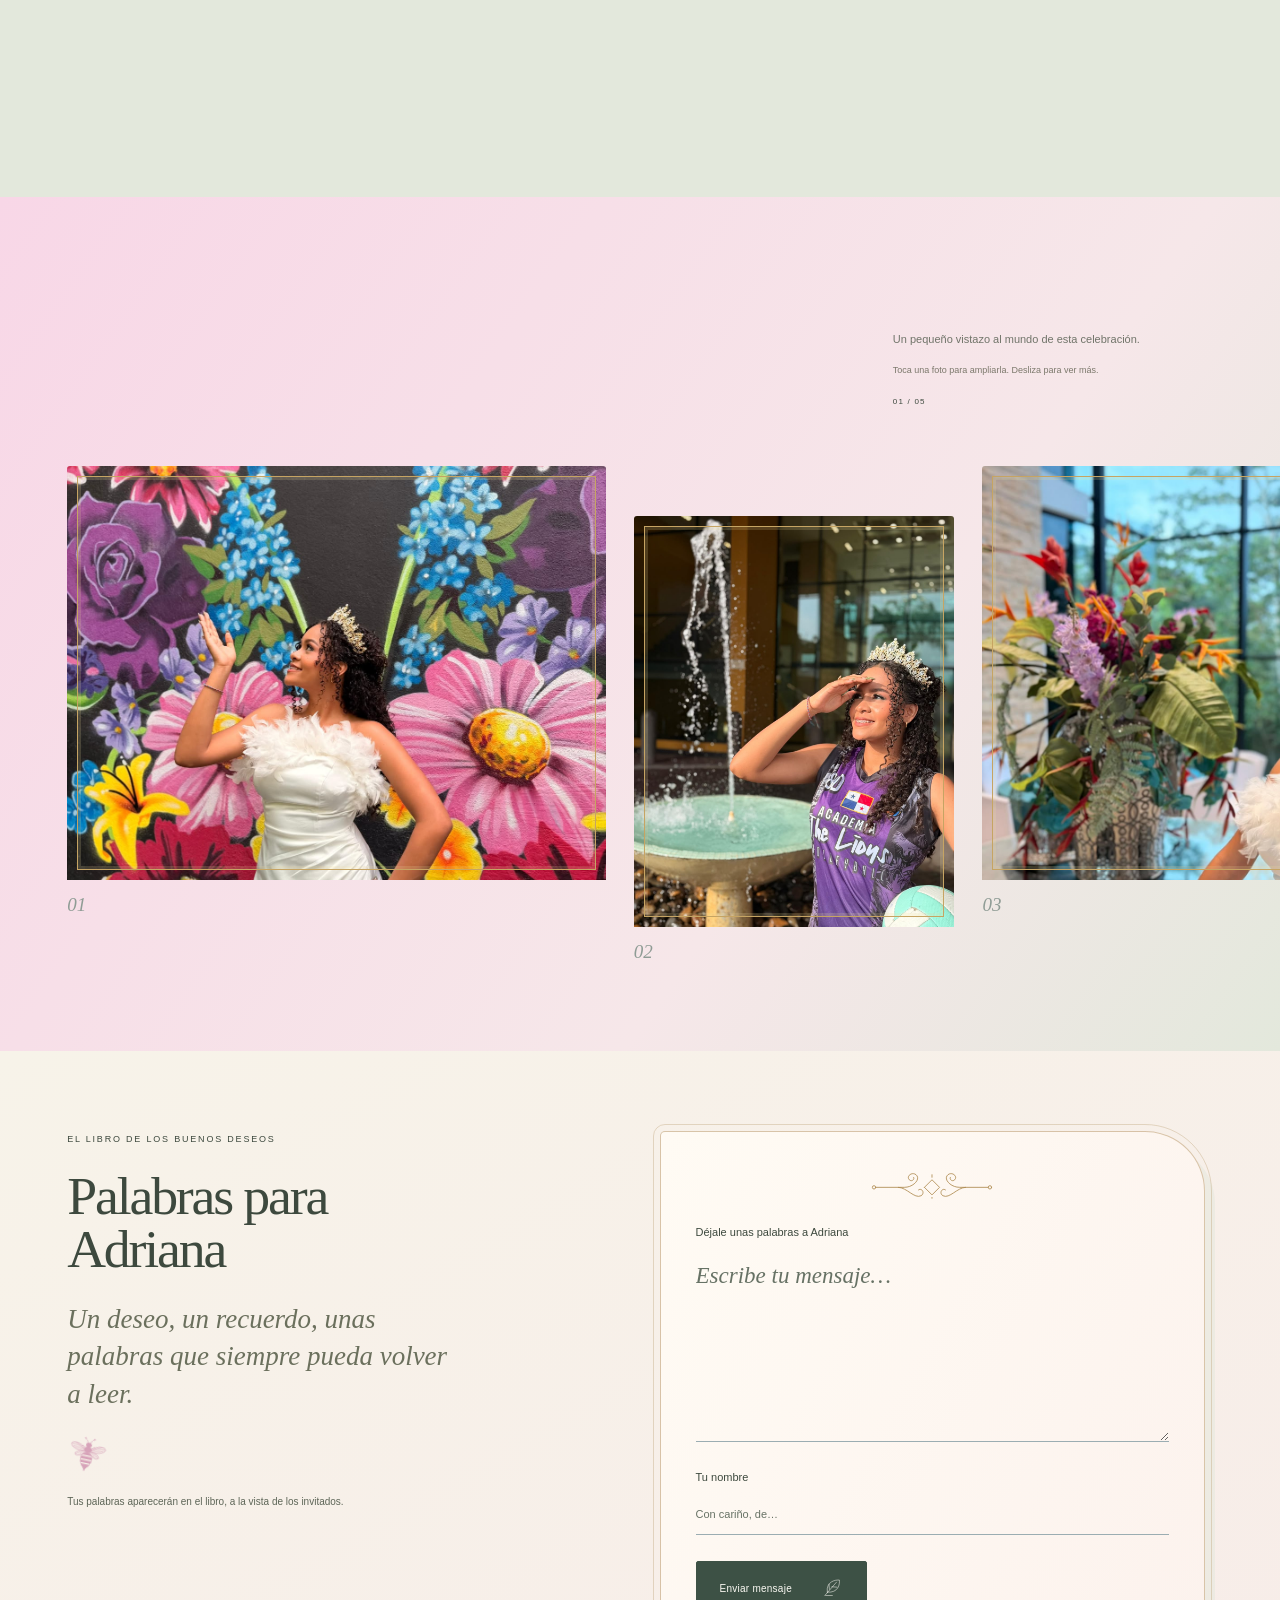
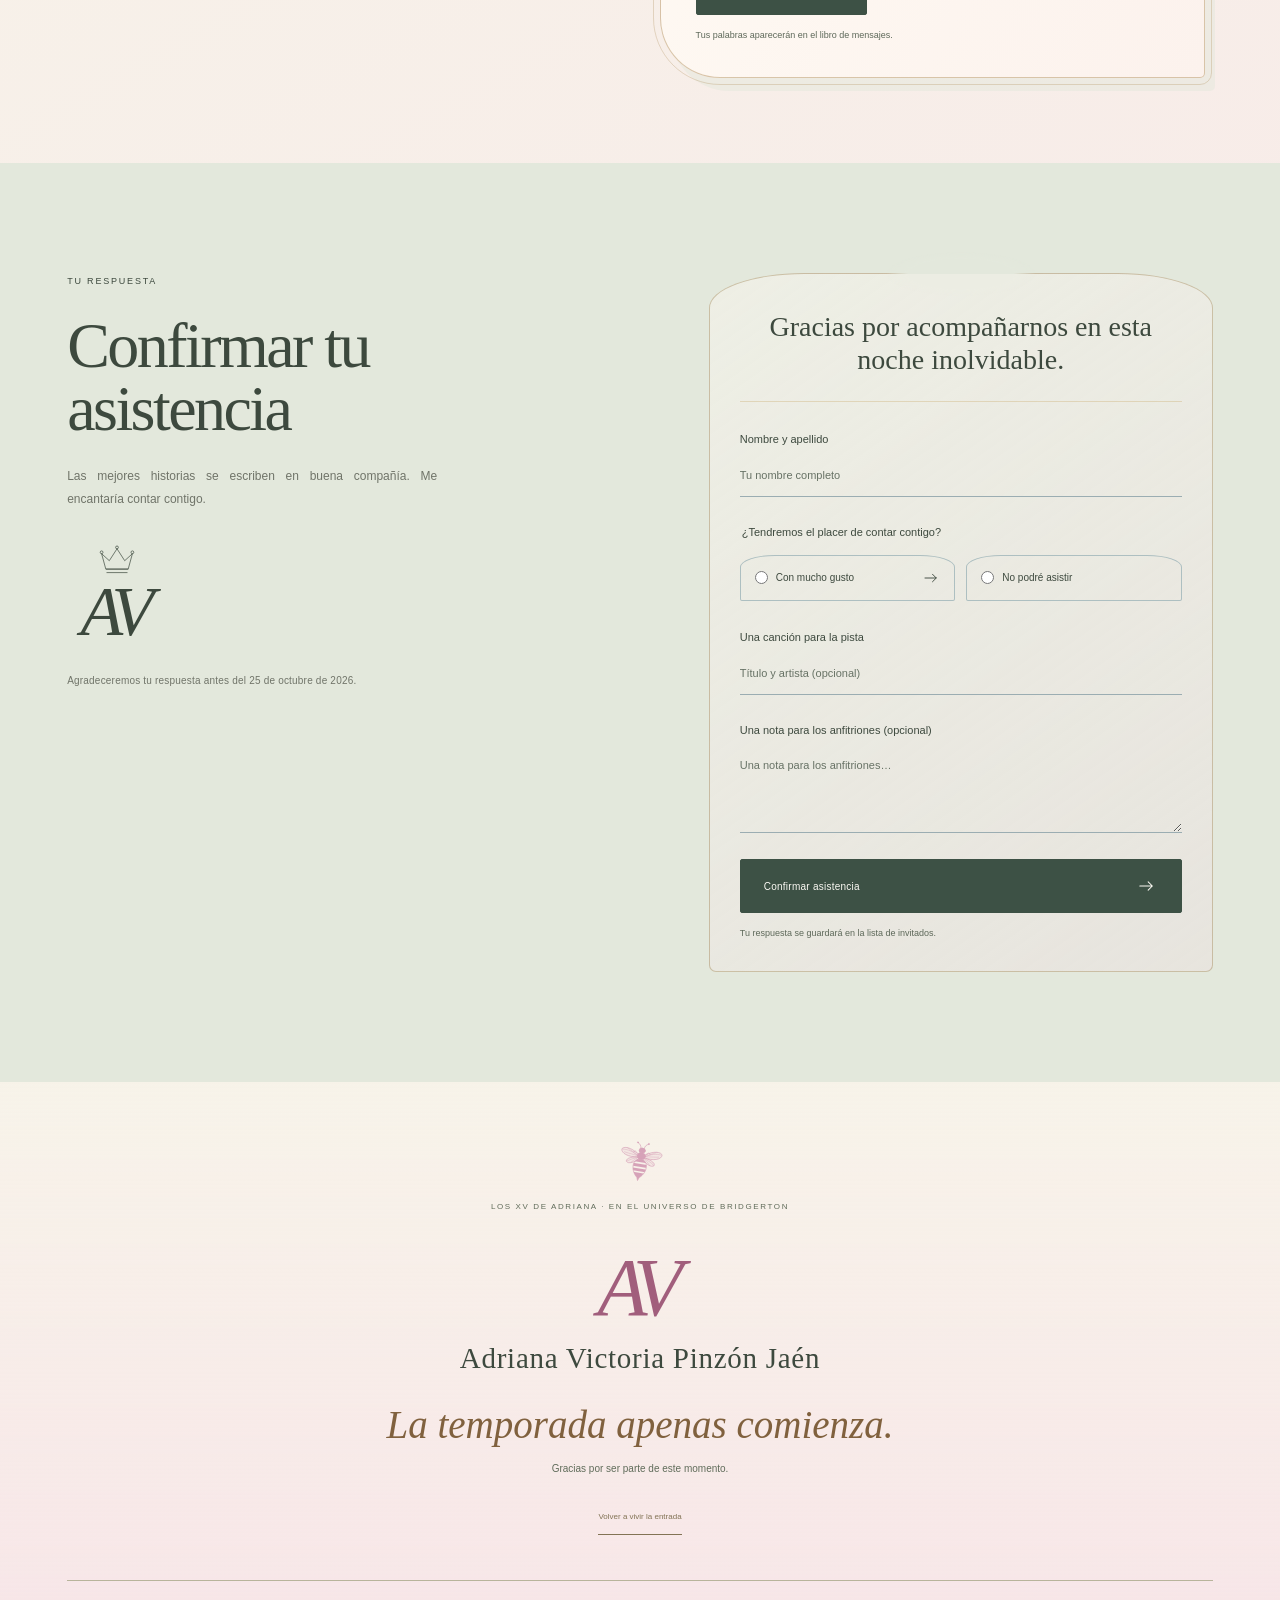
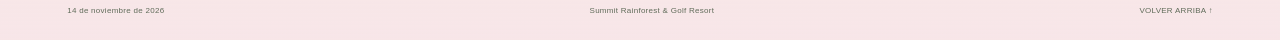
==== commit cae6920f: "contador" ====
--- a/index.html
+++ b/index.html
@@ -261,6 +261,17 @@
       </div>
 
       <div class="rsvp-form-wrap">
+        <!-- Cuenta regresiva para la gran noche: confirmar.js actualiza los números cada segundo -->
+        <div class="countdown" id="countdown" role="timer" hidden>
+          <p class="countdown-title" data-text="cuentaEtiqueta"></p>
+          <div class="countdown-units" id="countdownUnits">
+            <div><b id="cdDias">00</b><span>Días</span></div>
+            <div><b id="cdHoras">00</b><span>Horas</span></div>
+            <div><b id="cdMinutos">00</b><span>Minutos</span></div>
+            <div><b id="cdSegundos">00</b><span>Segundos</span></div>
+          </div>
+          <p class="countdown-done" id="countdownDone" hidden></p>
+        </div>
         <!-- Formulario de confirmación -->
         <form id="rsvpForm" novalidate>
           <div class="field"><label for="guestName" data-value="rsvp.etiquetaNombre"></label><input id="guestName" name="nombre" autocomplete="name" maxlength="120" required aria-describedby="nameError"><p class="field-error" id="nameError" hidden></p></div>
--- a/adriana.css
+++ b/adriana.css
@@ -439,6 +439,17 @@
   .music-hint::after{top:auto;right:18px;bottom:-6px;border-width:0 1px 1px 0}
 }
 
+/* Cuenta regresiva encima del formulario de confirmación. */
+.countdown{text-align:center;margin:0 0 28px;padding-bottom:24px;border-bottom:1px solid #c6a46355}
+.countdown-title{font-family:var(--serif);font-style:italic;font-size:21px;color:#80613e;margin-bottom:16px}
+.countdown-units{display:grid;grid-template-columns:repeat(4,1fr)}
+.countdown-units>div{position:relative;display:flex;flex-direction:column;align-items:center;gap:8px}
+.countdown-units>div+div::before{content:'';position:absolute;left:-3px;top:17px;width:6px;height:6px;background:#c6a463;transform:rotate(45deg)}
+.countdown b{font-family:var(--serif);font-weight:400;font-size:44px;line-height:.9;color:#3d493e;font-variant-numeric:tabular-nums}
+.countdown span{font-size:8px;letter-spacing:.2em;text-transform:uppercase;color:#6b705d}
+.countdown-done{font-family:var(--serif);font-size:28px;line-height:1.2;color:#3d493e}
+@media(max-width:640px){.countdown b{font-size:36px}.countdown span{font-size:7px;letter-spacing:.14em}.countdown-units>div+div::before{top:13px}}
+
 /* Los regalos tienen su propia sección. */
 .gifts{background:#e3e8dc;text-align:center}
 .gifts .gift-copy{max-width:540px;margin:0 auto;padding:0}
